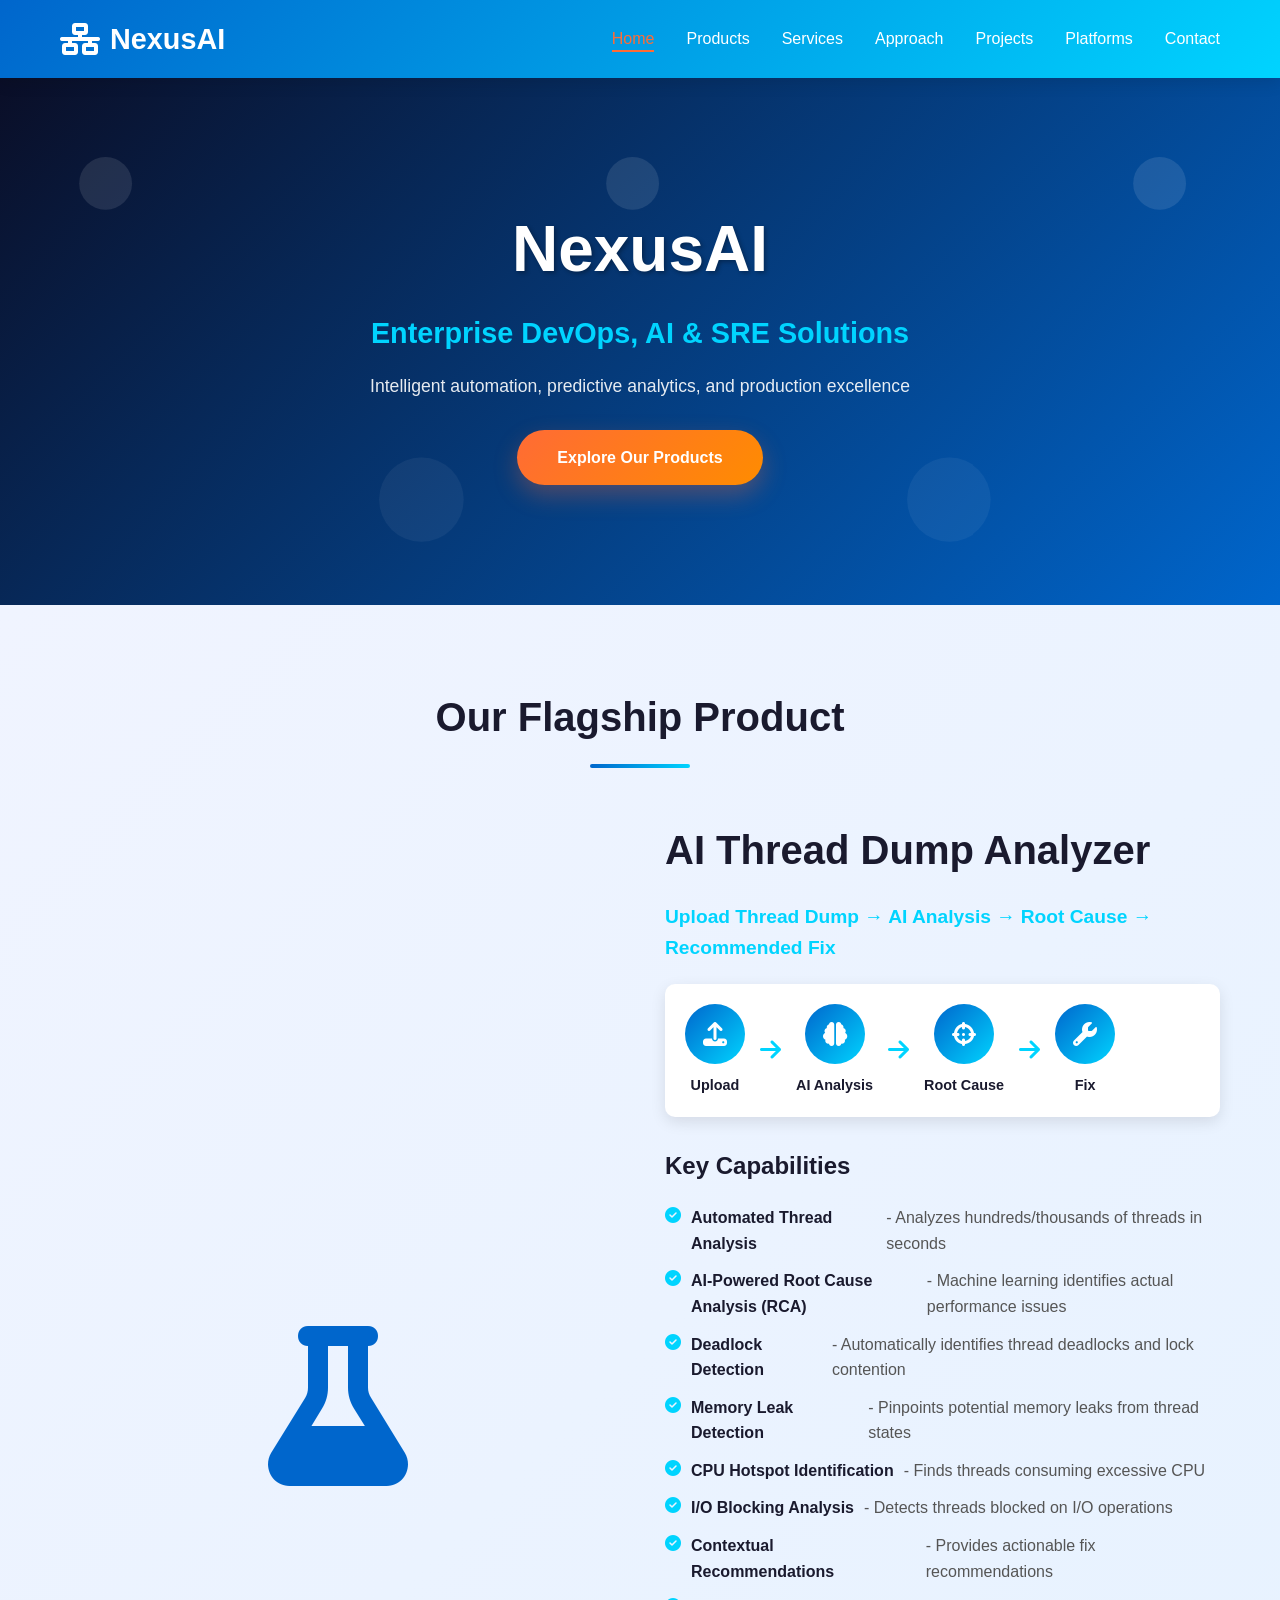
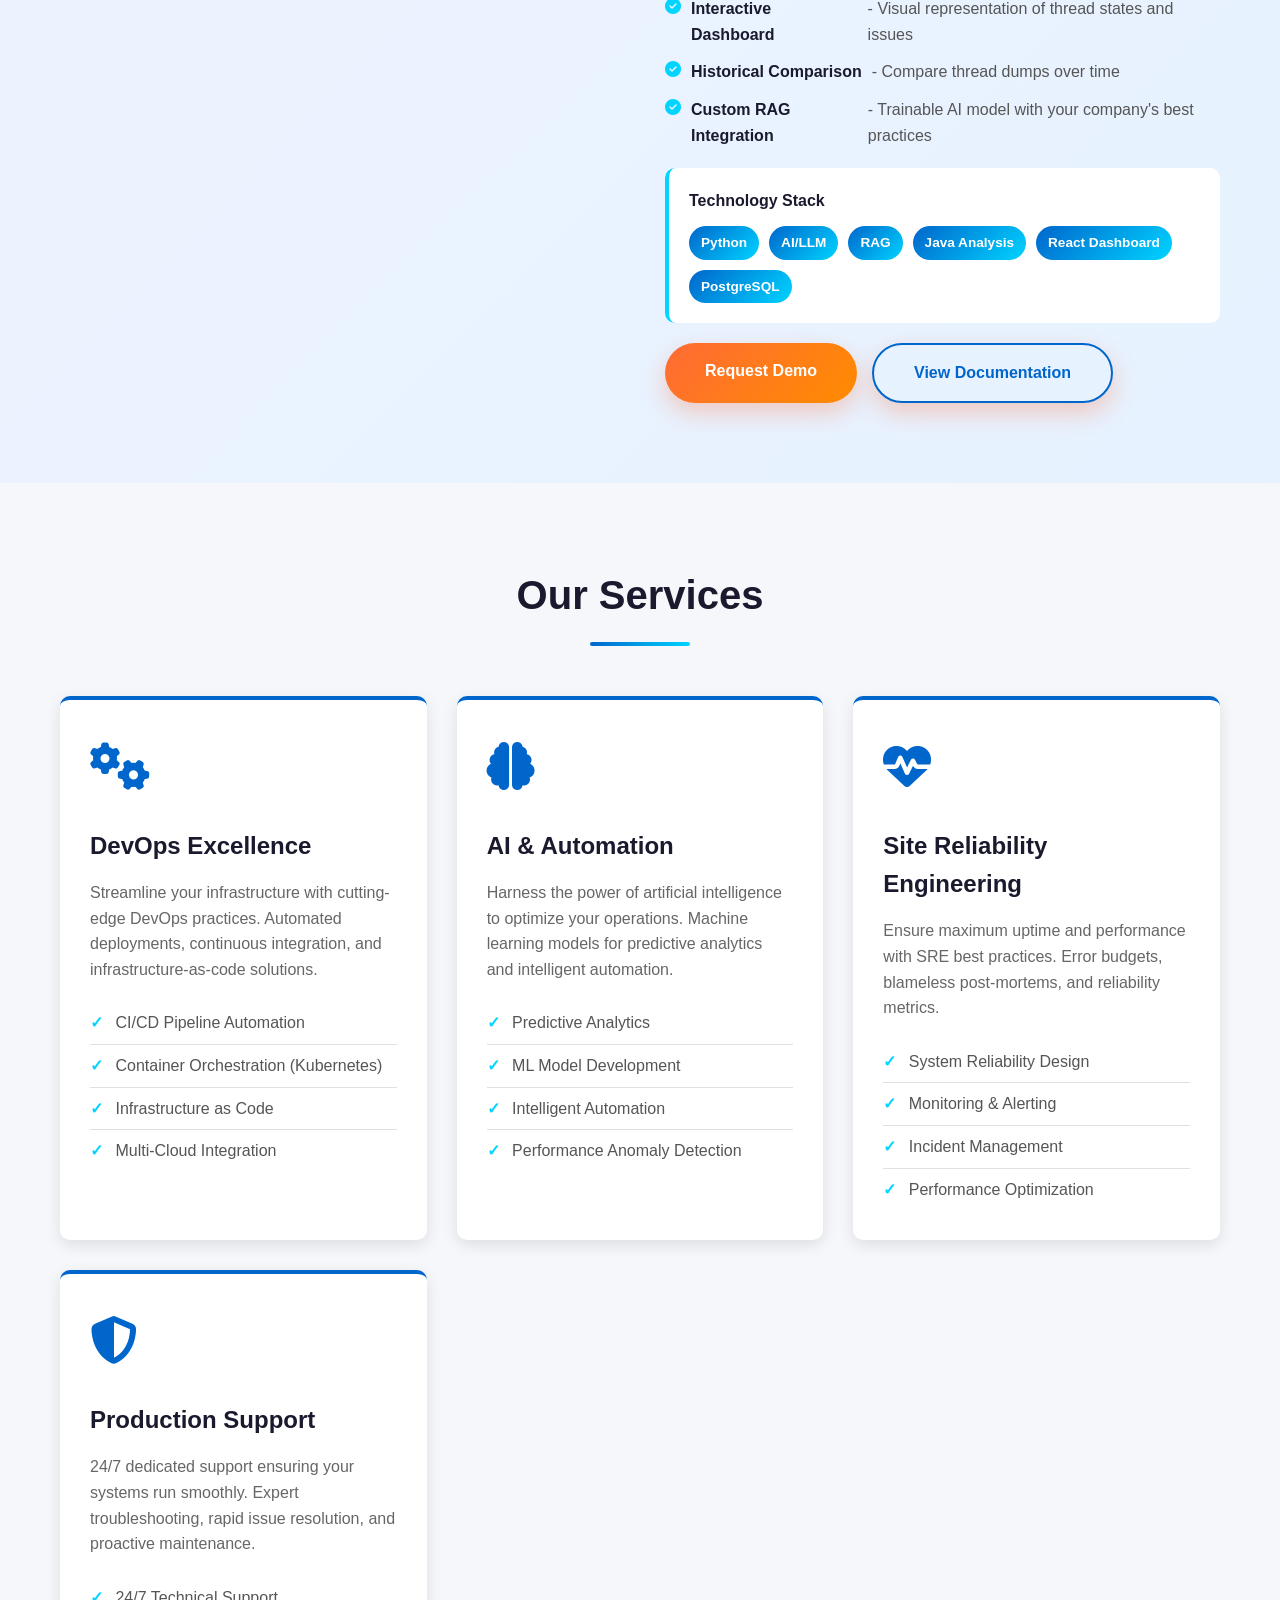
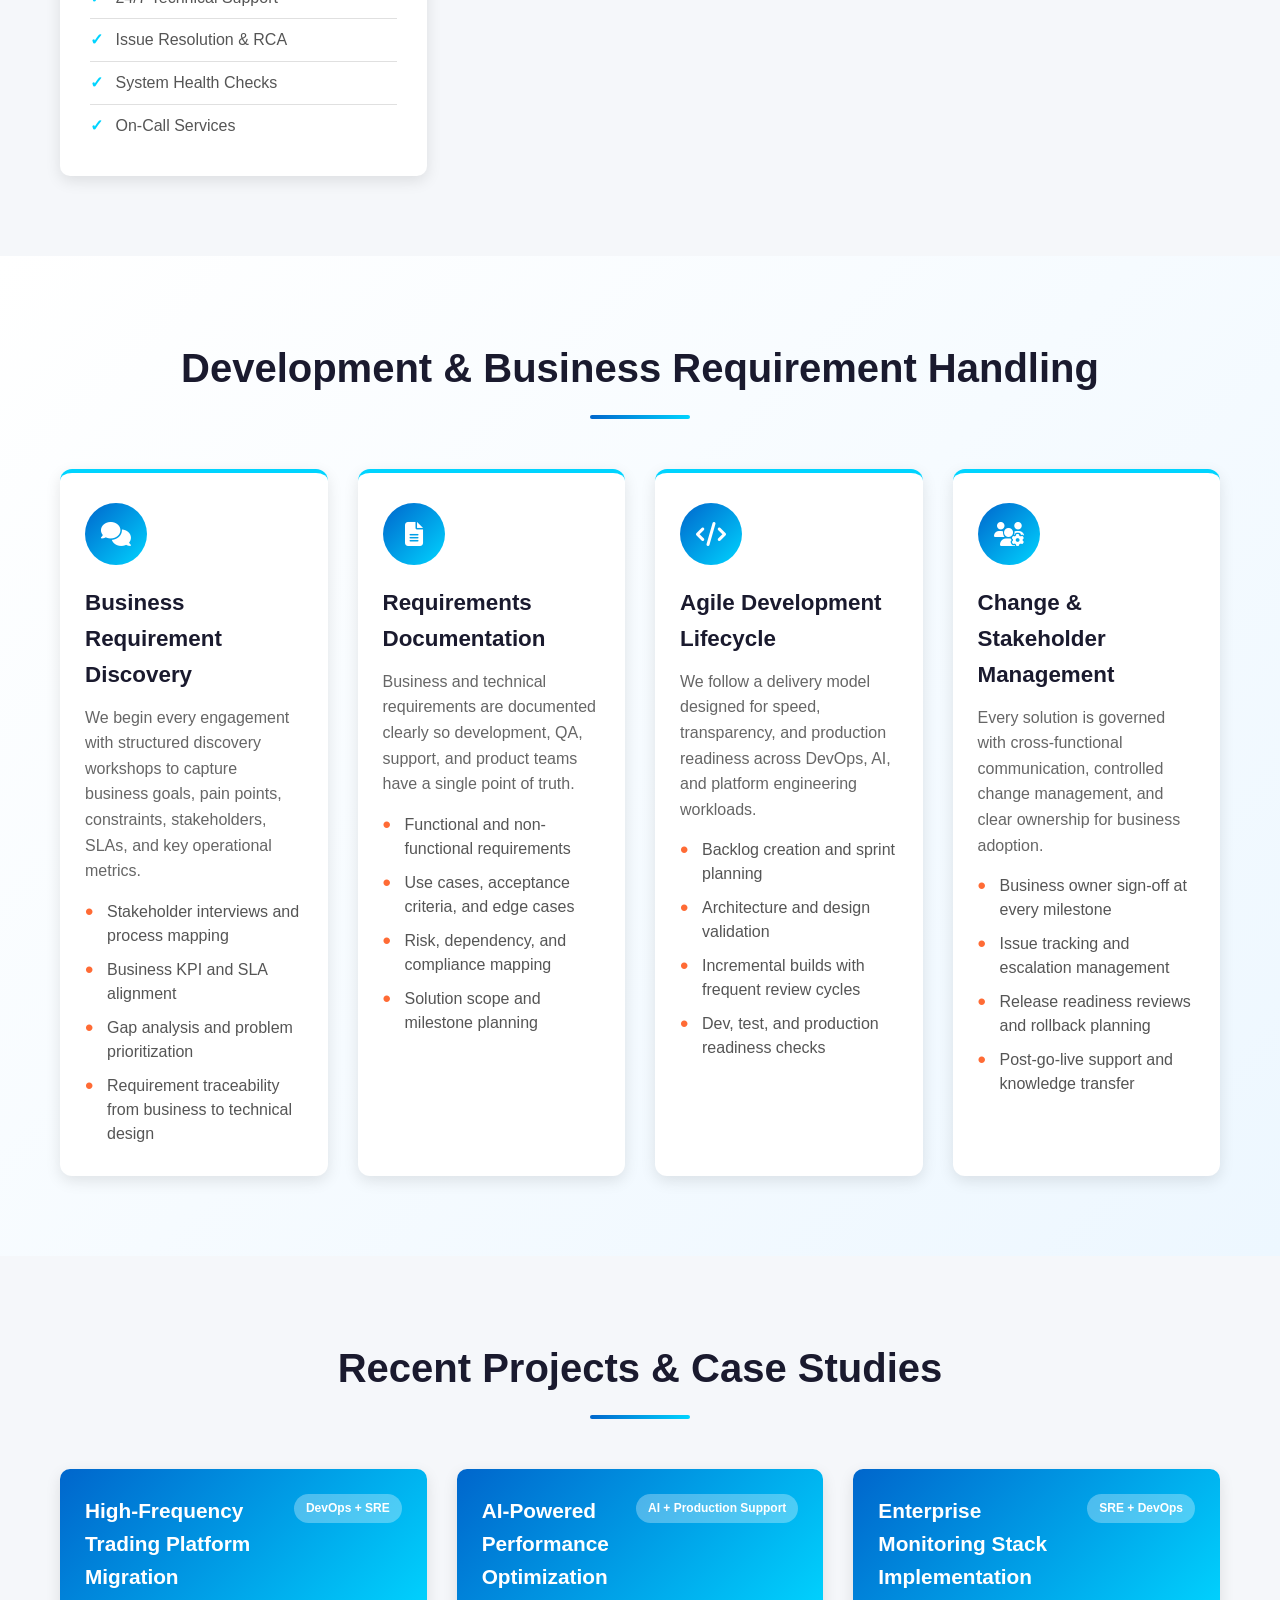
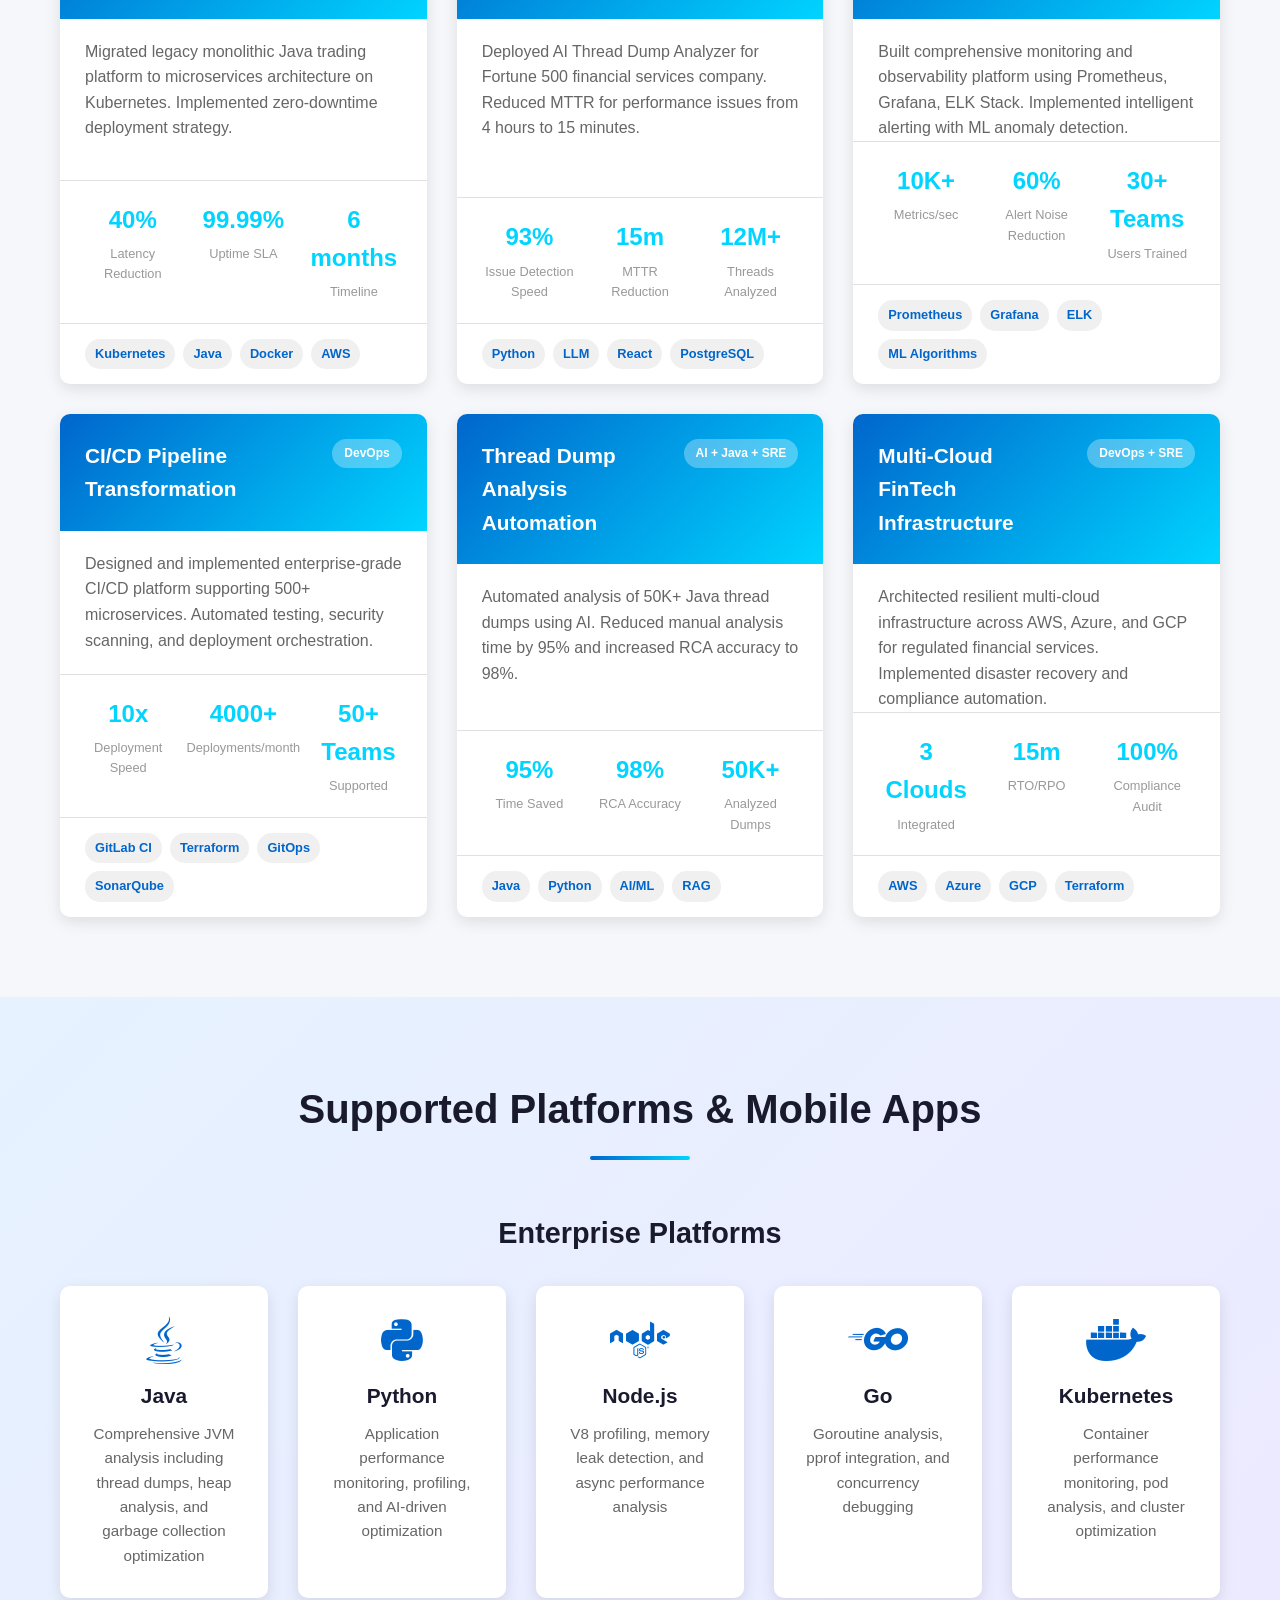
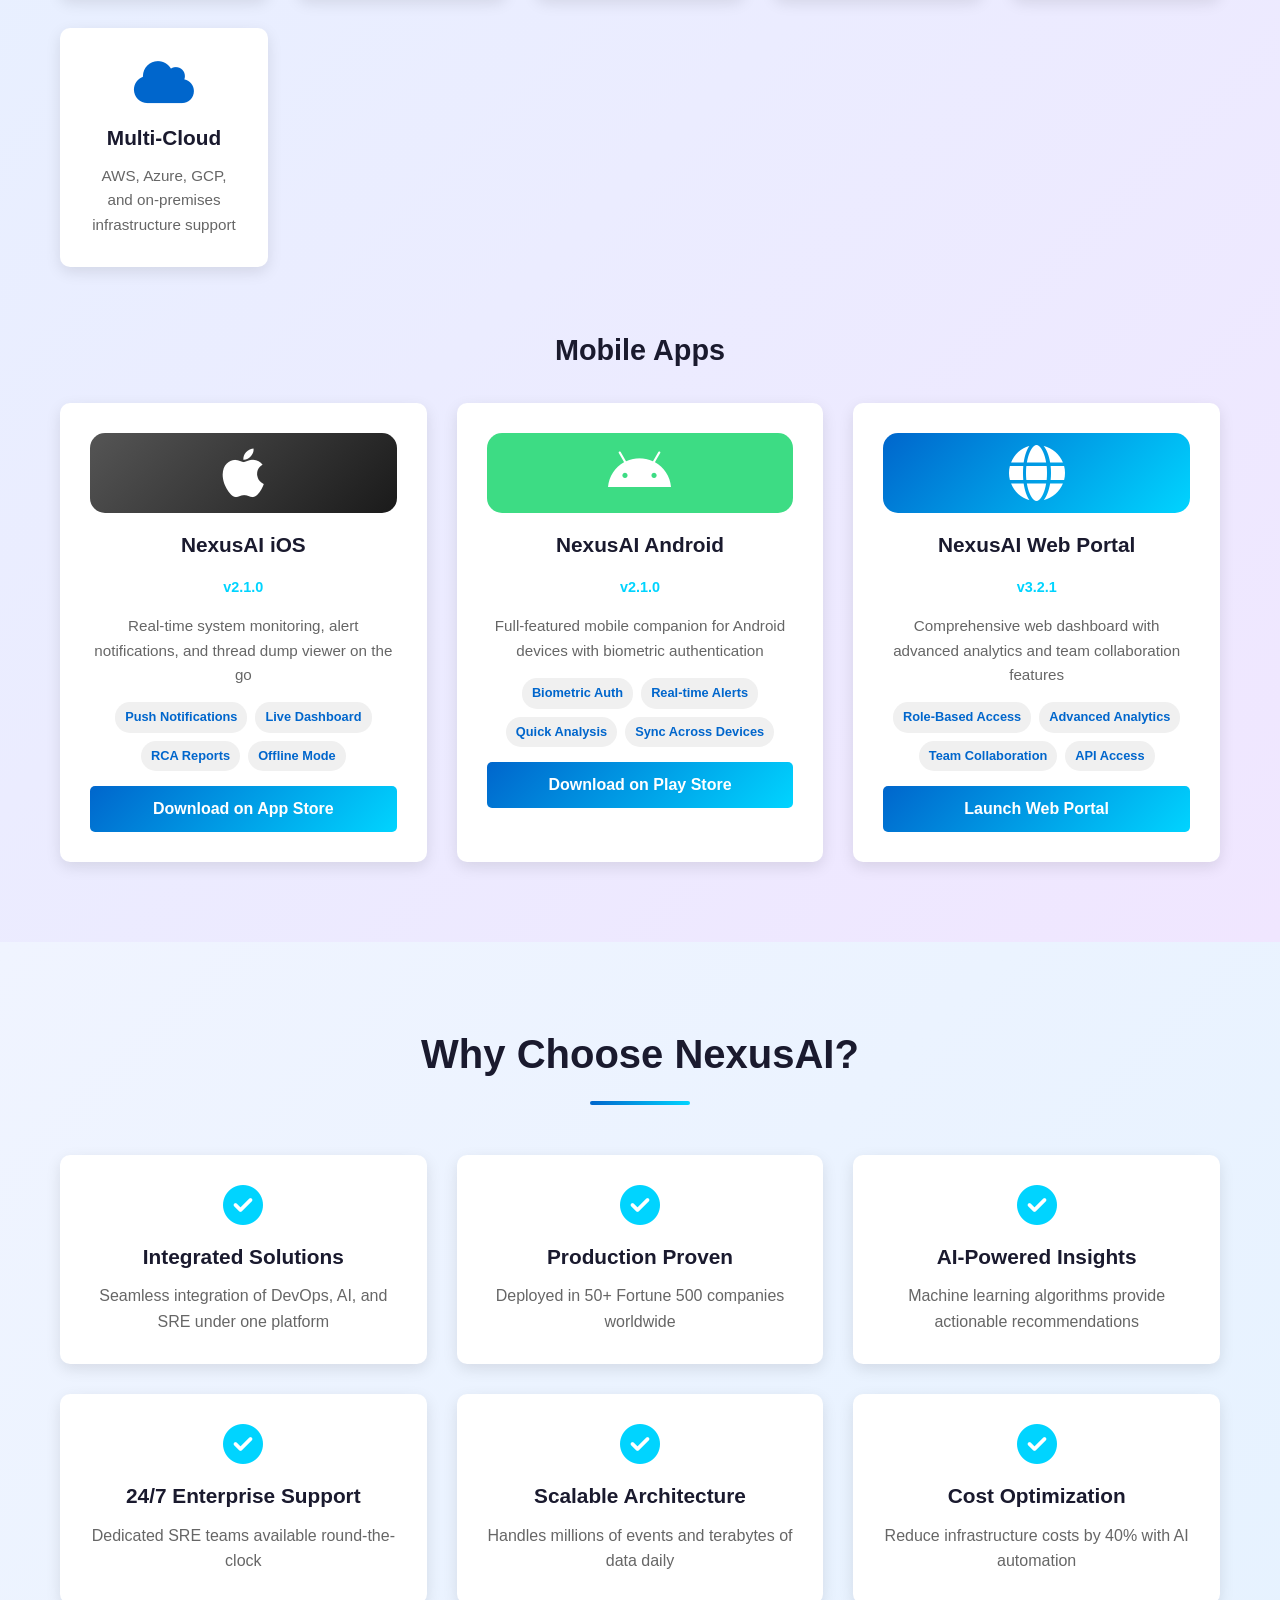
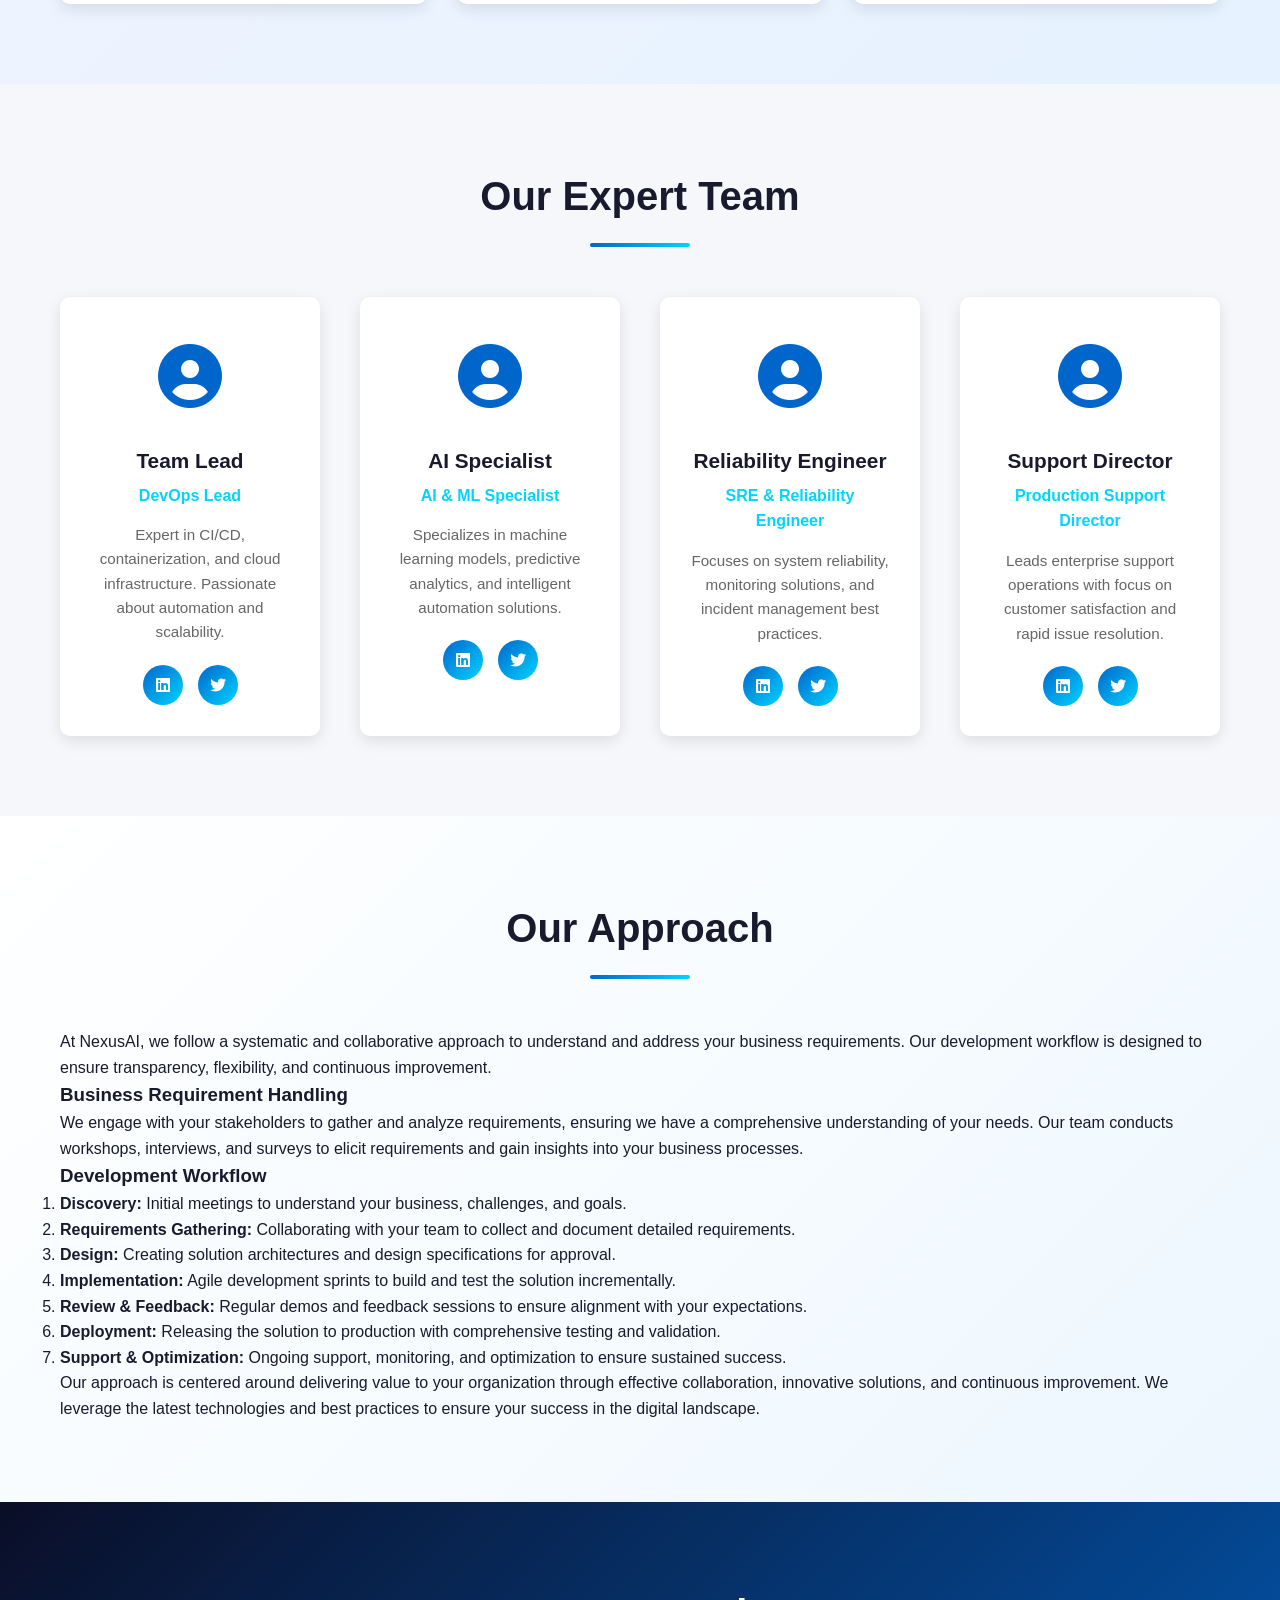
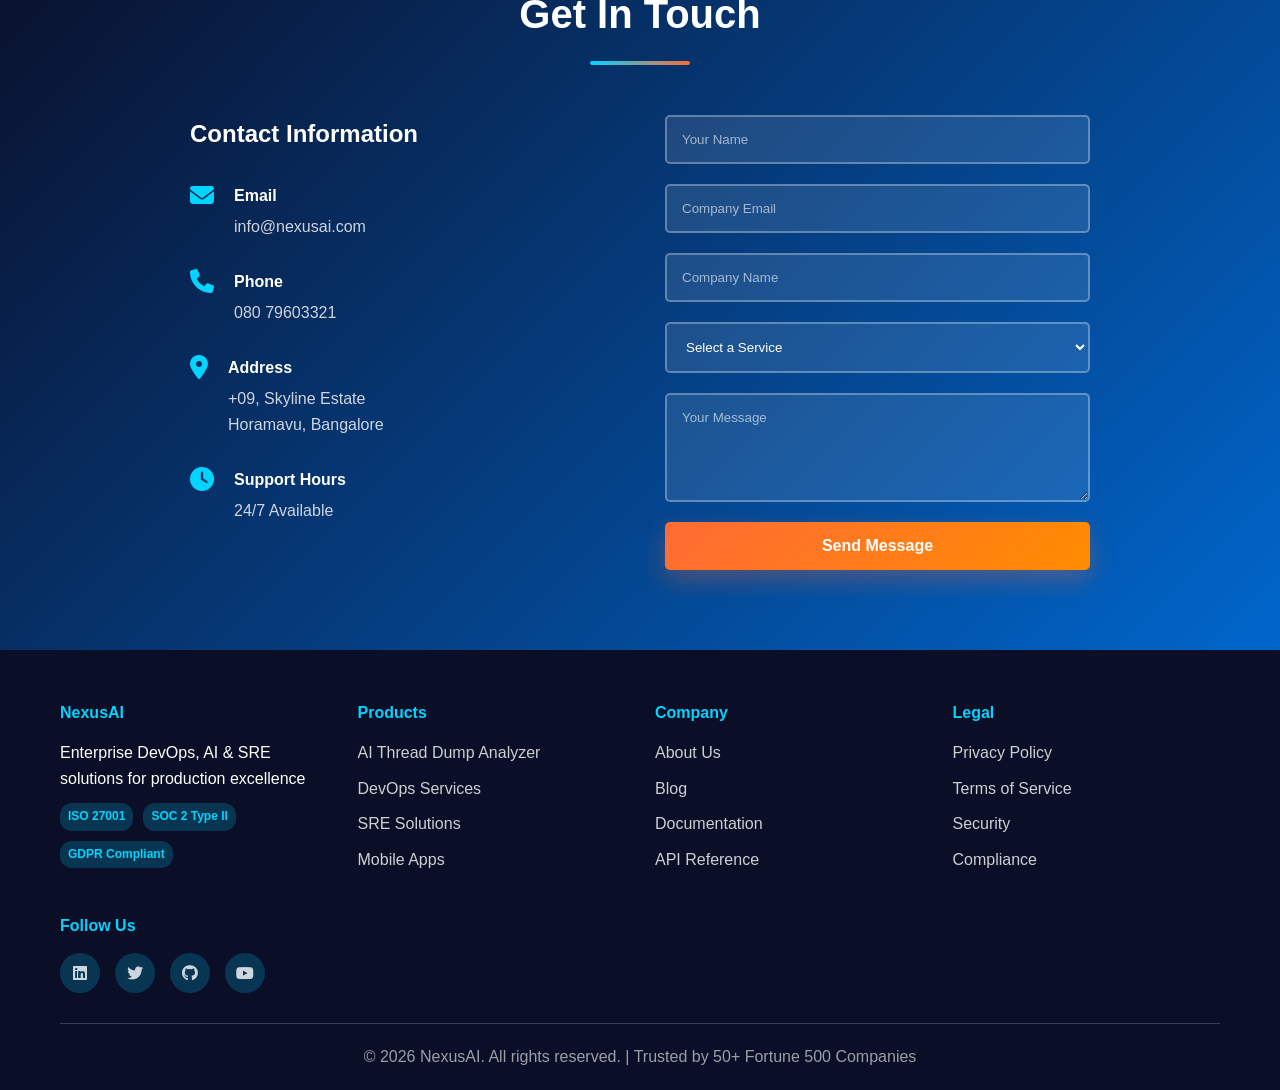
==== index.html @ a94236a2 "Initial commit" ====
<!DOCTYPE html>
<html lang="en">
<head>
    <meta charset="UTF-8">
    <meta name="viewport" content="width=device-width, initial-scale=1.0">
    <title>NexusAI - Enterprise DevOps, AI & SRE Solutions</title>
    <link rel="stylesheet" href="styles.css">
    <link rel="stylesheet" href="https://cdnjs.cloudflare.com/ajax/libs/font-awesome/6.4.0/css/all.min.css">
</head>
<body>
    <!-- Navigation -->
    <nav class="navbar">
        <div class="container">
            <div class="nav-brand">
                <i class="fas fa-network-wired"></i>
                <span>NexusAI</span>
            </div>
            <ul class="nav-menu">
                <li><a href="#home" class="nav-link active">Home</a></li>
                <li><a href="#products" class="nav-link">Products</a></li>
                <li><a href="#services" class="nav-link">Services</a></li>
                <li><a href="#approach" class="nav-link">Approach</a></li>
                <li><a href="#projects" class="nav-link">Projects</a></li>
                <li><a href="#platforms" class="nav-link">Platforms</a></li>
                <li><a href="#contact" class="nav-link">Contact</a></li>
            </ul>
            <div class="hamburger">
                <span></span>
                <span></span>
                <span></span>
            </div>
        </div>
    </nav>

    <!-- Hero Section -->
    <section id="home" class="hero">
        <div class="hero-content">
            <h1>NexusAI</h1>
            <p class="subtitle">Enterprise DevOps, AI & SRE Solutions</p>
            <p class="description">Intelligent automation, predictive analytics, and production excellence</p>
            <a href="#products" class="cta-button">Explore Our Products</a>
        </div>
        <div class="hero-background"></div>
    </section>

    <!-- Products Section - Featured -->
    <section id="products" class="products-featured">
        <div class="container">
            <h2 class="section-title">Our Flagship Product</h2>
            
            <div class="flagship-product">
                <div class="product-visual">
                    <div class="product-icon-large">
                        <i class="fas fa-flask"></i>
                    </div>
                </div>
                <div class="product-content">
                    <h2>AI Thread Dump Analyzer</h2>
                    <p class="product-tagline">Upload Thread Dump → AI Analysis → Root Cause → Recommended Fix</p>
                    
                    <div class="product-flow">
                        <div class="flow-step">
                            <div class="flow-icon"><i class="fas fa-upload"></i></div>
                            <div class="flow-label">Upload</div>
                        </div>
                        <div class="flow-arrow"><i class="fas fa-arrow-right"></i></div>
                        <div class="flow-step">
                            <div class="flow-icon"><i class="fas fa-brain"></i></div>
                            <div class="flow-label">AI Analysis</div>
                        </div>
                        <div class="flow-arrow"><i class="fas fa-arrow-right"></i></div>
                        <div class="flow-step">
                            <div class="flow-icon"><i class="fas fa-crosshairs"></i></div>
                            <div class="flow-label">Root Cause</div>
                        </div>
                        <div class="flow-arrow"><i class="fas fa-arrow-right"></i></div>
                        <div class="flow-step">
                            <div class="flow-icon"><i class="fas fa-wrench"></i></div>
                            <div class="flow-label">Fix</div>
                        </div>
                    </div>

                    <h3>Key Capabilities</h3>
                    <ul class="product-features">
                        <li><i class="fas fa-check-circle"></i> <strong>Automated Thread Analysis</strong> - Analyzes hundreds/thousands of threads in seconds</li>
                        <li><i class="fas fa-check-circle"></i> <strong>AI-Powered Root Cause Analysis (RCA)</strong> - Machine learning identifies actual performance issues</li>
                        <li><i class="fas fa-check-circle"></i> <strong>Deadlock Detection</strong> - Automatically identifies thread deadlocks and lock contention</li>
                        <li><i class="fas fa-check-circle"></i> <strong>Memory Leak Detection</strong> - Pinpoints potential memory leaks from thread states</li>
                        <li><i class="fas fa-check-circle"></i> <strong>CPU Hotspot Identification</strong> - Finds threads consuming excessive CPU</li>
                        <li><i class="fas fa-check-circle"></i> <strong>I/O Blocking Analysis</strong> - Detects threads blocked on I/O operations</li>
                        <li><i class="fas fa-check-circle"></i> <strong>Contextual Recommendations</strong> - Provides actionable fix recommendations</li>
                        <li><i class="fas fa-check-circle"></i> <strong>Interactive Dashboard</strong> - Visual representation of thread states and issues</li>
                        <li><i class="fas fa-check-circle"></i> <strong>Historical Comparison</strong> - Compare thread dumps over time</li>
                        <li><i class="fas fa-check-circle"></i> <strong>Custom RAG Integration</strong> - Trainable AI model with your company's best practices</li>
                    </ul>

                    <div class="tech-stack">
                        <h4>Technology Stack</h4>
                        <div class="tech-badges">
                            <span class="tech-badge">Python</span>
                            <span class="tech-badge">AI/LLM</span>
                            <span class="tech-badge">RAG</span>
                            <span class="tech-badge">Java Analysis</span>
                            <span class="tech-badge">React Dashboard</span>
                            <span class="tech-badge">PostgreSQL</span>
                        </div>
                    </div>

                    <div class="product-cta">
                        <a href="#contact" class="cta-button">Request Demo</a>
                        <a href="#" class="cta-button secondary">View Documentation</a>
                    </div>
                </div>
            </div>
        </div>
    </section>

    <!-- Services Section -->
    <section id="services" class="services">
        <div class="container">
            <h2 class="section-title">Our Services</h2>
            
            <div class="services-grid">
                <!-- DevOps Service -->
                <div class="service-card">
                    <div class="service-icon">
                        <i class="fas fa-cogs"></i>
                    </div>
                    <h3>DevOps Excellence</h3>
                    <p>Streamline your infrastructure with cutting-edge DevOps practices. Automated deployments, continuous integration, and infrastructure-as-code solutions.</p>
                    <ul class="features">
                        <li>CI/CD Pipeline Automation</li>
                        <li>Container Orchestration (Kubernetes)</li>
                        <li>Infrastructure as Code</li>
                        <li>Multi-Cloud Integration</li>
                    </ul>
                </div>

                <!-- AI Integration Service -->
                <div class="service-card">
                    <div class="service-icon">
                        <i class="fas fa-brain"></i>
                    </div>
                    <h3>AI & Automation</h3>
                    <p>Harness the power of artificial intelligence to optimize your operations. Machine learning models for predictive analytics and intelligent automation.</p>
                    <ul class="features">
                        <li>Predictive Analytics</li>
                        <li>ML Model Development</li>
                        <li>Intelligent Automation</li>
                        <li>Performance Anomaly Detection</li>
                    </ul>
                </div>

                <!-- SRE Service -->
                <div class="service-card">
                    <div class="service-icon">
                        <i class="fas fa-heartbeat"></i>
                    </div>
                    <h3>Site Reliability Engineering</h3>
                    <p>Ensure maximum uptime and performance with SRE best practices. Error budgets, blameless post-mortems, and reliability metrics.</p>
                    <ul class="features">
                        <li>System Reliability Design</li>
                        <li>Monitoring & Alerting</li>
                        <li>Incident Management</li>
                        <li>Performance Optimization</li>
                    </ul>
                </div>

                <!-- Production Support Service -->
                <div class="service-card">
                    <div class="service-icon">
                        <i class="fas fa-shield-alt"></i>
                    </div>
                    <h3>Production Support</h3>
                    <p>24/7 dedicated support ensuring your systems run smoothly. Expert troubleshooting, rapid issue resolution, and proactive maintenance.</p>
                    <ul class="features">
                        <li>24/7 Technical Support</li>
                        <li>Issue Resolution & RCA</li>
                        <li>System Health Checks</li>
                        <li>On-Call Services</li>
                    </ul>
                </div>
            </div>
        </div>
    </section>

    <!-- Development & Requirement Handling -->
    <section id="approach" class="approach">
        <div class="container">
            <h2 class="section-title">Development & Business Requirement Handling</h2>
            <div class="approach-grid">
                <div class="approach-card">
                    <div class="approach-icon"><i class="fas fa-comments"></i></div>
                    <h3>Business Requirement Discovery</h3>
                    <p>We begin every engagement with structured discovery workshops to capture business goals, pain points, constraints, stakeholders, SLAs, and key operational metrics.</p>
                    <ul>
                        <li>Stakeholder interviews and process mapping</li>
                        <li>Business KPI and SLA alignment</li>
                        <li>Gap analysis and problem prioritization</li>
                        <li>Requirement traceability from business to technical design</li>
                    </ul>
                </div>

                <div class="approach-card">
                    <div class="approach-icon"><i class="fas fa-file-alt"></i></div>
                    <h3>Requirements Documentation</h3>
                    <p>Business and technical requirements are documented clearly so development, QA, support, and product teams have a single point of truth.</p>
                    <ul>
                        <li>Functional and non-functional requirements</li>
                        <li>Use cases, acceptance criteria, and edge cases</li>
                        <li>Risk, dependency, and compliance mapping</li>
                        <li>Solution scope and milestone planning</li>
                    </ul>
                </div>

                <div class="approach-card">
                    <div class="approach-icon"><i class="fas fa-code"></i></div>
                    <h3>Agile Development Lifecycle</h3>
                    <p>We follow a delivery model designed for speed, transparency, and production readiness across DevOps, AI, and platform engineering workloads.</p>
                    <ul>
                        <li>Backlog creation and sprint planning</li>
                        <li>Architecture and design validation</li>
                        <li>Incremental builds with frequent review cycles</li>
                        <li>Dev, test, and production readiness checks</li>
                    </ul>
                </div>

                <div class="approach-card">
                    <div class="approach-icon"><i class="fas fa-users-cog"></i></div>
                    <h3>Change & Stakeholder Management</h3>
                    <p>Every solution is governed with cross-functional communication, controlled change management, and clear ownership for business adoption.</p>
                    <ul>
                        <li>Business owner sign-off at every milestone</li>
                        <li>Issue tracking and escalation management</li>
                        <li>Release readiness reviews and rollback planning</li>
                        <li>Post-go-live support and knowledge transfer</li>
                    </ul>
                </div>
            </div>
        </div>
    </section>

    <!-- Recent Projects Section -->
    <section id="projects" class="projects">
        <div class="container">
            <h2 class="section-title">Recent Projects & Case Studies</h2>
            
            <div class="projects-grid">
                <div class="project-card">
                    <div class="project-header">
                        <h3>High-Frequency Trading Platform Migration</h3>
                        <span class="project-tag">DevOps + SRE</span>
                    </div>
                    <p class="project-description">Migrated legacy monolithic Java trading platform to microservices architecture on Kubernetes. Implemented zero-downtime deployment strategy.</p>
                    <div class="project-metrics">
                        <div class="metric">
                            <span class="metric-value">40%</span>
                            <span class="metric-label">Latency Reduction</span>
                        </div>
                        <div class="metric">
                            <span class="metric-value">99.99%</span>
                            <span class="metric-label">Uptime SLA</span>
                        </div>
                        <div class="metric">
                            <span class="metric-value">6 months</span>
                            <span class="metric-label">Timeline</span>
                        </div>
                    </div>
                    <div class="project-tech">
                        <span class="tech-label">Kubernetes</span>
                        <span class="tech-label">Java</span>
                        <span class="tech-label">Docker</span>
                        <span class="tech-label">AWS</span>
                    </div>
                </div>

                <div class="project-card">
                    <div class="project-header">
                        <h3>AI-Powered Performance Optimization</h3>
                        <span class="project-tag">AI + Production Support</span>
                    </div>
                    <p class="project-description">Deployed AI Thread Dump Analyzer for Fortune 500 financial services company. Reduced MTTR for performance issues from 4 hours to 15 minutes.</p>
                    <div class="project-metrics">
                        <div class="metric">
                            <span class="metric-value">93%</span>
                            <span class="metric-label">Issue Detection Speed</span>
                        </div>
                        <div class="metric">
                            <span class="metric-value">15m</span>
                            <span class="metric-label">MTTR Reduction</span>
                        </div>
                        <div class="metric">
                            <span class="metric-value">12M+</span>
                            <span class="metric-label">Threads Analyzed</span>
                        </div>
                    </div>
                    <div class="project-tech">
                        <span class="tech-label">Python</span>
                        <span class="tech-label">LLM</span>
                        <span class="tech-label">React</span>
                        <span class="tech-label">PostgreSQL</span>
                    </div>
                </div>

                <div class="project-card">
                    <div class="project-header">
                        <h3>Enterprise Monitoring Stack Implementation</h3>
                        <span class="project-tag">SRE + DevOps</span>
                    </div>
                    <p class="project-description">Built comprehensive monitoring and observability platform using Prometheus, Grafana, ELK Stack. Implemented intelligent alerting with ML anomaly detection.</p>
                    <div class="project-metrics">
                        <div class="metric">
                            <span class="metric-value">10K+</span>
                            <span class="metric-label">Metrics/sec</span>
                        </div>
                        <div class="metric">
                            <span class="metric-value">60%</span>
                            <span class="metric-label">Alert Noise Reduction</span>
                        </div>
                        <div class="metric">
                            <span class="metric-value">30+ Teams</span>
                            <span class="metric-label">Users Trained</span>
                        </div>
                    </div>
                    <div class="project-tech">
                        <span class="tech-label">Prometheus</span>
                        <span class="tech-label">Grafana</span>
                        <span class="tech-label">ELK</span>
                        <span class="tech-label">ML Algorithms</span>
                    </div>
                </div>

                <div class="project-card">
                    <div class="project-header">
                        <h3>CI/CD Pipeline Transformation</h3>
                        <span class="project-tag">DevOps</span>
                    </div>
                    <p class="project-description">Designed and implemented enterprise-grade CI/CD platform supporting 500+ microservices. Automated testing, security scanning, and deployment orchestration.</p>
                    <div class="project-metrics">
                        <div class="metric">
                            <span class="metric-value">10x</span>
                            <span class="metric-label">Deployment Speed</span>
                        </div>
                        <div class="metric">
                            <span class="metric-value">4000+</span>
                            <span class="metric-label">Deployments/month</span>
                        </div>
                        <div class="metric">
                            <span class="metric-value">50+ Teams</span>
                            <span class="metric-label">Supported</span>
                        </div>
                    </div>
                    <div class="project-tech">
                        <span class="tech-label">GitLab CI</span>
                        <span class="tech-label">Terraform</span>
                        <span class="tech-label">GitOps</span>
                        <span class="tech-label">SonarQube</span>
                    </div>
                </div>

                <div class="project-card">
                    <div class="project-header">
                        <h3>Thread Dump Analysis Automation</h3>
                        <span class="project-tag">AI + Java + SRE</span>
                    </div>
                    <p class="project-description">Automated analysis of 50K+ Java thread dumps using AI. Reduced manual analysis time by 95% and increased RCA accuracy to 98%.</p>
                    <div class="project-metrics">
                        <div class="metric">
                            <span class="metric-value">95%</span>
                            <span class="metric-label">Time Saved</span>
                        </div>
                        <div class="metric">
                            <span class="metric-value">98%</span>
                            <span class="metric-label">RCA Accuracy</span>
                        </div>
                        <div class="metric">
                            <span class="metric-value">50K+</span>
                            <span class="metric-label">Analyzed Dumps</span>
                        </div>
                    </div>
                    <div class="project-tech">
                        <span class="tech-label">Java</span>
                        <span class="tech-label">Python</span>
                        <span class="tech-label">AI/ML</span>
                        <span class="tech-label">RAG</span>
                    </div>
                </div>

                <div class="project-card">
                    <div class="project-header">
                        <h3>Multi-Cloud FinTech Infrastructure</h3>
                        <span class="project-tag">DevOps + SRE</span>
                    </div>
                    <p class="project-description">Architected resilient multi-cloud infrastructure across AWS, Azure, and GCP for regulated financial services. Implemented disaster recovery and compliance automation.</p>
                    <div class="project-metrics">
                        <div class="metric">
                            <span class="metric-value">3 Clouds</span>
                            <span class="metric-label">Integrated</span>
                        </div>
                        <div class="metric">
                            <span class="metric-value">15m</span>
                            <span class="metric-label">RTO/RPO</span>
                        </div>
                        <div class="metric">
                            <span class="metric-value">100%</span>
                            <span class="metric-label">Compliance Audit</span>
                        </div>
                    </div>
                    <div class="project-tech">
                        <span class="tech-label">AWS</span>
                        <span class="tech-label">Azure</span>
                        <span class="tech-label">GCP</span>
                        <span class="tech-label">Terraform</span>
                    </div>
                </div>
            </div>
        </div>
    </section>

    <!-- Supported Platforms Section -->
    <section id="platforms" class="platforms">
        <div class="container">
            <h2 class="section-title">Supported Platforms & Mobile Apps</h2>
            
            <div class="platforms-wrapper">
                <div class="platforms-section">
                    <h3>Enterprise Platforms</h3>
                    <div class="platforms-grid">
                        <div class="platform-item">
                            <i class="fab fa-java"></i>
                            <h4>Java</h4>
                            <p>Comprehensive JVM analysis including thread dumps, heap analysis, and garbage collection optimization</p>
                        </div>
                        <div class="platform-item">
                            <i class="fab fa-python"></i>
                            <h4>Python</h4>
                            <p>Application performance monitoring, profiling, and AI-driven optimization</p>
                        </div>
                        <div class="platform-item">
                            <i class="fab fa-node"></i>
                            <h4>Node.js</h4>
                            <p>V8 profiling, memory leak detection, and async performance analysis</p>
                        </div>
                        <div class="platform-item">
                            <i class="fab fa-golang"></i>
                            <h4>Go</h4>
                            <p>Goroutine analysis, pprof integration, and concurrency debugging</p>
                        </div>
                        <div class="platform-item">
                            <i class="fab fa-docker"></i>
                            <h4>Kubernetes</h4>
                            <p>Container performance monitoring, pod analysis, and cluster optimization</p>
                        </div>
                        <div class="platform-item">
                            <i class="fas fa-cloud"></i>
                            <h4>Multi-Cloud</h4>
                            <p>AWS, Azure, GCP, and on-premises infrastructure support</p>
                        </div>
                    </div>
                </div>

                <div class="platforms-section">
                    <h3>Mobile Apps</h3>
                    <div class="mobile-apps-grid">
                        <div class="mobile-app">
                            <div class="app-icon ios">
                                <i class="fab fa-apple"></i>
                            </div>
                            <h4>NexusAI iOS</h4>
                            <p class="app-version">v2.1.0</p>
                            <p>Real-time system monitoring, alert notifications, and thread dump viewer on the go</p>
                            <div class="app-features">
                                <span class="feature">Push Notifications</span>
                                <span class="feature">Live Dashboard</span>
                                <span class="feature">RCA Reports</span>
                                <span class="feature">Offline Mode</span>
                            </div>
                            <a href="#" class="app-link">Download on App Store</a>
                        </div>

                        <div class="mobile-app">
                            <div class="app-icon android">
                                <i class="fab fa-android"></i>
                            </div>
                            <h4>NexusAI Android</h4>
                            <p class="app-version">v2.1.0</p>
                            <p>Full-featured mobile companion for Android devices with biometric authentication</p>
                            <div class="app-features">
                                <span class="feature">Biometric Auth</span>
                                <span class="feature">Real-time Alerts</span>
                                <span class="feature">Quick Analysis</span>
                                <span class="feature">Sync Across Devices</span>
                            </div>
                            <a href="#" class="app-link">Download on Play Store</a>
                        </div>

                        <div class="mobile-app">
                            <div class="app-icon web">
                                <i class="fas fa-globe"></i>
                            </div>
                            <h4>NexusAI Web Portal</h4>
                            <p class="app-version">v3.2.1</p>
                            <p>Comprehensive web dashboard with advanced analytics and team collaboration features</p>
                            <div class="app-features">
                                <span class="feature">Role-Based Access</span>
                                <span class="feature">Advanced Analytics</span>
                                <span class="feature">Team Collaboration</span>
                                <span class="feature">API Access</span>
                            </div>
                            <a href="#" class="app-link">Launch Web Portal</a>
                        </div>
                    </div>
                </div>
            </div>
        </div>
    </section>

    <!-- Why NexusAI Section -->
    <section class="why-nexusai">
        <div class="container">
            <h2 class="section-title">Why Choose NexusAI?</h2>
            <div class="benefits-grid">
                <div class="benefit">
                    <i class="fas fa-check-circle"></i>
                    <h4>Integrated Solutions</h4>
                    <p>Seamless integration of DevOps, AI, and SRE under one platform</p>
                </div>
                <div class="benefit">
                    <i class="fas fa-check-circle"></i>
                    <h4>Production Proven</h4>
                    <p>Deployed in 50+ Fortune 500 companies worldwide</p>
                </div>
                <div class="benefit">
                    <i class="fas fa-check-circle"></i>
                    <h4>AI-Powered Insights</h4>
                    <p>Machine learning algorithms provide actionable recommendations</p>
                </div>
                <div class="benefit">
                    <i class="fas fa-check-circle"></i>
                    <h4>24/7 Enterprise Support</h4>
                    <p>Dedicated SRE teams available round-the-clock</p>
                </div>
                <div class="benefit">
                    <i class="fas fa-check-circle"></i>
                    <h4>Scalable Architecture</h4>
                    <p>Handles millions of events and terabytes of data daily</p>
                </div>
                <div class="benefit">
                    <i class="fas fa-check-circle"></i>
                    <h4>Cost Optimization</h4>
                    <p>Reduce infrastructure costs by 40% with AI automation</p>
                </div>
            </div>
        </div>
    </section>

    <!-- Team Section -->
    <section class="team">
        <div class="container">
            <h2 class="section-title">Our Expert Team</h2>
            <div class="team-grid">
                <div class="team-member">
                    <div class="member-avatar">
                        <i class="fas fa-user-circle"></i>
                    </div>
                    <h3>Team Lead</h3>
                    <p class="role">DevOps Lead</p>
                    <p class="bio">Expert in CI/CD, containerization, and cloud infrastructure. Passionate about automation and scalability.</p>
                    <div class="member-social">
                        <a href="#" title="LinkedIn"><i class="fab fa-linkedin"></i></a>
                        <a href="#" title="Twitter"><i class="fab fa-twitter"></i></a>
                    </div>
                </div>

                <div class="team-member">
                    <div class="member-avatar">
                        <i class="fas fa-user-circle"></i>
                    </div>
                    <h3>AI Specialist</h3>
                    <p class="role">AI & ML Specialist</p>
                    <p class="bio">Specializes in machine learning models, predictive analytics, and intelligent automation solutions.</p>
                    <div class="member-social">
                        <a href="#" title="LinkedIn"><i class="fab fa-linkedin"></i></a>
                        <a href="#" title="Twitter"><i class="fab fa-twitter"></i></a>
                    </div>
                </div>

                <div class="team-member">
                    <div class="member-avatar">
                        <i class="fas fa-user-circle"></i>
                    </div>
                    <h3>Reliability Engineer</h3>
                    <p class="role">SRE & Reliability Engineer</p>
                    <p class="bio">Focuses on system reliability, monitoring solutions, and incident management best practices.</p>
                    <div class="member-social">
                        <a href="#" title="LinkedIn"><i class="fab fa-linkedin"></i></a>
                        <a href="#" title="Twitter"><i class="fab fa-twitter"></i></a>
                    </div>
                </div>

                <div class="team-member">
                    <div class="member-avatar">
                        <i class="fas fa-user-circle"></i>
                    </div>
                    <h3>Support Director</h3>
                    <p class="role">Production Support Director</p>
                    <p class="bio">Leads enterprise support operations with focus on customer satisfaction and rapid issue resolution.</p>
                    <div class="member-social">
                        <a href="#" title="LinkedIn"><i class="fab fa-linkedin"></i></a>
                        <a href="#" title="Twitter"><i class="fab fa-twitter"></i></a>
                    </div>
                </div>
            </div>
        </div>
    </section>

    <!-- Approach Section -->
    <section id="approach" class="approach">
        <div class="container">
            <h2 class="section-title">Our Approach</h2>
            <div class="approach-content">
                <p>At NexusAI, we follow a systematic and collaborative approach to understand and address your business requirements. Our development workflow is designed to ensure transparency, flexibility, and continuous improvement.</p>
                
                <h3>Business Requirement Handling</h3>
                <p>We engage with your stakeholders to gather and analyze requirements, ensuring we have a comprehensive understanding of your needs. Our team conducts workshops, interviews, and surveys to elicit requirements and gain insights into your business processes.</p>
                
                <h3>Development Workflow</h3>
                <ol>
                    <li><strong>Discovery:</strong> Initial meetings to understand your business, challenges, and goals.</li>
                    <li><strong>Requirements Gathering:</strong> Collaborating with your team to collect and document detailed requirements.</li>
                    <li><strong>Design:</strong> Creating solution architectures and design specifications for approval.</li>
                    <li><strong>Implementation:</strong> Agile development sprints to build and test the solution incrementally.</li>
                    <li><strong>Review & Feedback:</strong> Regular demos and feedback sessions to ensure alignment with your expectations.</li>
                    <li><strong>Deployment:</strong> Releasing the solution to production with comprehensive testing and validation.</li>
                    <li><strong>Support & Optimization:</strong> Ongoing support, monitoring, and optimization to ensure sustained success.</li>
                </ol>

                <p>Our approach is centered around delivering value to your organization through effective collaboration, innovative solutions, and continuous improvement. We leverage the latest technologies and best practices to ensure your success in the digital landscape.</p>
            </div>
        </div>
    </section>

    <!-- Contact Section -->
    <section id="contact" class="contact">
        <div class="container">
            <h2 class="section-title">Get In Touch</h2>
            <div class="contact-wrapper">
                <div class="contact-info">
                    <h3>Contact Information</h3>
                    <div class="info-item">
                        <i class="fas fa-envelope"></i>
                        <div>
                            <h4>Email</h4>
                            <p>info@nexusai.com</p>
                        </div>
                    </div>
                    <div class="info-item">
                        <i class="fas fa-phone"></i>
                        <div>
                            <h4>Phone</h4>
                            <p>080 79603321</p>
                        </div>
                    </div>
                    <div class="info-item">
                        <i class="fas fa-map-marker-alt"></i>
                        <div>
                            <h4>Address</h4>
                            <p>+09, Skyline Estate<br>Horamavu, Bangalore</p>
                        </div>
                    </div>
                    <div class="info-item">
                        <i class="fas fa-clock"></i>
                        <div>
                            <h4>Support Hours</h4>
                            <p>24/7 Available</p>
                        </div>
                    </div>
                </div>

                <form class="contact-form">
                    <div class="form-group">
                        <input type="text" placeholder="Your Name" required>
                    </div>
                    <div class="form-group">
                        <input type="email" placeholder="Company Email" required>
                    </div>
                    <div class="form-group">
                        <input type="text" placeholder="Company Name">
                    </div>
                    <div class="form-group">
                        <select required>
                            <option value="">Select a Service</option>
                            <option value="thread-dump">AI Thread Dump Analyzer</option>
                            <option value="devops">DevOps Services</option>
                            <option value="sre">SRE Consulting</option>
                            <option value="support">Production Support</option>
                            <option value="other">Other</option>
                        </select>
                    </div>
                    <div class="form-group">
                        <textarea placeholder="Your Message" rows="5" required></textarea>
                    </div>
                    <button type="submit" class="submit-btn">Send Message</button>
                </form>
            </div>
        </div>
    </section>

    <!-- Footer -->
    <footer class="footer">
        <div class="container">
            <div class="footer-content">
                <div class="footer-section">
                    <h4>NexusAI</h4>
                    <p>Enterprise DevOps, AI & SRE solutions for production excellence</p>
                    <div class="footer-badges">
                        <span class="badge">ISO 27001</span>
                        <span class="badge">SOC 2 Type II</span>
                        <span class="badge">GDPR Compliant</span>
                    </div>
                </div>
                <div class="footer-section">
                    <h4>Products</h4>
                    <ul>
                        <li><a href="#products">AI Thread Dump Analyzer</a></li>
                        <li><a href="#services">DevOps Services</a></li>
                        <li><a href="#services">SRE Solutions</a></li>
                        <li><a href="#platforms">Mobile Apps</a></li>
                    </ul>
                </div>
                <div class="footer-section">
                    <h4>Company</h4>
                    <ul>
                        <li><a href="#">About Us</a></li>
                        <li><a href="#">Blog</a></li>
                        <li><a href="#">Documentation</a></li>
                        <li><a href="#">API Reference</a></li>
                    </ul>
                </div>
                <div class="footer-section">
                    <h4>Legal</h4>
                    <ul>
                        <li><a href="#">Privacy Policy</a></li>
                        <li><a href="#">Terms of Service</a></li>
                        <li><a href="#">Security</a></li>
                        <li><a href="#">Compliance</a></li>
                    </ul>
                </div>
                <div class="footer-section">
                    <h4>Follow Us</h4>
                    <div class="social-links">
                        <a href="#" title="LinkedIn"><i class="fab fa-linkedin"></i></a>
                        <a href="#" title="Twitter"><i class="fab fa-twitter"></i></a>
                        <a href="#" title="GitHub"><i class="fab fa-github"></i></a>
                        <a href="#" title="YouTube"><i class="fab fa-youtube"></i></a>
                    </div>
                </div>
            </div>
            <div class="footer-bottom">
                <p>&copy; 2026 NexusAI. All rights reserved. | Trusted by 50+ Fortune 500 Companies</p>
            </div>
        </div>
    </footer>

    <script src="script.js"></script>
</body>
</html>
---- styles.css ----
* {
    margin: 0;
    padding: 0;
    box-sizing: border-box;
}

:root {
    --primary-color: #0066cc;
    --secondary-color: #00d4ff;
    --accent-color: #ff6b35;
    --dark-bg: #0a0e27;
    --light-bg: #f5f7fa;
    --text-dark: #1a1a2e;
    --text-light: #ffffff;
    --border-color: #e0e0e0;
    --shadow: 0 10px 30px rgba(0, 0, 0, 0.2);
    --shadow-sm: 0 5px 15px rgba(0, 0, 0, 0.1);
}

html {
    scroll-behavior: smooth;
}

body {
    font-family: 'Segoe UI', Tahoma, Geneva, Verdana, sans-serif;
    color: var(--text-dark);
    background-color: var(--light-bg);
    line-height: 1.6;
}

.container {
    max-width: 1200px;
    margin: 0 auto;
    padding: 0 20px;
}

/* Navigation */
.navbar {
    background: linear-gradient(135deg, var(--primary-color), var(--secondary-color));
    color: var(--text-light);
    padding: 1rem 0;
    position: sticky;
    top: 0;
    z-index: 1000;
    box-shadow: var(--shadow-sm);
}

.navbar .container {
    display: flex;
    justify-content: space-between;
    align-items: center;
}

.nav-brand {
    display: flex;
    align-items: center;
    gap: 10px;
    font-size: 1.8rem;
    font-weight: bold;
}

.nav-brand i {
    font-size: 2rem;
}

.nav-menu {
    display: flex;
    list-style: none;
    gap: 2rem;
}

.nav-link {
    color: var(--text-light);
    text-decoration: none;
    font-weight: 500;
    transition: all 0.3s ease;
    position: relative;
}

.nav-link:hover,
.nav-link.active {
    color: var(--accent-color);
}

.nav-link.active::after {
    content: '';
    position: absolute;
    bottom: -5px;
    left: 0;
    width: 100%;
    height: 2px;
    background: var(--accent-color);
}

.hamburger {
    display: none;
    flex-direction: column;
    cursor: pointer;
}

.hamburger span {
    width: 25px;
    height: 3px;
    background: var(--text-light);
    margin: 5px 0;
    transition: 0.3s;
}

/* Hero Section */
.hero {
    background: linear-gradient(135deg, var(--dark-bg), var(--primary-color));
    color: var(--text-light);
    padding: 120px 20px;
    position: relative;
    overflow: hidden;
    text-align: center;
}

.hero-background {
    position: absolute;
    top: 0;
    left: 0;
    width: 100%;
    height: 100%;
    background: url('data:image/svg+xml,<svg xmlns="http://www.w3.org/2000/svg" viewBox="0 0 100 100"><circle cx="20" cy="20" r="5" fill="rgba(255,255,255,0.1)"/><circle cx="80" cy="80" r="8" fill="rgba(255,255,255,0.05)"/></svg>');
    z-index: 0;
}

.hero-content {
    position: relative;
    z-index: 1;
}

.hero h1 {
    font-size: 4rem;
    margin-bottom: 10px;
    font-weight: 800;
    text-shadow: 2px 2px 4px rgba(0, 0, 0, 0.3);
}

.hero .subtitle {
    font-size: 1.8rem;
    margin-bottom: 15px;
    color: var(--secondary-color);
    font-weight: 600;
}

.hero .description {
    font-size: 1.1rem;
    margin-bottom: 30px;
    opacity: 0.9;
}

.cta-button {
    display: inline-block;
    background: linear-gradient(135deg, var(--accent-color), #ff8c00);
    color: var(--text-light);
    padding: 15px 40px;
    border-radius: 50px;
    text-decoration: none;
    font-weight: 600;
    transition: all 0.3s ease;
    box-shadow: 0 10px 25px rgba(255, 107, 53, 0.3);
}

.cta-button:hover {
    transform: translateY(-3px);
    box-shadow: 0 15px 35px rgba(255, 107, 53, 0.4);
}

/* Section Titles */
.section-title {
    text-align: center;
    font-size: 2.5rem;
    margin-bottom: 50px;
    color: var(--text-dark);
    position: relative;
    display: inline-block;
    width: 100%;
}

.section-title::after {
    content: '';
    display: block;
    width: 100px;
    height: 4px;
    background: linear-gradient(90deg, var(--primary-color), var(--secondary-color));
    margin: 15px auto 0;
    border-radius: 2px;
}

/* Services Section */
.services {
    padding: 80px 20px;
    background: var(--light-bg);
}

.services-grid {
    display: grid;
    grid-template-columns: repeat(auto-fit, minmax(280px, 1fr));
    gap: 30px;
}

.service-card {
    background: var(--text-light);
    padding: 30px;
    border-radius: 10px;
    box-shadow: var(--shadow-sm);
    transition: all 0.3s ease;
    border-top: 4px solid var(--primary-color);
}

.service-card:hover {
    transform: translateY(-10px);
    box-shadow: var(--shadow);
    border-top-color: var(--secondary-color);
}

.service-icon {
    font-size: 3rem;
    color: var(--primary-color);
    margin-bottom: 20px;
}

.service-card h3 {
    font-size: 1.5rem;
    margin-bottom: 15px;
    color: var(--text-dark);
}

.service-card p {
    color: #666;
    margin-bottom: 20px;
}

.features {
    list-style: none;
}

.features li {
    padding: 8px 0;
    color: #555;
    border-bottom: 1px solid var(--border-color);
}

.features li:last-child {
    border-bottom: none;
}

.features li::before {
    content: '✓ ';
    color: var(--secondary-color);
    font-weight: bold;
    margin-right: 8px;
}

/* Why NexusAI Section */
.why-nexusai {
    padding: 80px 20px;
    background: linear-gradient(135deg, #f0f4ff, #e6f2ff);
}

.benefits-grid {
    display: grid;
    grid-template-columns: repeat(auto-fit, minmax(280px, 1fr));
    gap: 30px;
}

.benefit {
    background: var(--text-light);
    padding: 30px;
    border-radius: 10px;
    text-align: center;
    box-shadow: var(--shadow-sm);
    transition: all 0.3s ease;
}

.benefit:hover {
    transform: scale(1.05);
    box-shadow: var(--shadow);
}

.benefit i {
    font-size: 2.5rem;
    color: var(--secondary-color);
    margin-bottom: 15px;
}

.benefit h4 {
    font-size: 1.3rem;
    margin-bottom: 10px;
    color: var(--text-dark);
}

.benefit p {
    color: #666;
}

/* Team Section */
.team {
    padding: 80px 20px;
    background: var(--light-bg);
}

.team-grid {
    display: grid;
    grid-template-columns: repeat(auto-fit, minmax(250px, 1fr));
    gap: 40px;
}

.team-member {
    background: var(--text-light);
    padding: 30px;
    border-radius: 10px;
    box-shadow: var(--shadow-sm);
    text-align: center;
    transition: all 0.3s ease;
}

.team-member:hover {
    transform: translateY(-10px);
    box-shadow: var(--shadow);
}

.member-avatar {
    font-size: 4rem;
    color: var(--primary-color);
    margin-bottom: 15px;
}

.team-member h3 {
    font-size: 1.3rem;
    margin-bottom: 5px;
    color: var(--text-dark);
}

.team-member .role {
    color: var(--secondary-color);
    font-weight: 600;
    margin-bottom: 15px;
}

.team-member .bio {
    color: #666;
    margin-bottom: 20px;
    font-size: 0.95rem;
}

.member-social {
    display: flex;
    gap: 15px;
    justify-content: center;
}

.member-social a {
    width: 40px;
    height: 40px;
    display: flex;
    align-items: center;
    justify-content: center;
    background: linear-gradient(135deg, var(--primary-color), var(--secondary-color));
    color: var(--text-light);
    border-radius: 50%;
    text-decoration: none;
    transition: all 0.3s ease;
}

.member-social a:hover {
    transform: scale(1.2);
}

/* Contact Section */
.contact {
    padding: 80px 20px;
    background: linear-gradient(135deg, var(--dark-bg), var(--primary-color));
    color: var(--text-light);
}

.contact .section-title {
    color: var(--text-light);
}

.contact .section-title::after {
    background: linear-gradient(90deg, var(--secondary-color), var(--accent-color));
}

.contact-wrapper {
    display: grid;
    grid-template-columns: 1fr 1fr;
    gap: 50px;
    max-width: 900px;
    margin: 0 auto;
}

.contact-info h3 {
    font-size: 1.5rem;
    margin-bottom: 30px;
}

.info-item {
    display: flex;
    gap: 20px;
    margin-bottom: 30px;
}

.info-item i {
    font-size: 1.5rem;
    color: var(--secondary-color);
    flex-shrink: 0;
}

.info-item h4 {
    margin-bottom: 5px;
}

.info-item p {
    color: rgba(255, 255, 255, 0.8);
}

.contact-form {
    display: flex;
    flex-direction: column;
    gap: 20px;
}

.form-group {
    display: flex;
    flex-direction: column;
}

.form-group input,
.form-group textarea {
    padding: 15px;
    border: 2px solid rgba(255, 255, 255, 0.3);
    border-radius: 5px;
    background: rgba(255, 255, 255, 0.1);
    color: var(--text-light);
    font-family: inherit;
    transition: all 0.3s ease;
}

.form-group input::placeholder,
.form-group textarea::placeholder {
    color: rgba(255, 255, 255, 0.6);
}

.form-group input:focus,
.form-group textarea:focus {
    outline: none;
    background: rgba(255, 255, 255, 0.15);
    border-color: var(--secondary-color);
}

.submit-btn {
    background: linear-gradient(135deg, var(--accent-color), #ff8c00);
    color: var(--text-light);
    padding: 15px 30px;
    border: none;
    border-radius: 5px;
    font-size: 1rem;
    font-weight: 600;
    cursor: pointer;
    transition: all 0.3s ease;
    box-shadow: 0 10px 25px rgba(255, 107, 53, 0.3);
}

.submit-btn:hover {
    transform: translateY(-2px);
    box-shadow: 0 15px 35px rgba(255, 107, 53, 0.4);
}

/* Footer */
.footer {
    background: var(--dark-bg);
    color: var(--text-light);
    padding: 50px 20px 20px;
}

.footer-content {
    display: grid;
    grid-template-columns: repeat(auto-fit, minmax(250px, 1fr));
    gap: 30px;
    margin-bottom: 30px;
}

.footer-section h4 {
    margin-bottom: 15px;
    color: var(--secondary-color);
}

.footer-section ul {
    list-style: none;
}

.footer-section ul li {
    margin-bottom: 10px;
}

.footer-section a {
    color: rgba(255, 255, 255, 0.8);
    text-decoration: none;
    transition: all 0.3s ease;
}

.footer-section a:hover {
    color: var(--secondary-color);
}

.social-links {
    display: flex;
    gap: 15px;
}

.social-links a {
    width: 40px;
    height: 40px;
    display: flex;
    align-items: center;
    justify-content: center;
    background: rgba(0, 212, 255, 0.2);
    border-radius: 50%;
    transition: all 0.3s ease;
}

.social-links a:hover {
    background: var(--secondary-color);
    color: var(--dark-bg);
}

.footer-bottom {
    text-align: center;
    padding-top: 20px;
    border-top: 1px solid rgba(255, 255, 255, 0.2);
    color: rgba(255, 255, 255, 0.6);
}

/* Products Section */
.products-featured {
    padding: 80px 20px;
    background: linear-gradient(135deg, #f0f4ff, #e6f2ff);
}

.flagship-product {
    display: grid;
    grid-template-columns: 1fr 1fr;
    gap: 50px;
    align-items: center;
}

.product-visual {
    display: flex;
    justify-content: center;
    align-items: center;
}

.product-icon-large {
    font-size: 10rem;
    color: var(--primary-color);
    animation: float 3s ease-in-out infinite;
}

@keyframes float {
    0%, 100% { transform: translateY(0px); }
    50% { transform: translateY(-20px); }
}

.product-content {
    display: flex;
    flex-direction: column;
    gap: 20px;
}

.product-content h2 {
    color: var(--text-dark);
    font-size: 2.5rem;
}

.product-tagline {
    color: var(--secondary-color);
    font-size: 1.2rem;
    font-weight: 600;
}

.product-flow {
    display: flex;
    align-items: center;
    gap: 15px;
    flex-wrap: wrap;
    padding: 20px;
    background: var(--text-light);
    border-radius: 10px;
    box-shadow: var(--shadow-sm);
}

.flow-step {
    display: flex;
    flex-direction: column;
    align-items: center;
    gap: 10px;
}

.flow-icon {
    width: 60px;
    height: 60px;
    display: flex;
    align-items: center;
    justify-content: center;
    background: linear-gradient(135deg, var(--primary-color), var(--secondary-color));
    color: var(--text-light);
    border-radius: 50%;
    font-size: 1.5rem;
}

.flow-label {
    font-weight: 600;
    color: var(--text-dark);
    text-align: center;
    font-size: 0.9rem;
}

.flow-arrow {
    color: var(--secondary-color);
    font-size: 1.5rem;
}

.product-content h3 {
    color: var(--text-dark);
    font-size: 1.5rem;
    margin-top: 10px;
}

.product-features {
    list-style: none;
    display: flex;
    flex-direction: column;
    gap: 12px;
}

.product-features li {
    display: flex;
    gap: 10px;
    align-items: flex-start;
    color: #555;
}

.product-features i {
    color: var(--secondary-color);
    flex-shrink: 0;
    margin-top: 2px;
}

.product-features strong {
    color: var(--text-dark);
}

.tech-stack {
    padding: 20px;
    background: var(--text-light);
    border-radius: 10px;
    border-left: 4px solid var(--secondary-color);
}

.tech-stack h4 {
    color: var(--text-dark);
    margin-bottom: 12px;
}

.tech-badges {
    display: flex;
    flex-wrap: wrap;
    gap: 10px;
}

.tech-badge {
    background: linear-gradient(135deg, var(--primary-color), var(--secondary-color));
    color: var(--text-light);
    padding: 6px 12px;
    border-radius: 20px;
    font-size: 0.85rem;
    font-weight: 600;
}

.product-cta {
    display: flex;
    gap: 15px;
    flex-wrap: wrap;
}

.cta-button.secondary {
    background: transparent;
    border: 2px solid var(--primary-color);
    color: var(--primary-color);
}

.cta-button.secondary:hover {
    background: var(--primary-color);
    color: var(--text-light);
}

/* Projects Section */
.projects {
    padding: 80px 20px;
    background: var(--light-bg);
}

.projects-grid {
    display: grid;
    grid-template-columns: repeat(auto-fit, minmax(350px, 1fr));
    gap: 30px;
}

.project-card {
    background: var(--text-light);
    border-radius: 10px;
    overflow: hidden;
    box-shadow: var(--shadow-sm);
    transition: all 0.3s ease;
    display: flex;
    flex-direction: column;
}

.project-card:hover {
    transform: translateY(-10px);
    box-shadow: var(--shadow);
}

.project-header {
    padding: 25px;
    background: linear-gradient(135deg, var(--primary-color), var(--secondary-color));
    color: var(--text-light);
    display: flex;
    justify-content: space-between;
    align-items: start;
    gap: 15px;
}

.project-header h3 {
    flex: 1;
    font-size: 1.3rem;
}

.project-tag {
    background: rgba(255, 255, 255, 0.3);
    padding: 5px 12px;
    border-radius: 20px;
    font-size: 0.75rem;
    font-weight: 600;
    white-space: nowrap;
}

.project-description {
    padding: 20px 25px 0;
    color: #666;
    flex-grow: 1;
}

.project-metrics {
    display: grid;
    grid-template-columns: repeat(3, 1fr);
    gap: 15px;
    padding: 20px 25px;
    border-top: 1px solid var(--border-color);
    border-bottom: 1px solid var(--border-color);
}

.metric {
    text-align: center;
}

.metric-value {
    display: block;
    font-size: 1.5rem;
    font-weight: bold;
    color: var(--secondary-color);
}

.metric-label {
    display: block;
    font-size: 0.8rem;
    color: #999;
    margin-top: 5px;
}

.project-tech {
    padding: 15px 25px;
    display: flex;
    flex-wrap: wrap;
    gap: 8px;
}

.tech-label {
    background: #f0f0f0;
    color: var(--primary-color);
    padding: 5px 10px;
    border-radius: 15px;
    font-size: 0.8rem;
    font-weight: 600;
}

/* Platforms Section */
.platforms {
    padding: 80px 20px;
    background: linear-gradient(135deg, #e6f2ff, #f0e6ff);
}

.platforms-wrapper {
    display: flex;
    flex-direction: column;
    gap: 60px;
}

.platforms-section {
    display: flex;
    flex-direction: column;
    gap: 30px;
}

.platforms-section h3 {
    font-size: 1.8rem;
    color: var(--text-dark);
    text-align: center;
}

.platforms-grid {
    display: grid;
    grid-template-columns: repeat(auto-fit, minmax(200px, 1fr));
    gap: 30px;
}

.platform-item {
    background: var(--text-light);
    padding: 30px;
    border-radius: 10px;
    text-align: center;
    box-shadow: var(--shadow-sm);
    transition: all 0.3s ease;
}

.platform-item:hover {
    transform: scale(1.05);
    box-shadow: var(--shadow);
}

.platform-item i {
    font-size: 3rem;
    color: var(--primary-color);
    margin-bottom: 15px;
}

.platform-item h4 {
    font-size: 1.3rem;
    color: var(--text-dark);
    margin-bottom: 10px;
}

.platform-item p {
    color: #666;
    font-size: 0.95rem;
}

.mobile-apps-grid {
    display: grid;
    grid-template-columns: repeat(auto-fit, minmax(280px, 1fr));
    gap: 30px;
}

.mobile-app {
    background: var(--text-light);
    border-radius: 10px;
    padding: 30px;
    text-align: center;
    box-shadow: var(--shadow-sm);
    transition: all 0.3s ease;
    display: flex;
    flex-direction: column;
    gap: 15px;
}

.mobile-app:hover {
    transform: translateY(-10px);
    box-shadow: var(--shadow);
}

.app-icon {
    font-size: 3.5rem;
    height: 80px;
    display: flex;
    align-items: center;
    justify-content: center;
    border-radius: 15px;
    color: var(--text-light);
}

.app-icon.ios {
    background: linear-gradient(135deg, #555, #1a1a1a);
}

.app-icon.android {
    background: linear-gradient(135deg, #3ddc84, #3ddc84);
}

.app-icon.web {
    background: linear-gradient(135deg, var(--primary-color), var(--secondary-color));
}

.mobile-app h4 {
    font-size: 1.3rem;
    color: var(--text-dark);
}

.app-version {
    color: var(--secondary-color);
    font-weight: 600;
    font-size: 0.9rem;
}

.mobile-app p:not(.app-version) {
    color: #666;
    font-size: 0.95rem;
}

.app-features {
    display: flex;
    flex-wrap: wrap;
    gap: 8px;
    justify-content: center;
}

.feature {
    background: #f0f0f0;
    color: var(--primary-color);
    padding: 5px 10px;
    border-radius: 15px;
    font-size: 0.8rem;
    font-weight: 600;
}

.app-link {
    display: inline-block;
    background: linear-gradient(135deg, var(--primary-color), var(--secondary-color));
    color: var(--text-light);
    padding: 10px 20px;
    border-radius: 5px;
    text-decoration: none;
    font-weight: 600;
    transition: all 0.3s ease;
}

.app-link:hover {
    transform: translateY(-2px);
    box-shadow: var(--shadow-sm);
}

/* Footer Updates */
.footer-badges {
    display: flex;
    flex-wrap: wrap;
    gap: 10px;
    margin-top: 12px;
}

.badge {
    background: rgba(0, 212, 255, 0.2);
    color: var(--secondary-color);
    padding: 4px 8px;
    border-radius: 12px;
    font-size: 0.75rem;
    font-weight: 600;
}

/* Form Select Styling */
.contact-form select {
    padding: 15px;
    border: 2px solid rgba(255, 255, 255, 0.3);
    border-radius: 5px;
    background: rgba(255, 255, 255, 0.1);
    color: var(--text-light);
    font-family: inherit;
    transition: all 0.3s ease;
    cursor: pointer;
}

.contact-form select:focus {
    outline: none;
    background: rgba(255, 255, 255, 0.15);
    border-color: var(--secondary-color);
}

.contact-form select option {
    background: var(--dark-bg);
    color: var(--text-light);
}

/* Approach Section */
.approach {
    padding: 80px 20px;
    background: linear-gradient(135deg, #ffffff, #edf7ff);
}

.approach-grid {
    display: grid;
    grid-template-columns: repeat(auto-fit, minmax(250px, 1fr));
    gap: 30px;
}

.approach-card {
    background: var(--text-light);
    border-radius: 12px;
    padding: 30px 25px;
    box-shadow: var(--shadow-sm);
    border-top: 4px solid var(--secondary-color);
    transition: all 0.3s ease;
}

.approach-card:hover {
    transform: translateY(-10px);
    box-shadow: var(--shadow);
}

.approach-icon {
    width: 62px;
    height: 62px;
    display: flex;
    align-items: center;
    justify-content: center;
    border-radius: 50%;
    background: linear-gradient(135deg, var(--primary-color), var(--secondary-color));
    color: var(--text-light);
    font-size: 1.5rem;
    margin-bottom: 20px;
}

.approach-card h3 {
    font-size: 1.4rem;
    margin-bottom: 12px;
    color: var(--text-dark);
}

.approach-card p {
    color: #666;
    margin-bottom: 16px;
}

.approach-card ul {
    list-style: none;
    display: flex;
    flex-direction: column;
    gap: 10px;
}

.approach-card li {
    color: #555;
    position: relative;
    padding-left: 22px;
    line-height: 1.5;
}

.approach-card li::before {
    content: '•';
    position: absolute;
    left: 0;
    top: 0;
    color: var(--accent-color);
    font-size: 1.5rem;
    line-height: 1;
}

@media (max-width: 768px) {
    .hamburger {
        display: flex;
    }

    .nav-menu {
        display: none;
    }

    .nav-menu.active {
        display: flex;
        flex-direction: column;
        position: absolute;
        top: 70px;
        left: 0;
        width: 100%;
        background: linear-gradient(135deg, var(--primary-color), var(--secondary-color));
        padding: 20px;
        gap: 1rem;
    }

    .hero h1 {
        font-size: 2.5rem;
    }

    .hero .subtitle {
        font-size: 1.3rem;
    }

    .section-title {
        font-size: 2rem;
    }

    .services-grid,
    .benefits-grid,
    .team-grid {
        grid-template-columns: 1fr;
    }

    .contact-wrapper {
        grid-template-columns: 1fr;
        gap: 30px;
    }

    .footer-content {
        grid-template-columns: 1fr;
    }

    .flagship-product {
        grid-template-columns: 1fr;
    }

    .product-flow {
        flex-direction: column;
    }

    .flow-arrow {
        transform: rotate(180deg);
    }

    .projects-grid {
        grid-template-columns: 1fr;
    }

    .platforms-grid,
    .mobile-apps-grid {
        grid-template-columns: 1fr;
    }

    .product-cta {
        flex-direction: column;
    }

    .cta-button {
        width: 100%;
        text-align: center;
    }

    .approach-grid {
        grid-template-columns: 1fr;
    }
}

@media (max-width: 480px) {
    .hero h1 {
        font-size: 2rem;
    }

    .hero .subtitle {
        font-size: 1rem;
    }

    .section-title {
        font-size: 1.5rem;
    }

    .nav-brand {
        font-size: 1.3rem;
    }

    .nav-brand i {
        font-size: 1.5rem;
    }
}
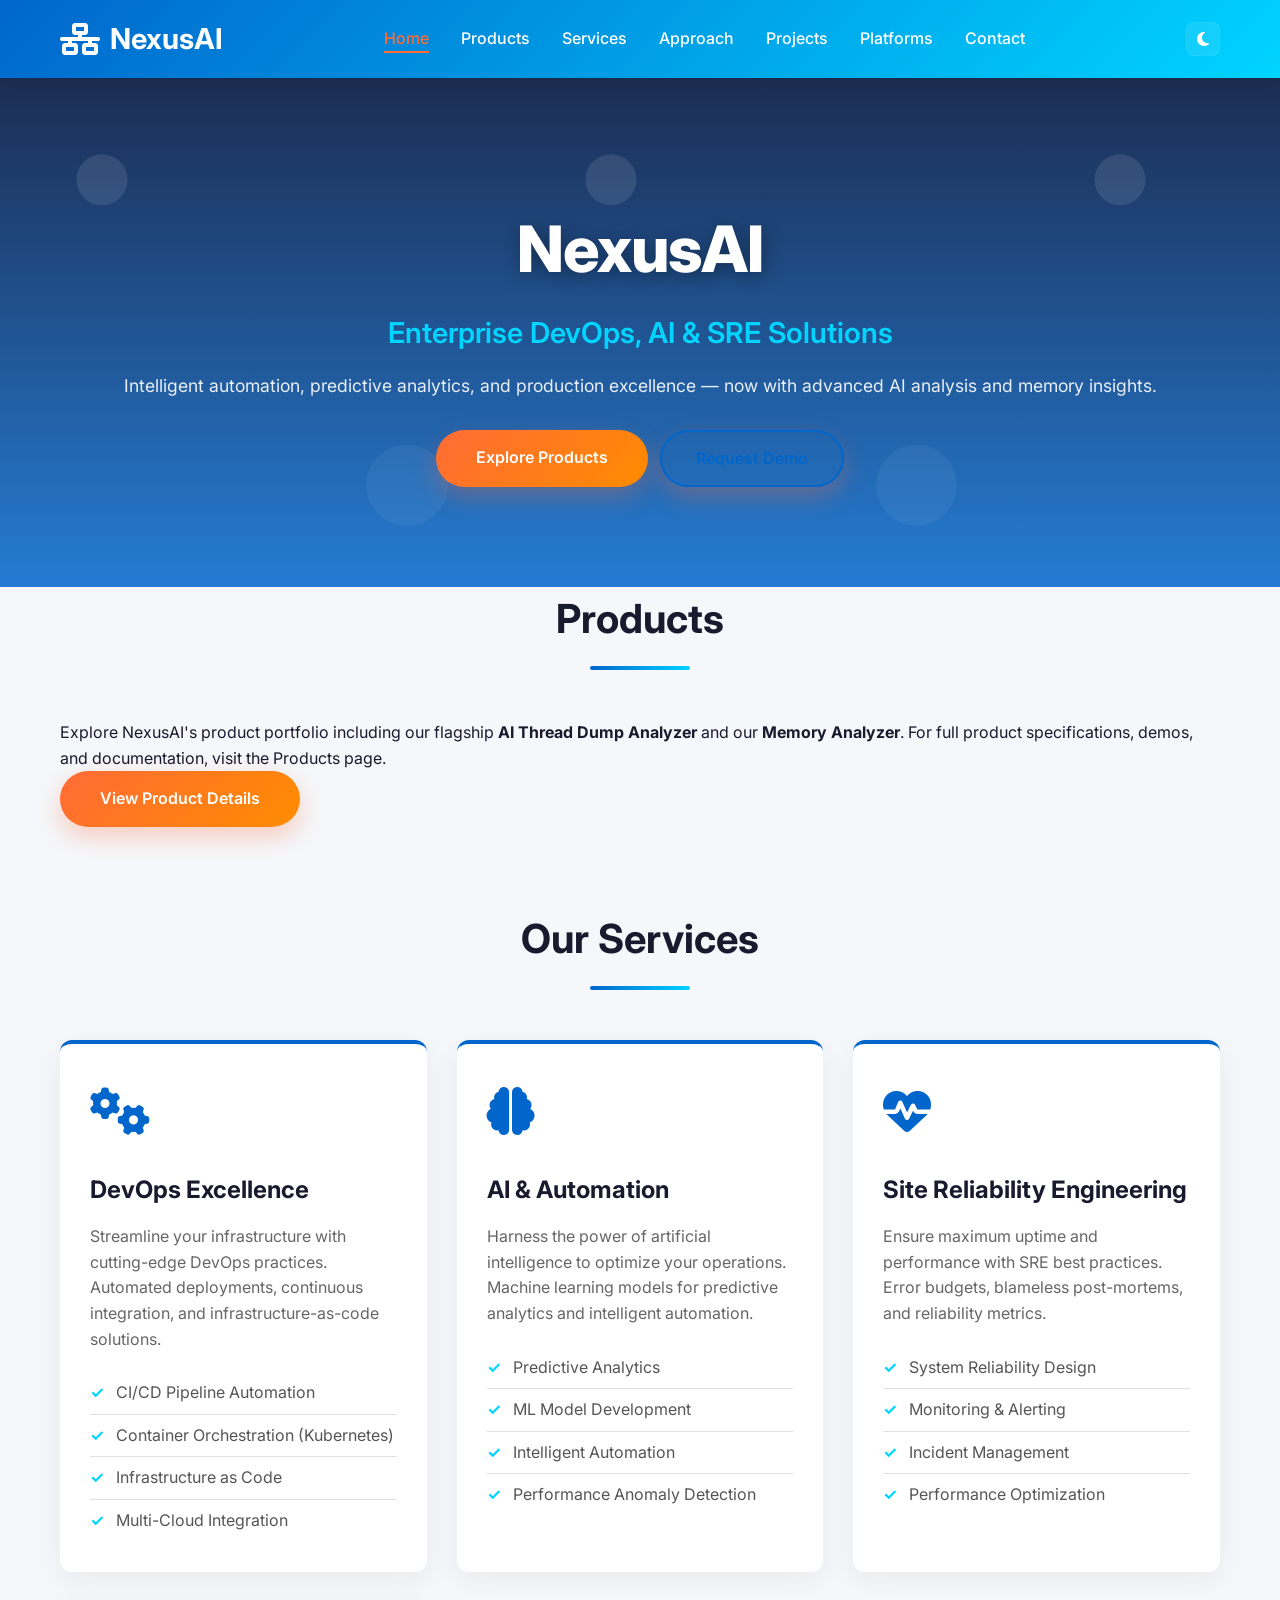
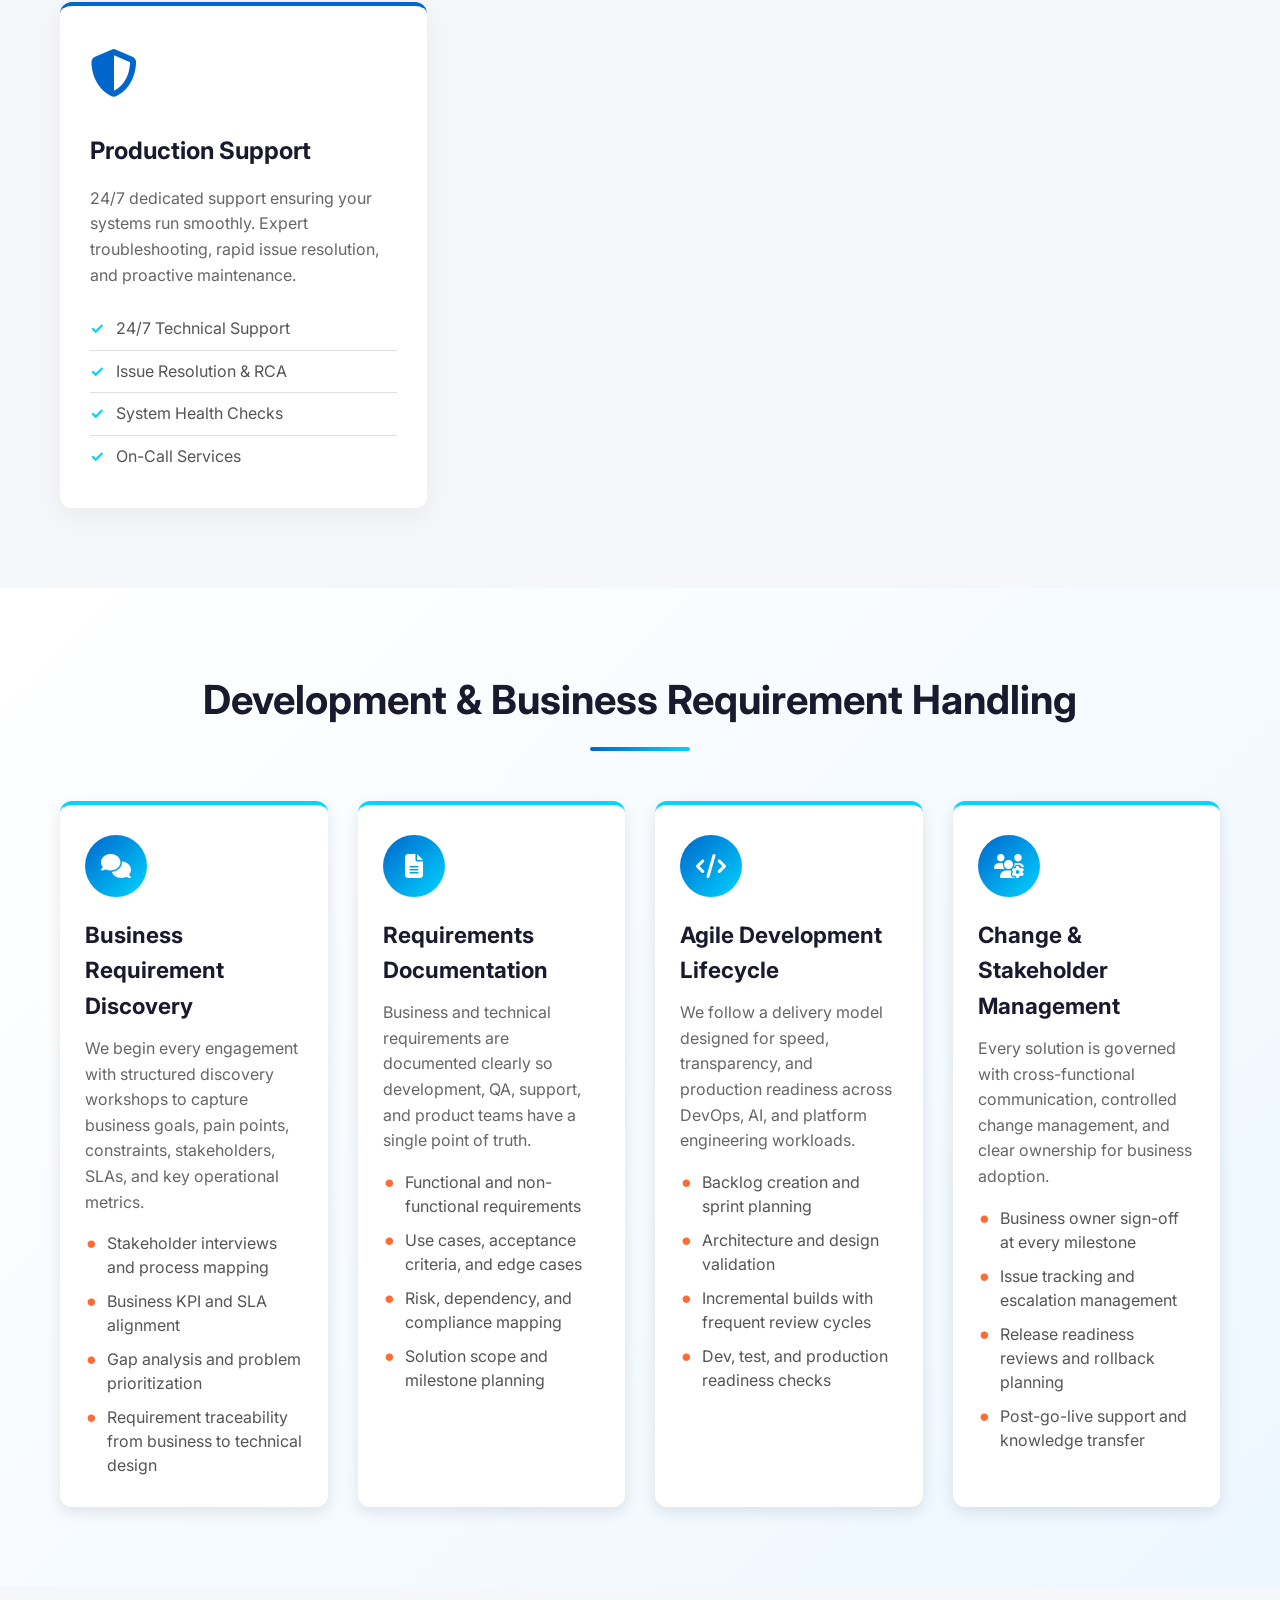
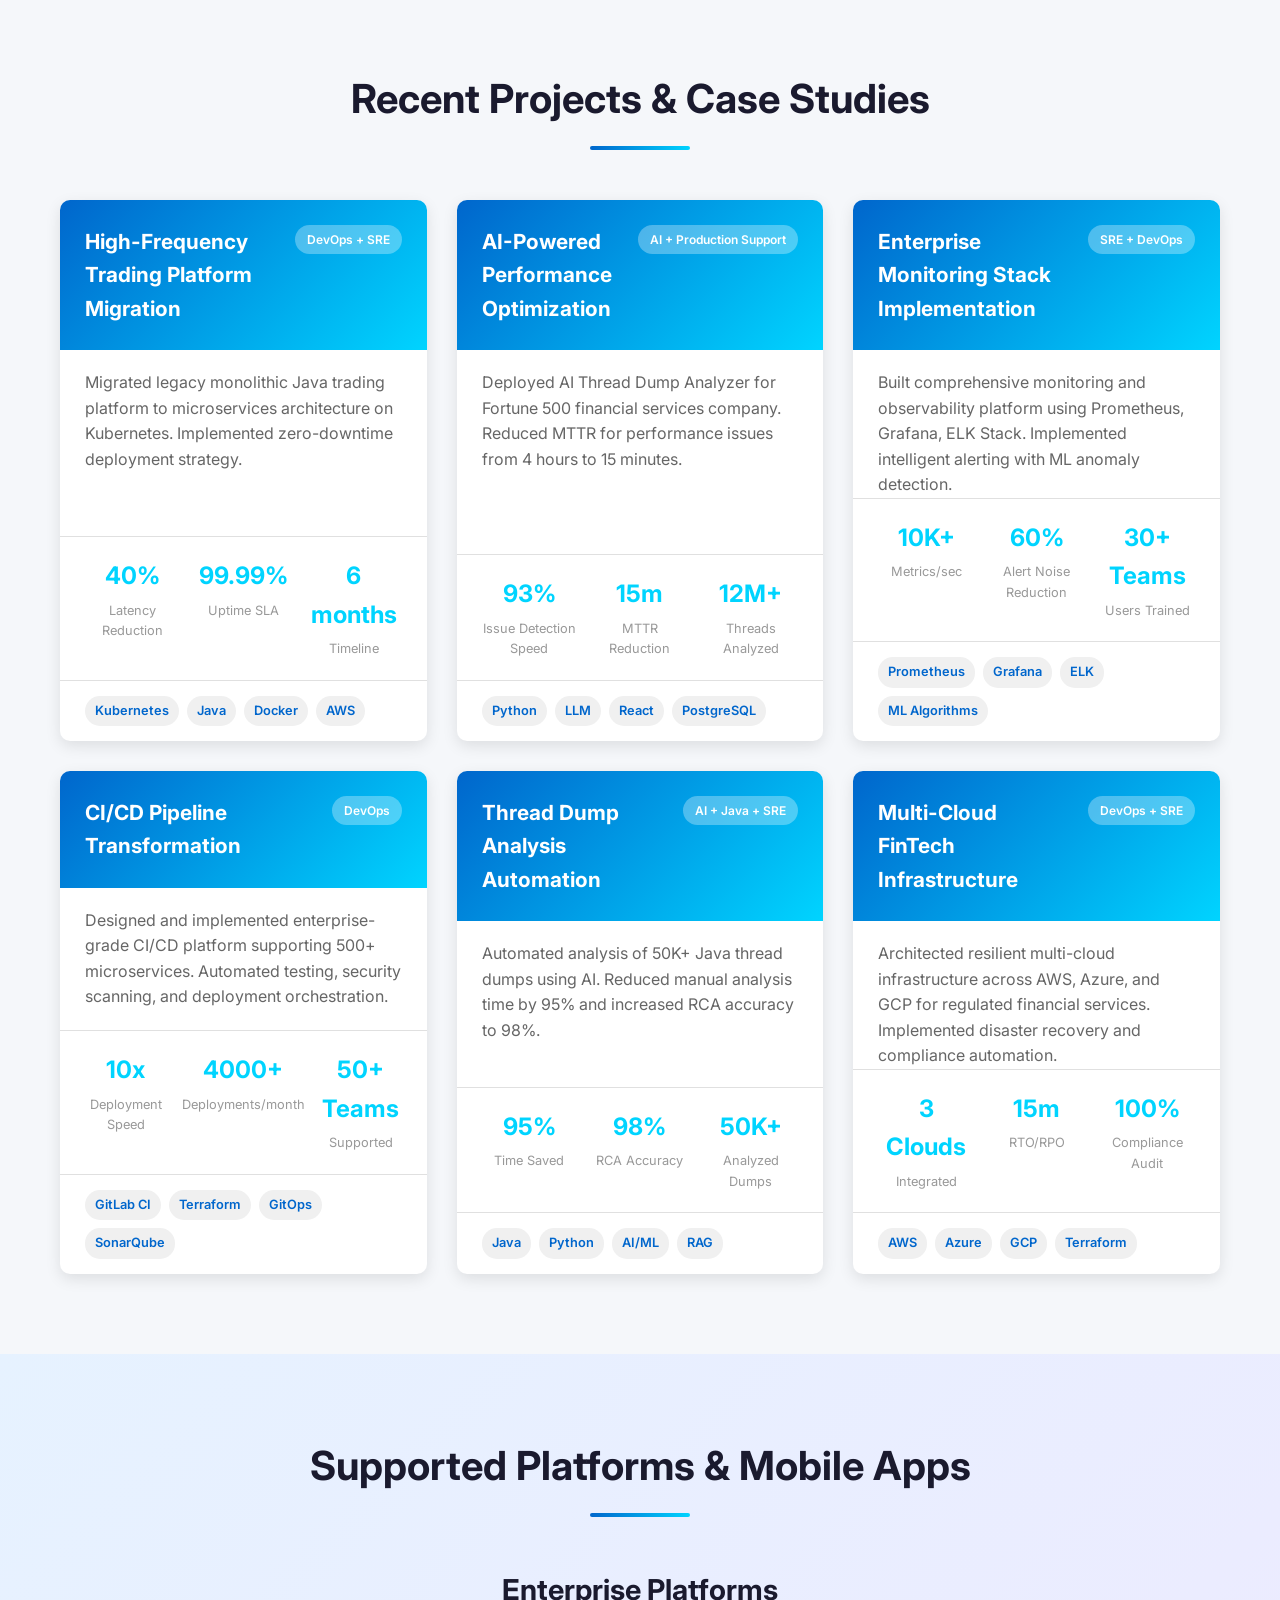
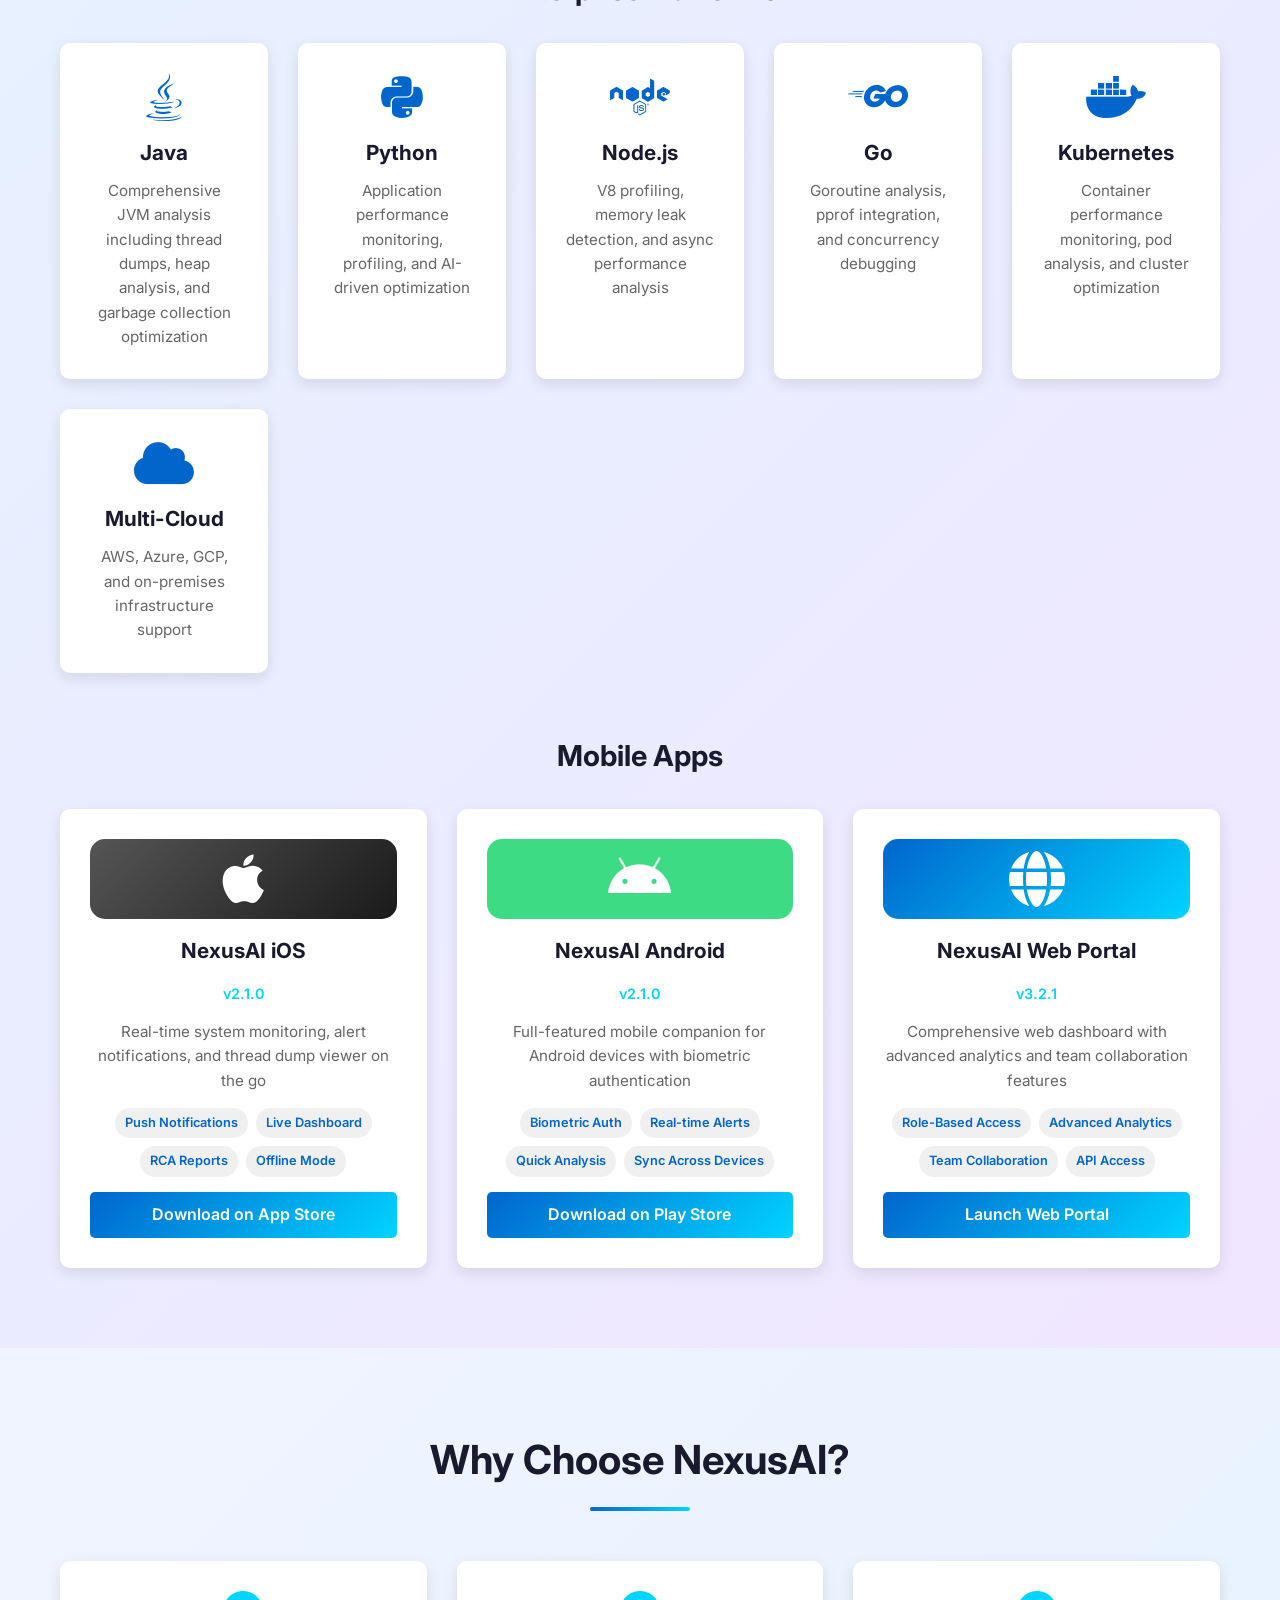
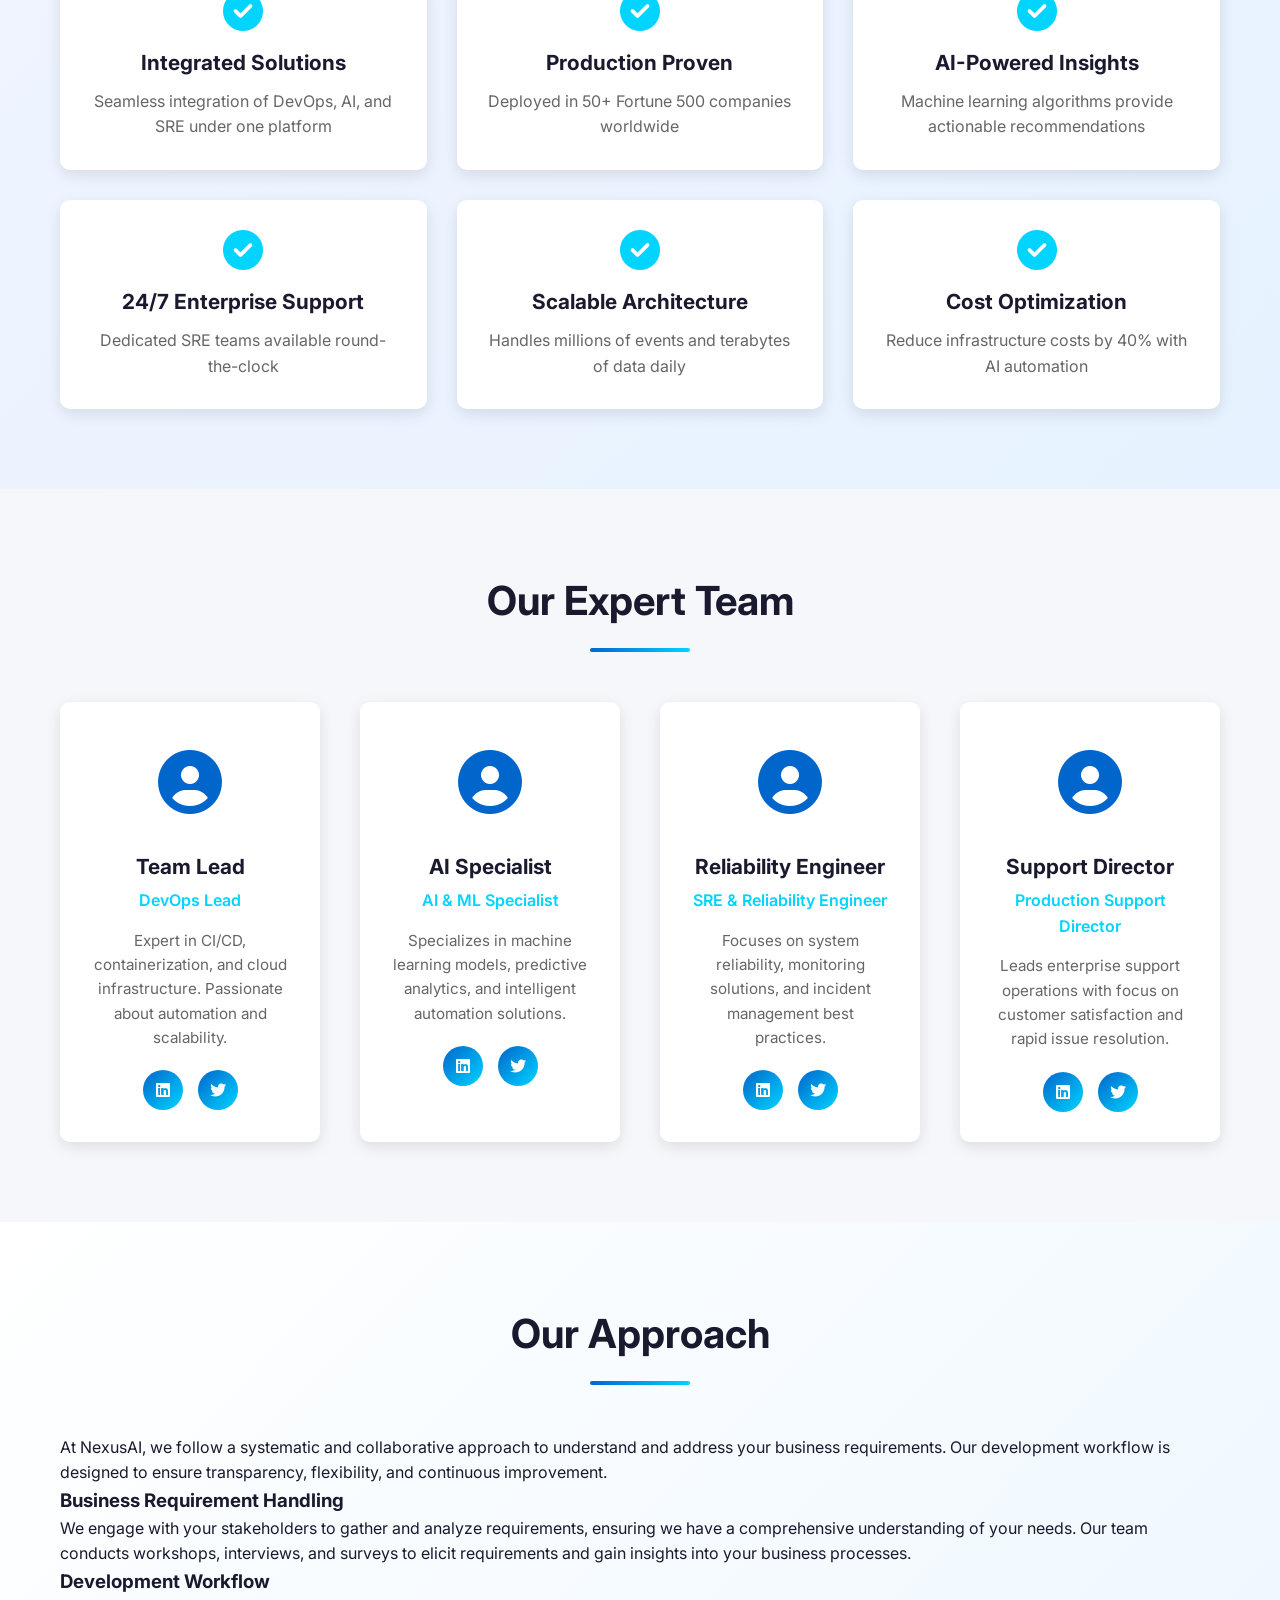
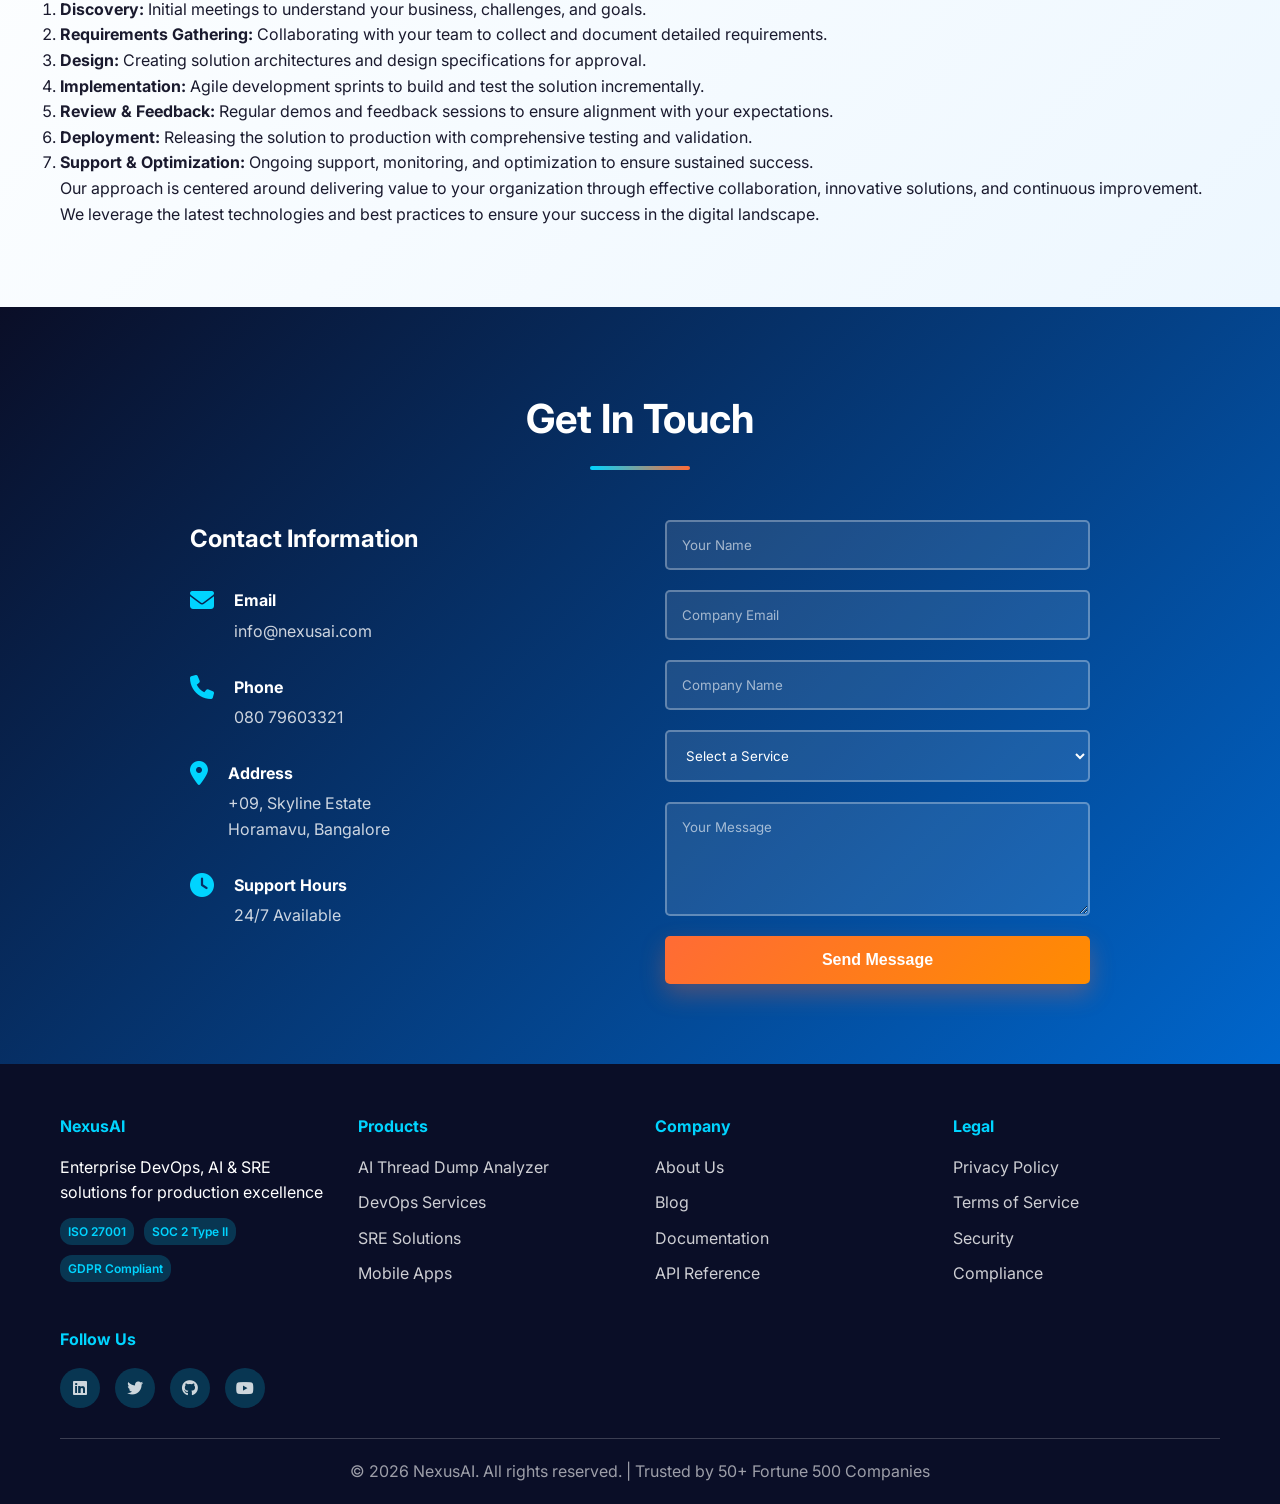
==== commit a461dc87: "UI: mobile responsive tweaks, hero redesign, dark mode, AI demo and contact modal improvements" ====
--- a/index.html
+++ b/index.html
@@ -5,6 +5,7 @@
     <meta name="viewport" content="width=device-width, initial-scale=1.0">
     <title>NexusAI - Enterprise DevOps, AI & SRE Solutions</title>
     <link rel="stylesheet" href="styles.css">
+    <link href="https://fonts.googleapis.com/css2?family=Inter:wght@300;400;600;700;800&display=swap" rel="stylesheet">
     <link rel="stylesheet" href="https://cdnjs.cloudflare.com/ajax/libs/font-awesome/6.4.0/css/all.min.css">
 </head>
 <body>
@@ -17,7 +18,7 @@
             </div>
             <ul class="nav-menu">
                 <li><a href="#home" class="nav-link active">Home</a></li>
-                <li><a href="#products" class="nav-link">Products</a></li>
+                <li><a href="product.html" class="nav-link">Products</a></li>
                 <li><a href="#services" class="nav-link">Services</a></li>
                 <li><a href="#approach" class="nav-link">Approach</a></li>
                 <li><a href="#projects" class="nav-link">Projects</a></li>
@@ -29,6 +30,9 @@
                 <span></span>
                 <span></span>
             </div>
+            <button id="theme-toggle" class="theme-toggle" aria-label="Toggle theme">
+                <i class="fas fa-moon"></i>
+            </button>
         </div>
     </nav>
 
@@ -37,81 +41,21 @@
         <div class="hero-content">
             <h1>NexusAI</h1>
             <p class="subtitle">Enterprise DevOps, AI & SRE Solutions</p>
-            <p class="description">Intelligent automation, predictive analytics, and production excellence</p>
-            <a href="#products" class="cta-button">Explore Our Products</a>
+            <p class="description">Intelligent automation, predictive analytics, and production excellence — now with advanced AI analysis and memory insights.</p>
+            <div class="hero-ctas">
+                <a href="product.html" class="cta-button">Explore Products</a>
+                <a href="#contact" class="cta-button secondary">Request Demo</a>
+            </div>
         </div>
         <div class="hero-background"></div>
     </section>
 
-    <!-- Products Section - Featured -->
-    <section id="products" class="products-featured">
-        <div class="container">
-            <h2 class="section-title">Our Flagship Product</h2>
-            
-            <div class="flagship-product">
-                <div class="product-visual">
-                    <div class="product-icon-large">
-                        <i class="fas fa-flask"></i>
-                    </div>
-                </div>
-                <div class="product-content">
-                    <h2>AI Thread Dump Analyzer</h2>
-                    <p class="product-tagline">Upload Thread Dump → AI Analysis → Root Cause → Recommended Fix</p>
-                    
-                    <div class="product-flow">
-                        <div class="flow-step">
-                            <div class="flow-icon"><i class="fas fa-upload"></i></div>
-                            <div class="flow-label">Upload</div>
-                        </div>
-                        <div class="flow-arrow"><i class="fas fa-arrow-right"></i></div>
-                        <div class="flow-step">
-                            <div class="flow-icon"><i class="fas fa-brain"></i></div>
-                            <div class="flow-label">AI Analysis</div>
-                        </div>
-                        <div class="flow-arrow"><i class="fas fa-arrow-right"></i></div>
-                        <div class="flow-step">
-                            <div class="flow-icon"><i class="fas fa-crosshairs"></i></div>
-                            <div class="flow-label">Root Cause</div>
-                        </div>
-                        <div class="flow-arrow"><i class="fas fa-arrow-right"></i></div>
-                        <div class="flow-step">
-                            <div class="flow-icon"><i class="fas fa-wrench"></i></div>
-                            <div class="flow-label">Fix</div>
-                        </div>
-                    </div>
-
-                    <h3>Key Capabilities</h3>
-                    <ul class="product-features">
-                        <li><i class="fas fa-check-circle"></i> <strong>Automated Thread Analysis</strong> - Analyzes hundreds/thousands of threads in seconds</li>
-                        <li><i class="fas fa-check-circle"></i> <strong>AI-Powered Root Cause Analysis (RCA)</strong> - Machine learning identifies actual performance issues</li>
-                        <li><i class="fas fa-check-circle"></i> <strong>Deadlock Detection</strong> - Automatically identifies thread deadlocks and lock contention</li>
-                        <li><i class="fas fa-check-circle"></i> <strong>Memory Leak Detection</strong> - Pinpoints potential memory leaks from thread states</li>
-                        <li><i class="fas fa-check-circle"></i> <strong>CPU Hotspot Identification</strong> - Finds threads consuming excessive CPU</li>
-                        <li><i class="fas fa-check-circle"></i> <strong>I/O Blocking Analysis</strong> - Detects threads blocked on I/O operations</li>
-                        <li><i class="fas fa-check-circle"></i> <strong>Contextual Recommendations</strong> - Provides actionable fix recommendations</li>
-                        <li><i class="fas fa-check-circle"></i> <strong>Interactive Dashboard</strong> - Visual representation of thread states and issues</li>
-                        <li><i class="fas fa-check-circle"></i> <strong>Historical Comparison</strong> - Compare thread dumps over time</li>
-                        <li><i class="fas fa-check-circle"></i> <strong>Custom RAG Integration</strong> - Trainable AI model with your company's best practices</li>
-                    </ul>
-
-                    <div class="tech-stack">
-                        <h4>Technology Stack</h4>
-                        <div class="tech-badges">
-                            <span class="tech-badge">Python</span>
-                            <span class="tech-badge">AI/LLM</span>
-                            <span class="tech-badge">RAG</span>
-                            <span class="tech-badge">Java Analysis</span>
-                            <span class="tech-badge">React Dashboard</span>
-                            <span class="tech-badge">PostgreSQL</span>
-                        </div>
-                    </div>
-
-                    <div class="product-cta">
-                        <a href="#contact" class="cta-button">Request Demo</a>
-                        <a href="#" class="cta-button secondary">View Documentation</a>
-                    </div>
-                </div>
-            </div>
+    <!-- Products Teaser -->
+    <section id="products-teaser" class="products-teaser">
+        <div class="container">
+            <h2 class="section-title">Products</h2>
+            <p class="lead">Explore NexusAI's product portfolio including our flagship <strong>AI Thread Dump Analyzer</strong> and our <strong>Memory Analyzer</strong>. For full product specifications, demos, and documentation, visit the Products page.</p>
+            <p><a href="product.html" class="cta-button">View Product Details</a></p>
         </div>
     </section>
 
@@ -706,6 +650,78 @@
         </div>
     </section>
 
+    <!-- Embedded Contact Modal (hidden by default) -->
+    <div id="contact-modal" class="contact-modal-embedded" style="display:none;">
+        <div class="contact-modal-backdrop"></div>
+        <div class="contact-modal-dialog">
+            <button class="contact-modal-close" aria-label="Close contact">×</button>
+            <div class="contact-modal-body">
+                <div class="container">
+                    <h2 class="section-title">Get In Touch</h2>
+                    <div class="contact-wrapper">
+                        <div class="contact-info">
+                            <h3>Contact Information</h3>
+                            <div class="info-item">
+                                <i class="fas fa-envelope"></i>
+                                <div>
+                                    <h4>Email</h4>
+                                    <p>info@nexusai.com</p>
+                                </div>
+                            </div>
+                            <div class="info-item">
+                                <i class="fas fa-phone"></i>
+                                <div>
+                                    <h4>Phone</h4>
+                                    <p>080 79603321</p>
+                                </div>
+                            </div>
+                            <div class="info-item">
+                                <i class="fas fa-map-marker-alt"></i>
+                                <div>
+                                    <h4>Address</h4>
+                                    <p>+09, Skyline Estate<br>Horamavu, Bangalore</p>
+                                </div>
+                            </div>
+                            <div class="info-item">
+                                <i class="fas fa-clock"></i>
+                                <div>
+                                    <h4>Support Hours</h4>
+                                    <p>24/7 Available</p>
+                                </div>
+                            </div>
+                        </div>
+
+                        <form class="contact-form">
+                            <div class="form-group">
+                                <input type="text" name="name" placeholder="Your Name" required>
+                            </div>
+                            <div class="form-group">
+                                <input type="email" name="email" placeholder="Company Email" required>
+                            </div>
+                            <div class="form-group">
+                                <input type="text" name="company" placeholder="Company Name">
+                            </div>
+                            <div class="form-group">
+                                <select required>
+                                    <option value="">Select a Service</option>
+                                    <option value="thread-dump">AI Thread Dump Analyzer</option>
+                                    <option value="devops">DevOps Services</option>
+                                    <option value="sre">SRE Consulting</option>
+                                    <option value="support">Production Support</option>
+                                    <option value="other">Other</option>
+                                </select>
+                            </div>
+                            <div class="form-group">
+                                <textarea name="message" placeholder="Your Message" rows="5" required></textarea>
+                            </div>
+                            <button type="submit" class="submit-btn">Send Message</button>
+                        </form>
+                    </div>
+                </div>
+            </div>
+        </div>
+    </div>
+
     <!-- Footer -->
     <footer class="footer">
         <div class="container">
@@ -722,7 +738,7 @@
                 <div class="footer-section">
                     <h4>Products</h4>
                     <ul>
-                        <li><a href="#products">AI Thread Dump Analyzer</a></li>
+                        <li><a href="product.html">AI Thread Dump Analyzer</a></li>
                         <li><a href="#services">DevOps Services</a></li>
                         <li><a href="#services">SRE Solutions</a></li>
                         <li><a href="#platforms">Mobile Apps</a></li>
--- a/styles.css
+++ b/styles.css
@@ -8,6 +8,9 @@
     --primary-color: #0066cc;
     --secondary-color: #00d4ff;
     --accent-color: #ff6b35;
+    --muted: #6b7280;
+    --surface: #ffffff;
+    --glass: rgba(255,255,255,0.7);
     --dark-bg: #0a0e27;
     --light-bg: #f5f7fa;
     --text-dark: #1a1a2e;
@@ -17,15 +20,32 @@
     --shadow-sm: 0 5px 15px rgba(0, 0, 0, 0.1);
 }
 
+/* Dark theme variables */
+body.dark {
+    --primary-color: #2aa4ff;
+    --secondary-color: #5be0ff;
+    --accent-color: #ff9b6b;
+    --muted: #9aa4b2;
+    --surface: #081028;
+    --glass: rgba(10,16,30,0.6);
+    --light-bg: #061026;
+    --text-dark: #eaf2ff;
+    --text-light: #ffffff;
+    --border-color: rgba(255,255,255,0.06);
+    --shadow: 0 20px 60px rgba(0,0,0,0.6);
+}
+
 html {
     scroll-behavior: smooth;
 }
 
 body {
-    font-family: 'Segoe UI', Tahoma, Geneva, Verdana, sans-serif;
+    font-family: 'Inter', 'Segoe UI', Tahoma, Geneva, Verdana, sans-serif;
     color: var(--text-dark);
     background-color: var(--light-bg);
     line-height: 1.6;
+    -webkit-font-smoothing: antialiased;
+    -moz-osx-font-smoothing: grayscale;
 }
 
 .container {
@@ -108,9 +128,9 @@
 
 /* Hero Section */
 .hero {
-    background: linear-gradient(135deg, var(--dark-bg), var(--primary-color));
-    color: var(--text-light);
-    padding: 120px 20px;
+    background: linear-gradient(180deg, rgba(4,23,64,0.9), rgba(0,102,204,0.85));
+    color: var(--text-light);
+    padding: 120px 20px 100px;
     position: relative;
     overflow: hidden;
     text-align: center;
@@ -135,7 +155,8 @@
     font-size: 4rem;
     margin-bottom: 10px;
     font-weight: 800;
-    text-shadow: 2px 2px 4px rgba(0, 0, 0, 0.3);
+    letter-spacing: -1px;
+    text-shadow: 2px 4px 18px rgba(0,0,0,0.35);
 }
 
 .hero .subtitle {
@@ -162,6 +183,12 @@
     transition: all 0.3s ease;
     box-shadow: 0 10px 25px rgba(255, 107, 53, 0.3);
 }
+
+.cta-button:hover { transform: translateY(-4px) scale(1.02); }
+
+.cta-button.secondary { background: transparent; border: 2px solid rgba(255,255,255,0.12); padding: 14px 34px; }
+
+.hero-ctas { display:flex; gap:12px; justify-content:center; margin-top:18px; }
 
 .cta-button:hover {
     transform: translateY(-3px);
@@ -202,17 +229,17 @@
 }
 
 .service-card {
-    background: var(--text-light);
+    background: var(--surface);
     padding: 30px;
-    border-radius: 10px;
-    box-shadow: var(--shadow-sm);
+    border-radius: 12px;
+    box-shadow: 0 8px 30px rgba(2,6,23,0.06);
     transition: all 0.3s ease;
     border-top: 4px solid var(--primary-color);
 }
 
 .service-card:hover {
-    transform: translateY(-10px);
-    box-shadow: var(--shadow);
+    transform: translateY(-12px) rotate(-0.2deg);
+    box-shadow: 0 30px 60px rgba(3,10,30,0.12);
     border-top-color: var(--secondary-color);
 }
 
@@ -569,6 +596,8 @@
     flex-direction: column;
     gap: 20px;
 }
+
+.product-content h2 { letter-spacing: -0.5px; }
 
 .product-content h2 {
     color: var(--text-dark);
@@ -678,6 +707,55 @@
     border-radius: 20px;
     font-size: 0.85rem;
     font-weight: 600;
+}
+
+/* Theme toggle button */
+.theme-toggle {
+    background: rgba(255,255,255,0.08);
+    border: 1px solid rgba(255,255,255,0.06);
+    color: var(--text-light);
+    padding: 8px 10px;
+    border-radius: 8px;
+    font-size: 1rem;
+    cursor: pointer;
+    display: inline-flex;
+    align-items: center;
+    justify-content: center;
+}
+.theme-toggle:hover { transform: translateY(-2px); }
+
+/* Microinteractions */
+.ai-card, .project-card, .service-card { transition: transform 240ms cubic-bezier(.2,.9,.2,1), box-shadow 240ms ease; }
+
+/* small responsive tweaks */
+@media (max-width: 980px) {
+    .hero h1 { font-size: 2.8rem; }
+    .hero { padding: 80px 16px; }
+}
+
+/* Additional mobile improvements */
+@media (max-width: 768px) {
+    .nav-menu { display: none; position: absolute; top: 64px; left: 0; right: 0; background: linear-gradient(135deg, var(--primary-color), var(--secondary-color)); padding: 16px; flex-direction: column; gap: 12px; }
+    .nav-menu.active { display: flex; }
+    .nav-link { font-size: 1.05rem; padding: 10px 12px; }
+    .hamburger { display: flex; }
+    .theme-toggle { display: none; }
+    .hero { padding: 64px 14px; text-align: left; }
+    .hero-content { max-width: 640px; margin: 0 auto; text-align: left; }
+    .hero-background { display: none; }
+    .hero h1 { font-size: 2.6rem; }
+    .hero .subtitle { font-size: 1.1rem; }
+    .hero .description { font-size: 1rem; }
+    .hero-ctas { flex-direction: column; align-items: stretch; }
+    .cta-button { width: 100%; border-radius: 10px; padding: 12px 18px; }
+    .cta-button.secondary { padding: 10px 18px; }
+    .product-icon-large { font-size: 6rem; }
+    .flagship-product { grid-template-columns: 1fr; }
+    .product-flow { padding: 14px; }
+    .ai-grid { grid-template-columns: 1fr; }
+    .contact-modal-dialog { width: 100%; height: 100%; max-height: 100vh; border-radius: 8px 8px 0 0; margin: 0 6px; }
+    .contact-modal-body .container { padding: 12px; }
+    .contact-form input, .contact-form textarea, .contact-form select { font-size: 1rem; }
 }
 
 .product-cta {
@@ -1169,3 +1247,195 @@
         font-size: 1.5rem;
     }
 }
+
+/* AI Features and Demo Styles */
+.ai-features {
+    padding: 80px 20px;
+    background: linear-gradient(180deg, #f7fbff 0%, #f0f7fb 50%, #eef6ff 100%);
+}
+
+.ai-grid {
+    display: grid;
+    grid-template-columns: 1fr 420px;
+    gap: 40px;
+    align-items: start;
+}
+
+.ai-demo-card {
+    background: linear-gradient(180deg, #ffffff, #fbfdff);
+    border-radius: 14px;
+    padding: 24px;
+    box-shadow: 0 10px 30px rgba(15, 34, 78, 0.08);
+    border: 1px solid rgba(10, 20, 40, 0.04);
+}
+
+.ai-demo-header {
+    display: flex;
+    justify-content: space-between;
+    align-items: center;
+    gap: 12px;
+    margin-bottom: 12px;
+}
+
+.ai-demo-header h3 { font-size: 1.25rem; color: var(--text-dark); }
+.ai-demo-sub { color: #556; font-size: 0.95rem; }
+
+.upload-area {
+    border: 2px dashed rgba(0,0,0,0.06);
+    padding: 18px;
+    border-radius: 10px;
+    text-align: center;
+    margin-bottom: 16px;
+    background: linear-gradient(180deg, rgba(0,118,255,0.03), transparent);
+}
+
+.upload-area input[type=file] { display: none; }
+.upload-btn {
+    display: inline-block;
+    background: linear-gradient(90deg, var(--primary-color), var(--secondary-color));
+    color: white;
+    padding: 10px 18px;
+    border-radius: 8px;
+    text-decoration: none;
+    font-weight: 700;
+    cursor: pointer;
+}
+
+.run-btn {
+    background: linear-gradient(90deg, #0b9444, #00c37a);
+    color: white;
+    padding: 10px 18px;
+    border-radius: 8px;
+    border: none;
+    font-weight: 700;
+    cursor: pointer;
+}
+
+.progress-bar {
+    height: 10px;
+    background: #e9f3ff;
+    border-radius: 999px;
+    overflow: hidden;
+    margin: 12px 0 8px;
+}
+.progress-bar > span {
+    display: block;
+    height: 100%;
+    width: 0%;
+    background: linear-gradient(90deg, var(--primary-color), var(--secondary-color));
+    transition: width 0.25s linear;
+}
+
+.analysis-panel {
+    padding: 12px;
+    border-radius: 8px;
+    background: #ffffff;
+    border: 1px solid rgba(10,20,40,0.03);
+    box-shadow: 0 6px 18px rgba(15,34,78,0.04);
+}
+
+.result-item {
+    display: flex;
+    gap: 12px;
+    align-items: flex-start;
+    padding: 10px 6px;
+    border-bottom: 1px dashed rgba(0,0,0,0.04);
+}
+.result-item:last-child { border-bottom: none; }
+.result-severity { font-weight: 800; color: var(--accent-color); width: 88px; }
+
+.ai-cards {
+    display: grid;
+    gap: 12px;
+}
+
+.ai-card {
+    background: linear-gradient(180deg, #fff, #fbfdff);
+    padding: 14px;
+    border-radius: 12px;
+    box-shadow: 0 6px 18px rgba(10,20,40,0.04);
+    display: flex;
+    gap: 12px;
+    align-items: center;
+}
+.ai-card i { font-size: 1.6rem; color: var(--primary-color); min-width: 40px; }
+.ai-card h4 { margin: 0; font-size: 1rem; color: var(--text-dark); }
+.ai-card p { margin: 0; color: #666; font-size: 0.9rem; }
+
+/* Realistic UI tweaks */
+.badge-pill { display:inline-block; padding:6px 10px; border-radius:999px; background:#e8f7ff; color:var(--primary-color); font-weight:700; font-size:0.85rem; }
+
+@media (max-width: 980px) {
+    .ai-grid { grid-template-columns: 1fr; }
+    .ai-cards { grid-template-columns: repeat(auto-fit, minmax(180px,1fr)); }
+}
+
+/* Show-only-contact button */
+.show-all-btn {
+    background: linear-gradient(90deg, var(--primary-color), var(--secondary-color));
+    color: white;
+    border: none;
+    padding: 8px 12px;
+    border-radius: 8px;
+    font-weight: 700;
+    cursor: pointer;
+    float: right;
+    margin: 6px 0 16px 0;
+}
+
+@media (max-width: 768px) {
+    .show-all-btn { float: none; display: block; width: 100%; margin-bottom: 12px; }
+}
+
+/* Contact modal styles */
+.contact-modal {
+    position: fixed;
+    inset: 0;
+    display: flex;
+    align-items: center;
+    justify-content: center;
+    z-index: 2000;
+}
+.contact-modal-backdrop {
+    position: absolute;
+    inset: 0;
+    background: rgba(6,12,28,0.6);
+    backdrop-filter: blur(3px);
+}
+.contact-modal-dialog {
+    position: relative;
+    width: min(980px, 95%);
+    max-height: 90vh;
+    overflow: auto;
+    background: linear-gradient(180deg,#fff,#fbfdff);
+    border-radius: 12px;
+    box-shadow: 0 30px 80px rgba(6,12,28,0.4);
+    padding: 22px;
+    z-index: 2010;
+}
+.contact-modal-dialog {
+    transform: translateY(6px) scale(0.995);
+    opacity: 0;
+    transition: opacity 220ms ease, transform 220ms ease;
+}
+.contact-modal.show .contact-modal-dialog {
+    transform: translateY(0) scale(1);
+    opacity: 1;
+}
+
+@keyframes modalFadeIn {
+    from { opacity: 0; transform: translateY(8px) scale(0.99); }
+    to { opacity: 1; transform: translateY(0) scale(1); }
+}
+.contact-modal-close {
+    position: absolute;
+    right: 12px;
+    top: 12px;
+    background: transparent;
+    border: none;
+    font-size: 1.6rem;
+    cursor: pointer;
+}
+.contact-modal-body {
+    padding-top: 8px;
+}
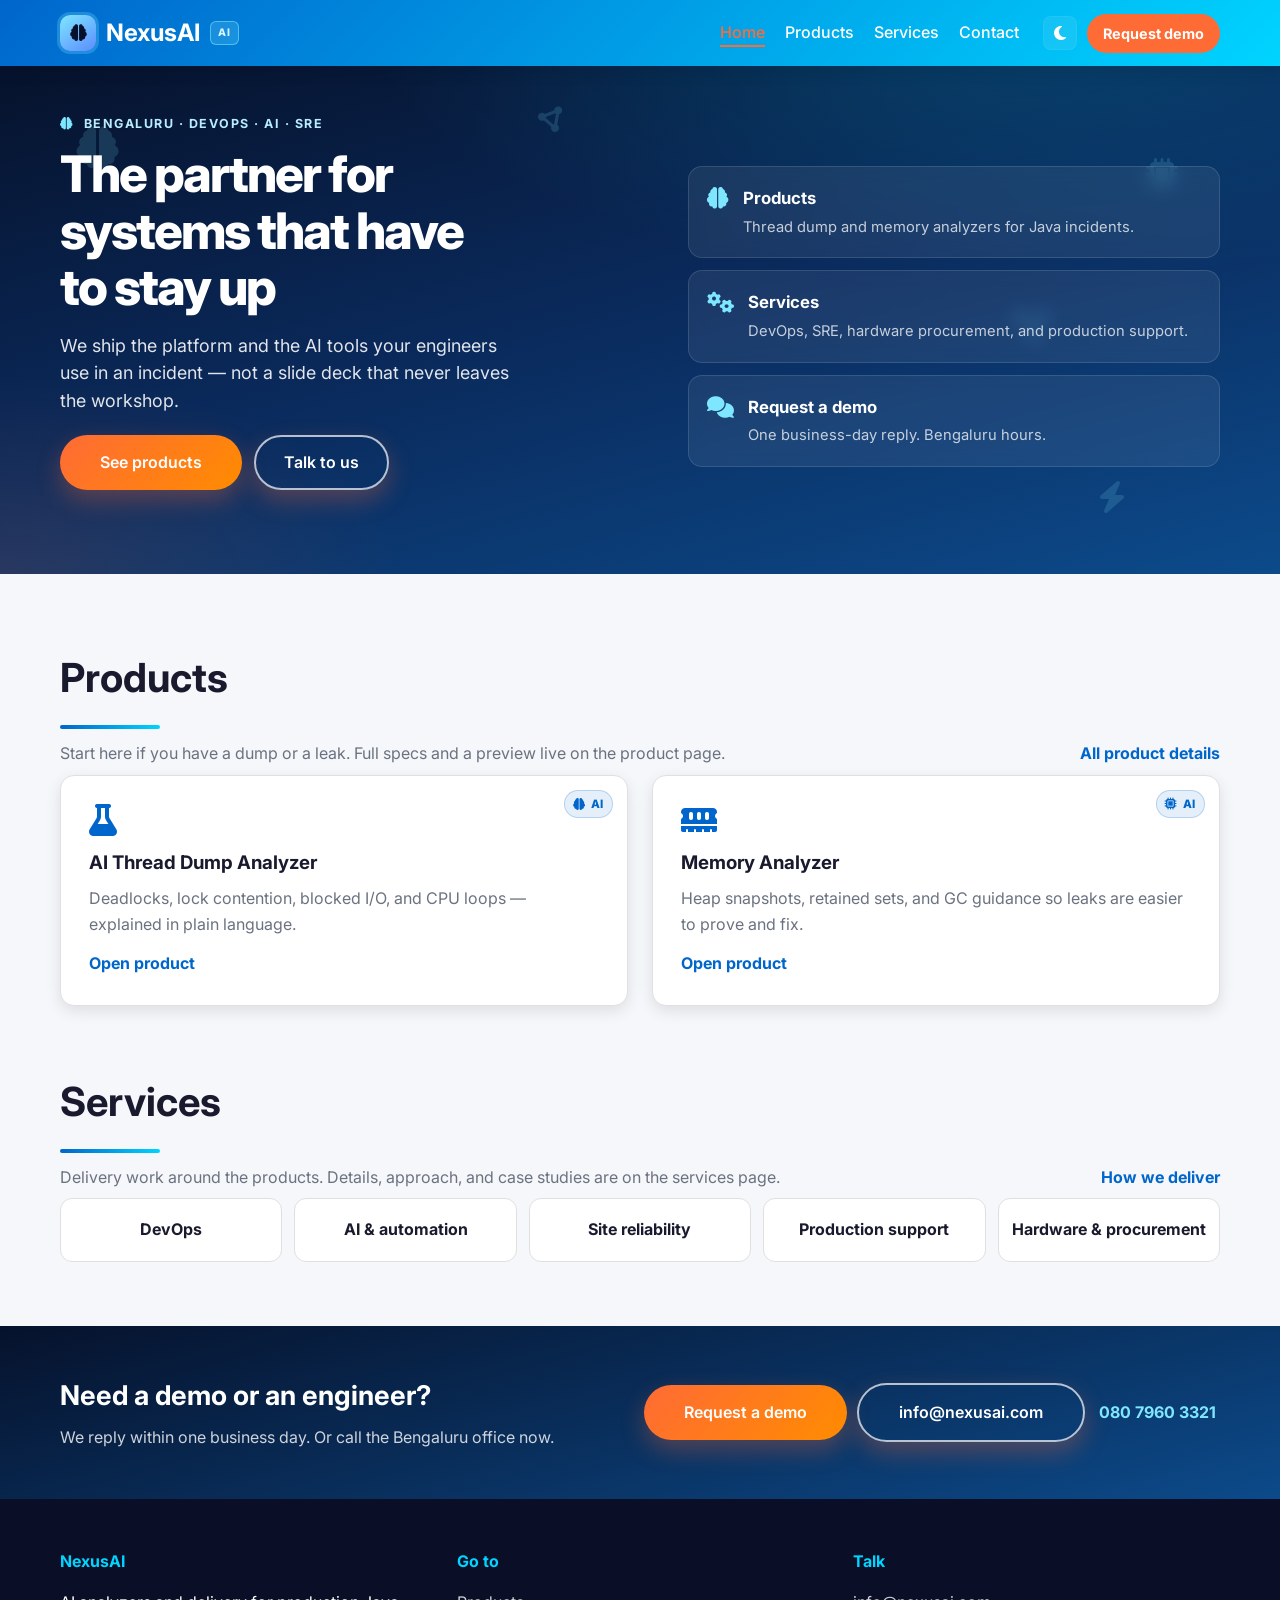
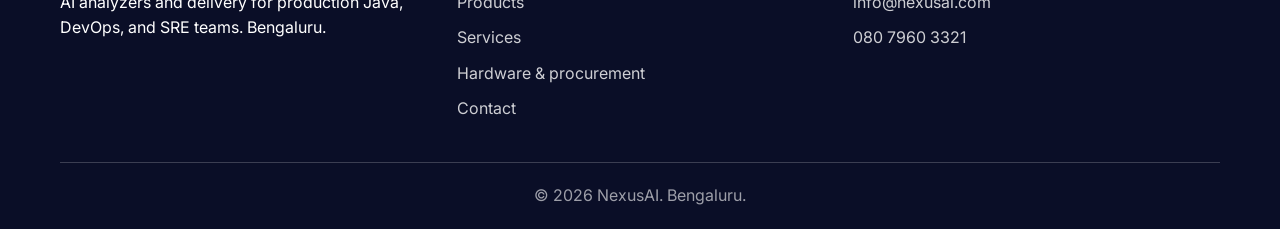
==== commit 9e280bee: "Add services, contact, and hardware pages with refreshed site layout and styles. Co-authored-by: Cur" ====
--- a/index.html
+++ b/index.html
@@ -3,781 +3,185 @@
 <head>
     <meta charset="UTF-8">
     <meta name="viewport" content="width=device-width, initial-scale=1.0">
-    <title>NexusAI - Enterprise DevOps, AI & SRE Solutions</title>
+    <title>NexusAI — DevOps, AI &amp; SRE for production teams</title>
+    <meta name="description" content="NexusAI delivers DevOps, SRE, and AI products for production systems. Based in Bengaluru.">
+    <meta name="theme-color" content="#0066cc">
+    <link rel="icon" href="favicon.svg" type="image/svg+xml">
     <link rel="stylesheet" href="styles.css">
-    <link href="https://fonts.googleapis.com/css2?family=Inter:wght@300;400;600;700;800&display=swap" rel="stylesheet">
+    <link rel="preconnect" href="https://fonts.googleapis.com">
+    <link rel="preconnect" href="https://fonts.gstatic.com" crossorigin>
+    <link href="https://fonts.googleapis.com/css2?family=Inter:wght@400;500;600;700;800&display=swap" rel="stylesheet">
     <link rel="stylesheet" href="https://cdnjs.cloudflare.com/ajax/libs/font-awesome/6.4.0/css/all.min.css">
 </head>
 <body>
-    <!-- Navigation -->
-    <nav class="navbar">
+    <a class="skip-link" href="#main">Skip to content</a>
+
+    <nav class="navbar" aria-label="Primary">
         <div class="container">
-            <div class="nav-brand">
-                <i class="fas fa-network-wired"></i>
+            <a class="nav-brand" href="index.html">
+                <span class="brand-mark" aria-hidden="true"><i class="fas fa-brain"></i></span>
                 <span>NexusAI</span>
+                <span class="ai-chip">AI</span>
+            </a>
+            <ul class="nav-menu" id="nav-menu">
+                <li><a href="index.html" class="nav-link active">Home</a></li>
+                <li><a href="product.html" class="nav-link">Products</a></li>
+                <li><a href="services.html" class="nav-link">Services</a></li>
+                <li><a href="contact.html" class="nav-link">Contact</a></li>
+            </ul>
+            <div class="nav-actions">
+                <button id="theme-toggle" class="theme-toggle" type="button" aria-label="Switch to dark theme">
+                    <i class="fas fa-moon" aria-hidden="true"></i>
+                </button>
+                <a href="contact.html" class="nav-cta">Request demo</a>
+                <button class="hamburger" type="button" aria-label="Open menu" aria-expanded="false" aria-controls="nav-menu">
+                    <span></span><span></span><span></span>
+                </button>
             </div>
-            <ul class="nav-menu">
-                <li><a href="#home" class="nav-link active">Home</a></li>
-                <li><a href="product.html" class="nav-link">Products</a></li>
-                <li><a href="#services" class="nav-link">Services</a></li>
-                <li><a href="#approach" class="nav-link">Approach</a></li>
-                <li><a href="#projects" class="nav-link">Projects</a></li>
-                <li><a href="#platforms" class="nav-link">Platforms</a></li>
-                <li><a href="#contact" class="nav-link">Contact</a></li>
-            </ul>
-            <div class="hamburger">
-                <span></span>
-                <span></span>
-                <span></span>
-            </div>
-            <button id="theme-toggle" class="theme-toggle" aria-label="Toggle theme">
-                <i class="fas fa-moon"></i>
-            </button>
         </div>
     </nav>
 
-    <!-- Hero Section -->
-    <section id="home" class="hero">
-        <div class="hero-content">
-            <h1>NexusAI</h1>
-            <p class="subtitle">Enterprise DevOps, AI & SRE Solutions</p>
-            <p class="description">Intelligent automation, predictive analytics, and production excellence — now with advanced AI analysis and memory insights.</p>
-            <div class="hero-ctas">
-                <a href="product.html" class="cta-button">Explore Products</a>
-                <a href="#contact" class="cta-button secondary">Request Demo</a>
+    <main id="main">
+    <section id="home" class="hero hero-home">
+        <div class="ai-symbols" aria-hidden="true">
+            <i class="fas fa-brain s1"></i>
+            <i class="fas fa-microchip s2"></i>
+            <i class="fas fa-robot s3"></i>
+            <i class="fas fa-diagram-project s4"></i>
+            <i class="fas fa-bolt s5"></i>
+            <i class="fas fa-circle-nodes s6"></i>
+        </div>
+        <div class="container hero-grid">
+            <div class="hero-copy">
+                <p class="eyebrow"><i class="fas fa-brain" aria-hidden="true"></i> Bengaluru · DevOps · AI · SRE</p>
+                <h1>The partner for systems that have to stay up</h1>
+                <p class="description">We ship the platform and the AI tools your engineers use in an incident — not a slide deck that never leaves the workshop.</p>
+                <div class="hero-ctas">
+                    <a href="product.html" class="cta-button">See products</a>
+                    <a href="contact.html" class="cta-button secondary">Talk to us</a>
+                </div>
             </div>
-        </div>
-        <div class="hero-background"></div>
-    </section>
-
-    <!-- Products Teaser -->
-    <section id="products-teaser" class="products-teaser">
-        <div class="container">
-            <h2 class="section-title">Products</h2>
-            <p class="lead">Explore NexusAI's product portfolio including our flagship <strong>AI Thread Dump Analyzer</strong> and our <strong>Memory Analyzer</strong>. For full product specifications, demos, and documentation, visit the Products page.</p>
-            <p><a href="product.html" class="cta-button">View Product Details</a></p>
+            <aside class="hero-panel" aria-label="Choose a path">
+                <div class="home-offer">
+                    <a class="offer-card" href="product.html">
+                        <i class="fas fa-brain" aria-hidden="true"></i>
+                        <div>
+                            <h3>Products</h3>
+                            <p>Thread dump and memory analyzers for Java incidents.</p>
+                        </div>
+                    </a>
+                    <a class="offer-card" href="services.html">
+                        <i class="fas fa-cogs" aria-hidden="true"></i>
+                        <div>
+                            <h3>Services</h3>
+                            <p>DevOps, SRE, hardware procurement, and production support.</p>
+                        </div>
+                    </a>
+                    <a class="offer-card" href="contact.html">
+                        <i class="fas fa-comments" aria-hidden="true"></i>
+                        <div>
+                            <h3>Request a demo</h3>
+                            <p>One business-day reply. Bengaluru hours.</p>
+                        </div>
+                    </a>
+                </div>
+            </aside>
         </div>
     </section>
 
-    <!-- Services Section -->
-    <section id="services" class="services">
+    <section class="products-teaser">
         <div class="container">
-            <h2 class="section-title">Our Services</h2>
-            
-            <div class="services-grid">
-                <!-- DevOps Service -->
-                <div class="service-card">
-                    <div class="service-icon">
-                        <i class="fas fa-cogs"></i>
-                    </div>
-                    <h3>DevOps Excellence</h3>
-                    <p>Streamline your infrastructure with cutting-edge DevOps practices. Automated deployments, continuous integration, and infrastructure-as-code solutions.</p>
-                    <ul class="features">
-                        <li>CI/CD Pipeline Automation</li>
-                        <li>Container Orchestration (Kubernetes)</li>
-                        <li>Infrastructure as Code</li>
-                        <li>Multi-Cloud Integration</li>
-                    </ul>
+            <div class="section-head">
+                <div>
+                    <h2 class="section-title">Products</h2>
+                    <p class="lead">Start here if you have a dump or a leak. Full specs and a preview live on the product page.</p>
                 </div>
-
-                <!-- AI Integration Service -->
-                <div class="service-card">
-                    <div class="service-icon">
-                        <i class="fas fa-brain"></i>
-                    </div>
-                    <h3>AI & Automation</h3>
-                    <p>Harness the power of artificial intelligence to optimize your operations. Machine learning models for predictive analytics and intelligent automation.</p>
-                    <ul class="features">
-                        <li>Predictive Analytics</li>
-                        <li>ML Model Development</li>
-                        <li>Intelligent Automation</li>
-                        <li>Performance Anomaly Detection</li>
-                    </ul>
-                </div>
-
-                <!-- SRE Service -->
-                <div class="service-card">
-                    <div class="service-icon">
-                        <i class="fas fa-heartbeat"></i>
-                    </div>
-                    <h3>Site Reliability Engineering</h3>
-                    <p>Ensure maximum uptime and performance with SRE best practices. Error budgets, blameless post-mortems, and reliability metrics.</p>
-                    <ul class="features">
-                        <li>System Reliability Design</li>
-                        <li>Monitoring & Alerting</li>
-                        <li>Incident Management</li>
-                        <li>Performance Optimization</li>
-                    </ul>
-                </div>
-
-                <!-- Production Support Service -->
-                <div class="service-card">
-                    <div class="service-icon">
-                        <i class="fas fa-shield-alt"></i>
-                    </div>
-                    <h3>Production Support</h3>
-                    <p>24/7 dedicated support ensuring your systems run smoothly. Expert troubleshooting, rapid issue resolution, and proactive maintenance.</p>
-                    <ul class="features">
-                        <li>24/7 Technical Support</li>
-                        <li>Issue Resolution & RCA</li>
-                        <li>System Health Checks</li>
-                        <li>On-Call Services</li>
-                    </ul>
-                </div>
+                <a class="text-link" href="product.html">All product details</a>
+            </div>
+            <div class="home-product-grid">
+                <a class="home-product-card" href="product.html#thread-dump">
+                    <span class="ai-badge"><i class="fas fa-brain" aria-hidden="true"></i> AI</span>
+                    <i class="fas fa-flask" aria-hidden="true"></i>
+                    <h3>AI Thread Dump Analyzer</h3>
+                    <p>Deadlocks, lock contention, blocked I/O, and CPU loops — explained in plain language.</p>
+                    <span class="card-link">Open product</span>
+                </a>
+                <a class="home-product-card" href="product.html#memory">
+                    <span class="ai-badge"><i class="fas fa-microchip" aria-hidden="true"></i> AI</span>
+                    <i class="fas fa-memory" aria-hidden="true"></i>
+                    <h3>Memory Analyzer</h3>
+                    <p>Heap snapshots, retained sets, and GC guidance so leaks are easier to prove and fix.</p>
+                    <span class="card-link">Open product</span>
+                </a>
             </div>
         </div>
     </section>
 
-    <!-- Development & Requirement Handling -->
-    <section id="approach" class="approach">
+    <section class="home-services">
         <div class="container">
-            <h2 class="section-title">Development & Business Requirement Handling</h2>
-            <div class="approach-grid">
-                <div class="approach-card">
-                    <div class="approach-icon"><i class="fas fa-comments"></i></div>
-                    <h3>Business Requirement Discovery</h3>
-                    <p>We begin every engagement with structured discovery workshops to capture business goals, pain points, constraints, stakeholders, SLAs, and key operational metrics.</p>
-                    <ul>
-                        <li>Stakeholder interviews and process mapping</li>
-                        <li>Business KPI and SLA alignment</li>
-                        <li>Gap analysis and problem prioritization</li>
-                        <li>Requirement traceability from business to technical design</li>
-                    </ul>
+            <div class="section-head">
+                <div>
+                    <h2 class="section-title">Services</h2>
+                    <p class="lead">Delivery work around the products. Details, approach, and case studies are on the services page.</p>
                 </div>
-
-                <div class="approach-card">
-                    <div class="approach-icon"><i class="fas fa-file-alt"></i></div>
-                    <h3>Requirements Documentation</h3>
-                    <p>Business and technical requirements are documented clearly so development, QA, support, and product teams have a single point of truth.</p>
-                    <ul>
-                        <li>Functional and non-functional requirements</li>
-                        <li>Use cases, acceptance criteria, and edge cases</li>
-                        <li>Risk, dependency, and compliance mapping</li>
-                        <li>Solution scope and milestone planning</li>
-                    </ul>
-                </div>
-
-                <div class="approach-card">
-                    <div class="approach-icon"><i class="fas fa-code"></i></div>
-                    <h3>Agile Development Lifecycle</h3>
-                    <p>We follow a delivery model designed for speed, transparency, and production readiness across DevOps, AI, and platform engineering workloads.</p>
-                    <ul>
-                        <li>Backlog creation and sprint planning</li>
-                        <li>Architecture and design validation</li>
-                        <li>Incremental builds with frequent review cycles</li>
-                        <li>Dev, test, and production readiness checks</li>
-                    </ul>
-                </div>
-
-                <div class="approach-card">
-                    <div class="approach-icon"><i class="fas fa-users-cog"></i></div>
-                    <h3>Change & Stakeholder Management</h3>
-                    <p>Every solution is governed with cross-functional communication, controlled change management, and clear ownership for business adoption.</p>
-                    <ul>
-                        <li>Business owner sign-off at every milestone</li>
-                        <li>Issue tracking and escalation management</li>
-                        <li>Release readiness reviews and rollback planning</li>
-                        <li>Post-go-live support and knowledge transfer</li>
-                    </ul>
-                </div>
+                <a class="text-link" href="services.html">How we deliver</a>
+            </div>
+            <div class="home-service-row">
+                <a href="services.html#devops">DevOps</a>
+                <a href="services.html#ai">AI &amp; automation</a>
+                <a href="services.html#sre">Site reliability</a>
+                <a href="services.html#support">Production support</a>
+                <a href="hardware.html">Hardware &amp; procurement</a>
             </div>
         </div>
     </section>
 
-    <!-- Recent Projects Section -->
-    <section id="projects" class="projects">
-        <div class="container">
-            <h2 class="section-title">Recent Projects & Case Studies</h2>
-            
-            <div class="projects-grid">
-                <div class="project-card">
-                    <div class="project-header">
-                        <h3>High-Frequency Trading Platform Migration</h3>
-                        <span class="project-tag">DevOps + SRE</span>
-                    </div>
-                    <p class="project-description">Migrated legacy monolithic Java trading platform to microservices architecture on Kubernetes. Implemented zero-downtime deployment strategy.</p>
-                    <div class="project-metrics">
-                        <div class="metric">
-                            <span class="metric-value">40%</span>
-                            <span class="metric-label">Latency Reduction</span>
-                        </div>
-                        <div class="metric">
-                            <span class="metric-value">99.99%</span>
-                            <span class="metric-label">Uptime SLA</span>
-                        </div>
-                        <div class="metric">
-                            <span class="metric-value">6 months</span>
-                            <span class="metric-label">Timeline</span>
-                        </div>
-                    </div>
-                    <div class="project-tech">
-                        <span class="tech-label">Kubernetes</span>
-                        <span class="tech-label">Java</span>
-                        <span class="tech-label">Docker</span>
-                        <span class="tech-label">AWS</span>
-                    </div>
-                </div>
-
-                <div class="project-card">
-                    <div class="project-header">
-                        <h3>AI-Powered Performance Optimization</h3>
-                        <span class="project-tag">AI + Production Support</span>
-                    </div>
-                    <p class="project-description">Deployed AI Thread Dump Analyzer for Fortune 500 financial services company. Reduced MTTR for performance issues from 4 hours to 15 minutes.</p>
-                    <div class="project-metrics">
-                        <div class="metric">
-                            <span class="metric-value">93%</span>
-                            <span class="metric-label">Issue Detection Speed</span>
-                        </div>
-                        <div class="metric">
-                            <span class="metric-value">15m</span>
-                            <span class="metric-label">MTTR Reduction</span>
-                        </div>
-                        <div class="metric">
-                            <span class="metric-value">12M+</span>
-                            <span class="metric-label">Threads Analyzed</span>
-                        </div>
-                    </div>
-                    <div class="project-tech">
-                        <span class="tech-label">Python</span>
-                        <span class="tech-label">LLM</span>
-                        <span class="tech-label">React</span>
-                        <span class="tech-label">PostgreSQL</span>
-                    </div>
-                </div>
-
-                <div class="project-card">
-                    <div class="project-header">
-                        <h3>Enterprise Monitoring Stack Implementation</h3>
-                        <span class="project-tag">SRE + DevOps</span>
-                    </div>
-                    <p class="project-description">Built comprehensive monitoring and observability platform using Prometheus, Grafana, ELK Stack. Implemented intelligent alerting with ML anomaly detection.</p>
-                    <div class="project-metrics">
-                        <div class="metric">
-                            <span class="metric-value">10K+</span>
-                            <span class="metric-label">Metrics/sec</span>
-                        </div>
-                        <div class="metric">
-                            <span class="metric-value">60%</span>
-                            <span class="metric-label">Alert Noise Reduction</span>
-                        </div>
-                        <div class="metric">
-                            <span class="metric-value">30+ Teams</span>
-                            <span class="metric-label">Users Trained</span>
-                        </div>
-                    </div>
-                    <div class="project-tech">
-                        <span class="tech-label">Prometheus</span>
-                        <span class="tech-label">Grafana</span>
-                        <span class="tech-label">ELK</span>
-                        <span class="tech-label">ML Algorithms</span>
-                    </div>
-                </div>
-
-                <div class="project-card">
-                    <div class="project-header">
-                        <h3>CI/CD Pipeline Transformation</h3>
-                        <span class="project-tag">DevOps</span>
-                    </div>
-                    <p class="project-description">Designed and implemented enterprise-grade CI/CD platform supporting 500+ microservices. Automated testing, security scanning, and deployment orchestration.</p>
-                    <div class="project-metrics">
-                        <div class="metric">
-                            <span class="metric-value">10x</span>
-                            <span class="metric-label">Deployment Speed</span>
-                        </div>
-                        <div class="metric">
-                            <span class="metric-value">4000+</span>
-                            <span class="metric-label">Deployments/month</span>
-                        </div>
-                        <div class="metric">
-                            <span class="metric-value">50+ Teams</span>
-                            <span class="metric-label">Supported</span>
-                        </div>
-                    </div>
-                    <div class="project-tech">
-                        <span class="tech-label">GitLab CI</span>
-                        <span class="tech-label">Terraform</span>
-                        <span class="tech-label">GitOps</span>
-                        <span class="tech-label">SonarQube</span>
-                    </div>
-                </div>
-
-                <div class="project-card">
-                    <div class="project-header">
-                        <h3>Thread Dump Analysis Automation</h3>
-                        <span class="project-tag">AI + Java + SRE</span>
-                    </div>
-                    <p class="project-description">Automated analysis of 50K+ Java thread dumps using AI. Reduced manual analysis time by 95% and increased RCA accuracy to 98%.</p>
-                    <div class="project-metrics">
-                        <div class="metric">
-                            <span class="metric-value">95%</span>
-                            <span class="metric-label">Time Saved</span>
-                        </div>
-                        <div class="metric">
-                            <span class="metric-value">98%</span>
-                            <span class="metric-label">RCA Accuracy</span>
-                        </div>
-                        <div class="metric">
-                            <span class="metric-value">50K+</span>
-                            <span class="metric-label">Analyzed Dumps</span>
-                        </div>
-                    </div>
-                    <div class="project-tech">
-                        <span class="tech-label">Java</span>
-                        <span class="tech-label">Python</span>
-                        <span class="tech-label">AI/ML</span>
-                        <span class="tech-label">RAG</span>
-                    </div>
-                </div>
-
-                <div class="project-card">
-                    <div class="project-header">
-                        <h3>Multi-Cloud FinTech Infrastructure</h3>
-                        <span class="project-tag">DevOps + SRE</span>
-                    </div>
-                    <p class="project-description">Architected resilient multi-cloud infrastructure across AWS, Azure, and GCP for regulated financial services. Implemented disaster recovery and compliance automation.</p>
-                    <div class="project-metrics">
-                        <div class="metric">
-                            <span class="metric-value">3 Clouds</span>
-                            <span class="metric-label">Integrated</span>
-                        </div>
-                        <div class="metric">
-                            <span class="metric-value">15m</span>
-                            <span class="metric-label">RTO/RPO</span>
-                        </div>
-                        <div class="metric">
-                            <span class="metric-value">100%</span>
-                            <span class="metric-label">Compliance Audit</span>
-                        </div>
-                    </div>
-                    <div class="project-tech">
-                        <span class="tech-label">AWS</span>
-                        <span class="tech-label">Azure</span>
-                        <span class="tech-label">GCP</span>
-                        <span class="tech-label">Terraform</span>
-                    </div>
-                </div>
+    <section class="home-cta" aria-labelledby="cta-heading">
+        <div class="container home-cta-inner">
+            <div>
+                <h2 id="cta-heading">Need a demo or an engineer?</h2>
+                <p>We reply within one business day. Or call the Bengaluru office now.</p>
+            </div>
+            <div class="home-cta-actions">
+                <a href="contact.html" class="cta-button">Request a demo</a>
+                <a href="mailto:info@nexusai.com" class="cta-button secondary">info@nexusai.com</a>
+                <a href="tel:+918079603321" class="ghost-link">080 7960 3321</a>
             </div>
         </div>
     </section>
+    </main>
 
-    <!-- Supported Platforms Section -->
-    <section id="platforms" class="platforms">
-        <div class="container">
-            <h2 class="section-title">Supported Platforms & Mobile Apps</h2>
-            
-            <div class="platforms-wrapper">
-                <div class="platforms-section">
-                    <h3>Enterprise Platforms</h3>
-                    <div class="platforms-grid">
-                        <div class="platform-item">
-                            <i class="fab fa-java"></i>
-                            <h4>Java</h4>
-                            <p>Comprehensive JVM analysis including thread dumps, heap analysis, and garbage collection optimization</p>
-                        </div>
-                        <div class="platform-item">
-                            <i class="fab fa-python"></i>
-                            <h4>Python</h4>
-                            <p>Application performance monitoring, profiling, and AI-driven optimization</p>
-                        </div>
-                        <div class="platform-item">
-                            <i class="fab fa-node"></i>
-                            <h4>Node.js</h4>
-                            <p>V8 profiling, memory leak detection, and async performance analysis</p>
-                        </div>
-                        <div class="platform-item">
-                            <i class="fab fa-golang"></i>
-                            <h4>Go</h4>
-                            <p>Goroutine analysis, pprof integration, and concurrency debugging</p>
-                        </div>
-                        <div class="platform-item">
-                            <i class="fab fa-docker"></i>
-                            <h4>Kubernetes</h4>
-                            <p>Container performance monitoring, pod analysis, and cluster optimization</p>
-                        </div>
-                        <div class="platform-item">
-                            <i class="fas fa-cloud"></i>
-                            <h4>Multi-Cloud</h4>
-                            <p>AWS, Azure, GCP, and on-premises infrastructure support</p>
-                        </div>
-                    </div>
-                </div>
-
-                <div class="platforms-section">
-                    <h3>Mobile Apps</h3>
-                    <div class="mobile-apps-grid">
-                        <div class="mobile-app">
-                            <div class="app-icon ios">
-                                <i class="fab fa-apple"></i>
-                            </div>
-                            <h4>NexusAI iOS</h4>
-                            <p class="app-version">v2.1.0</p>
-                            <p>Real-time system monitoring, alert notifications, and thread dump viewer on the go</p>
-                            <div class="app-features">
-                                <span class="feature">Push Notifications</span>
-                                <span class="feature">Live Dashboard</span>
-                                <span class="feature">RCA Reports</span>
-                                <span class="feature">Offline Mode</span>
-                            </div>
-                            <a href="#" class="app-link">Download on App Store</a>
-                        </div>
-
-                        <div class="mobile-app">
-                            <div class="app-icon android">
-                                <i class="fab fa-android"></i>
-                            </div>
-                            <h4>NexusAI Android</h4>
-                            <p class="app-version">v2.1.0</p>
-                            <p>Full-featured mobile companion for Android devices with biometric authentication</p>
-                            <div class="app-features">
-                                <span class="feature">Biometric Auth</span>
-                                <span class="feature">Real-time Alerts</span>
-                                <span class="feature">Quick Analysis</span>
-                                <span class="feature">Sync Across Devices</span>
-                            </div>
-                            <a href="#" class="app-link">Download on Play Store</a>
-                        </div>
-
-                        <div class="mobile-app">
-                            <div class="app-icon web">
-                                <i class="fas fa-globe"></i>
-                            </div>
-                            <h4>NexusAI Web Portal</h4>
-                            <p class="app-version">v3.2.1</p>
-                            <p>Comprehensive web dashboard with advanced analytics and team collaboration features</p>
-                            <div class="app-features">
-                                <span class="feature">Role-Based Access</span>
-                                <span class="feature">Advanced Analytics</span>
-                                <span class="feature">Team Collaboration</span>
-                                <span class="feature">API Access</span>
-                            </div>
-                            <a href="#" class="app-link">Launch Web Portal</a>
-                        </div>
-                    </div>
-                </div>
-            </div>
-        </div>
-    </section>
-
-    <!-- Why NexusAI Section -->
-    <section class="why-nexusai">
-        <div class="container">
-            <h2 class="section-title">Why Choose NexusAI?</h2>
-            <div class="benefits-grid">
-                <div class="benefit">
-                    <i class="fas fa-check-circle"></i>
-                    <h4>Integrated Solutions</h4>
-                    <p>Seamless integration of DevOps, AI, and SRE under one platform</p>
-                </div>
-                <div class="benefit">
-                    <i class="fas fa-check-circle"></i>
-                    <h4>Production Proven</h4>
-                    <p>Deployed in 50+ Fortune 500 companies worldwide</p>
-                </div>
-                <div class="benefit">
-                    <i class="fas fa-check-circle"></i>
-                    <h4>AI-Powered Insights</h4>
-                    <p>Machine learning algorithms provide actionable recommendations</p>
-                </div>
-                <div class="benefit">
-                    <i class="fas fa-check-circle"></i>
-                    <h4>24/7 Enterprise Support</h4>
-                    <p>Dedicated SRE teams available round-the-clock</p>
-                </div>
-                <div class="benefit">
-                    <i class="fas fa-check-circle"></i>
-                    <h4>Scalable Architecture</h4>
-                    <p>Handles millions of events and terabytes of data daily</p>
-                </div>
-                <div class="benefit">
-                    <i class="fas fa-check-circle"></i>
-                    <h4>Cost Optimization</h4>
-                    <p>Reduce infrastructure costs by 40% with AI automation</p>
-                </div>
-            </div>
-        </div>
-    </section>
-
-    <!-- Team Section -->
-    <section class="team">
-        <div class="container">
-            <h2 class="section-title">Our Expert Team</h2>
-            <div class="team-grid">
-                <div class="team-member">
-                    <div class="member-avatar">
-                        <i class="fas fa-user-circle"></i>
-                    </div>
-                    <h3>Team Lead</h3>
-                    <p class="role">DevOps Lead</p>
-                    <p class="bio">Expert in CI/CD, containerization, and cloud infrastructure. Passionate about automation and scalability.</p>
-                    <div class="member-social">
-                        <a href="#" title="LinkedIn"><i class="fab fa-linkedin"></i></a>
-                        <a href="#" title="Twitter"><i class="fab fa-twitter"></i></a>
-                    </div>
-                </div>
-
-                <div class="team-member">
-                    <div class="member-avatar">
-                        <i class="fas fa-user-circle"></i>
-                    </div>
-                    <h3>AI Specialist</h3>
-                    <p class="role">AI & ML Specialist</p>
-                    <p class="bio">Specializes in machine learning models, predictive analytics, and intelligent automation solutions.</p>
-                    <div class="member-social">
-                        <a href="#" title="LinkedIn"><i class="fab fa-linkedin"></i></a>
-                        <a href="#" title="Twitter"><i class="fab fa-twitter"></i></a>
-                    </div>
-                </div>
-
-                <div class="team-member">
-                    <div class="member-avatar">
-                        <i class="fas fa-user-circle"></i>
-                    </div>
-                    <h3>Reliability Engineer</h3>
-                    <p class="role">SRE & Reliability Engineer</p>
-                    <p class="bio">Focuses on system reliability, monitoring solutions, and incident management best practices.</p>
-                    <div class="member-social">
-                        <a href="#" title="LinkedIn"><i class="fab fa-linkedin"></i></a>
-                        <a href="#" title="Twitter"><i class="fab fa-twitter"></i></a>
-                    </div>
-                </div>
-
-                <div class="team-member">
-                    <div class="member-avatar">
-                        <i class="fas fa-user-circle"></i>
-                    </div>
-                    <h3>Support Director</h3>
-                    <p class="role">Production Support Director</p>
-                    <p class="bio">Leads enterprise support operations with focus on customer satisfaction and rapid issue resolution.</p>
-                    <div class="member-social">
-                        <a href="#" title="LinkedIn"><i class="fab fa-linkedin"></i></a>
-                        <a href="#" title="Twitter"><i class="fab fa-twitter"></i></a>
-                    </div>
-                </div>
-            </div>
-        </div>
-    </section>
-
-    <!-- Approach Section -->
-    <section id="approach" class="approach">
-        <div class="container">
-            <h2 class="section-title">Our Approach</h2>
-            <div class="approach-content">
-                <p>At NexusAI, we follow a systematic and collaborative approach to understand and address your business requirements. Our development workflow is designed to ensure transparency, flexibility, and continuous improvement.</p>
-                
-                <h3>Business Requirement Handling</h3>
-                <p>We engage with your stakeholders to gather and analyze requirements, ensuring we have a comprehensive understanding of your needs. Our team conducts workshops, interviews, and surveys to elicit requirements and gain insights into your business processes.</p>
-                
-                <h3>Development Workflow</h3>
-                <ol>
-                    <li><strong>Discovery:</strong> Initial meetings to understand your business, challenges, and goals.</li>
-                    <li><strong>Requirements Gathering:</strong> Collaborating with your team to collect and document detailed requirements.</li>
-                    <li><strong>Design:</strong> Creating solution architectures and design specifications for approval.</li>
-                    <li><strong>Implementation:</strong> Agile development sprints to build and test the solution incrementally.</li>
-                    <li><strong>Review & Feedback:</strong> Regular demos and feedback sessions to ensure alignment with your expectations.</li>
-                    <li><strong>Deployment:</strong> Releasing the solution to production with comprehensive testing and validation.</li>
-                    <li><strong>Support & Optimization:</strong> Ongoing support, monitoring, and optimization to ensure sustained success.</li>
-                </ol>
-
-                <p>Our approach is centered around delivering value to your organization through effective collaboration, innovative solutions, and continuous improvement. We leverage the latest technologies and best practices to ensure your success in the digital landscape.</p>
-            </div>
-        </div>
-    </section>
-
-    <!-- Contact Section -->
-    <section id="contact" class="contact">
-        <div class="container">
-            <h2 class="section-title">Get In Touch</h2>
-            <div class="contact-wrapper">
-                <div class="contact-info">
-                    <h3>Contact Information</h3>
-                    <div class="info-item">
-                        <i class="fas fa-envelope"></i>
-                        <div>
-                            <h4>Email</h4>
-                            <p>info@nexusai.com</p>
-                        </div>
-                    </div>
-                    <div class="info-item">
-                        <i class="fas fa-phone"></i>
-                        <div>
-                            <h4>Phone</h4>
-                            <p>080 79603321</p>
-                        </div>
-                    </div>
-                    <div class="info-item">
-                        <i class="fas fa-map-marker-alt"></i>
-                        <div>
-                            <h4>Address</h4>
-                            <p>+09, Skyline Estate<br>Horamavu, Bangalore</p>
-                        </div>
-                    </div>
-                    <div class="info-item">
-                        <i class="fas fa-clock"></i>
-                        <div>
-                            <h4>Support Hours</h4>
-                            <p>24/7 Available</p>
-                        </div>
-                    </div>
-                </div>
-
-                <form class="contact-form">
-                    <div class="form-group">
-                        <input type="text" placeholder="Your Name" required>
-                    </div>
-                    <div class="form-group">
-                        <input type="email" placeholder="Company Email" required>
-                    </div>
-                    <div class="form-group">
-                        <input type="text" placeholder="Company Name">
-                    </div>
-                    <div class="form-group">
-                        <select required>
-                            <option value="">Select a Service</option>
-                            <option value="thread-dump">AI Thread Dump Analyzer</option>
-                            <option value="devops">DevOps Services</option>
-                            <option value="sre">SRE Consulting</option>
-                            <option value="support">Production Support</option>
-                            <option value="other">Other</option>
-                        </select>
-                    </div>
-                    <div class="form-group">
-                        <textarea placeholder="Your Message" rows="5" required></textarea>
-                    </div>
-                    <button type="submit" class="submit-btn">Send Message</button>
-                </form>
-            </div>
-        </div>
-    </section>
-
-    <!-- Embedded Contact Modal (hidden by default) -->
-    <div id="contact-modal" class="contact-modal-embedded" style="display:none;">
-        <div class="contact-modal-backdrop"></div>
-        <div class="contact-modal-dialog">
-            <button class="contact-modal-close" aria-label="Close contact">×</button>
-            <div class="contact-modal-body">
-                <div class="container">
-                    <h2 class="section-title">Get In Touch</h2>
-                    <div class="contact-wrapper">
-                        <div class="contact-info">
-                            <h3>Contact Information</h3>
-                            <div class="info-item">
-                                <i class="fas fa-envelope"></i>
-                                <div>
-                                    <h4>Email</h4>
-                                    <p>info@nexusai.com</p>
-                                </div>
-                            </div>
-                            <div class="info-item">
-                                <i class="fas fa-phone"></i>
-                                <div>
-                                    <h4>Phone</h4>
-                                    <p>080 79603321</p>
-                                </div>
-                            </div>
-                            <div class="info-item">
-                                <i class="fas fa-map-marker-alt"></i>
-                                <div>
-                                    <h4>Address</h4>
-                                    <p>+09, Skyline Estate<br>Horamavu, Bangalore</p>
-                                </div>
-                            </div>
-                            <div class="info-item">
-                                <i class="fas fa-clock"></i>
-                                <div>
-                                    <h4>Support Hours</h4>
-                                    <p>24/7 Available</p>
-                                </div>
-                            </div>
-                        </div>
-
-                        <form class="contact-form">
-                            <div class="form-group">
-                                <input type="text" name="name" placeholder="Your Name" required>
-                            </div>
-                            <div class="form-group">
-                                <input type="email" name="email" placeholder="Company Email" required>
-                            </div>
-                            <div class="form-group">
-                                <input type="text" name="company" placeholder="Company Name">
-                            </div>
-                            <div class="form-group">
-                                <select required>
-                                    <option value="">Select a Service</option>
-                                    <option value="thread-dump">AI Thread Dump Analyzer</option>
-                                    <option value="devops">DevOps Services</option>
-                                    <option value="sre">SRE Consulting</option>
-                                    <option value="support">Production Support</option>
-                                    <option value="other">Other</option>
-                                </select>
-                            </div>
-                            <div class="form-group">
-                                <textarea name="message" placeholder="Your Message" rows="5" required></textarea>
-                            </div>
-                            <button type="submit" class="submit-btn">Send Message</button>
-                        </form>
-                    </div>
-                </div>
-            </div>
-        </div>
-    </div>
-
-    <!-- Footer -->
     <footer class="footer">
         <div class="container">
             <div class="footer-content">
                 <div class="footer-section">
                     <h4>NexusAI</h4>
-                    <p>Enterprise DevOps, AI & SRE solutions for production excellence</p>
-                    <div class="footer-badges">
-                        <span class="badge">ISO 27001</span>
-                        <span class="badge">SOC 2 Type II</span>
-                        <span class="badge">GDPR Compliant</span>
-                    </div>
+                    <p>AI analyzers and delivery for production Java, DevOps, and SRE teams. Bengaluru.</p>
                 </div>
                 <div class="footer-section">
-                    <h4>Products</h4>
+                    <h4>Go to</h4>
                     <ul>
-                        <li><a href="product.html">AI Thread Dump Analyzer</a></li>
-                        <li><a href="#services">DevOps Services</a></li>
-                        <li><a href="#services">SRE Solutions</a></li>
-                        <li><a href="#platforms">Mobile Apps</a></li>
+                        <li><a href="product.html">Products</a></li>
+                        <li><a href="services.html">Services</a></li>
+                        <li><a href="hardware.html">Hardware &amp; procurement</a></li>
+                        <li><a href="contact.html">Contact</a></li>
                     </ul>
                 </div>
                 <div class="footer-section">
-                    <h4>Company</h4>
+                    <h4>Talk</h4>
                     <ul>
-                        <li><a href="#">About Us</a></li>
-                        <li><a href="#">Blog</a></li>
-                        <li><a href="#">Documentation</a></li>
-                        <li><a href="#">API Reference</a></li>
+                        <li><a href="mailto:info@nexusai.com">info@nexusai.com</a></li>
+                        <li><a href="tel:+918079603321">080 7960 3321</a></li>
                     </ul>
-                </div>
-                <div class="footer-section">
-                    <h4>Legal</h4>
-                    <ul>
-                        <li><a href="#">Privacy Policy</a></li>
-                        <li><a href="#">Terms of Service</a></li>
-                        <li><a href="#">Security</a></li>
-                        <li><a href="#">Compliance</a></li>
-                    </ul>
-                </div>
-                <div class="footer-section">
-                    <h4>Follow Us</h4>
-                    <div class="social-links">
-                        <a href="#" title="LinkedIn"><i class="fab fa-linkedin"></i></a>
-                        <a href="#" title="Twitter"><i class="fab fa-twitter"></i></a>
-                        <a href="#" title="GitHub"><i class="fab fa-github"></i></a>
-                        <a href="#" title="YouTube"><i class="fab fa-youtube"></i></a>
-                    </div>
                 </div>
             </div>
             <div class="footer-bottom">
-                <p>&copy; 2026 NexusAI. All rights reserved. | Trusted by 50+ Fortune 500 Companies</p>
+                <p>&copy; <span class="year">2026</span> NexusAI. Bengaluru.</p>
             </div>
         </div>
     </footer>
 
+    <div class="toast" id="toast" role="status" aria-live="polite" hidden></div>
     <script src="script.js"></script>
 </body>
-</html>+</html>
--- a/styles.css
+++ b/styles.css
@@ -58,7 +58,7 @@
 .navbar {
     background: linear-gradient(135deg, var(--primary-color), var(--secondary-color));
     color: var(--text-light);
-    padding: 1rem 0;
+    padding: 0.85rem 0;
     position: sticky;
     top: 0;
     z-index: 1000;
@@ -69,24 +69,83 @@
     display: flex;
     justify-content: space-between;
     align-items: center;
+    gap: 16px;
 }
 
 .nav-brand {
     display: flex;
     align-items: center;
     gap: 10px;
-    font-size: 1.8rem;
+    font-size: 1.5rem;
     font-weight: bold;
+    color: var(--text-light);
+    text-decoration: none;
+}
+
+.brand-mark {
+    width: 36px;
+    height: 36px;
+    border-radius: 10px;
+    display: inline-flex;
+    align-items: center;
+    justify-content: center;
+    background: linear-gradient(145deg, #7ee7ff, #5b8cff);
+    color: #06122c;
+    box-shadow: 0 0 0 3px rgba(126, 231, 255, 0.25);
+}
+
+.brand-mark i {
+    font-size: 1.05rem;
+}
+
+.ai-chip {
+    font-size: 0.65rem;
+    font-weight: 800;
+    letter-spacing: 0.08em;
+    background: rgba(126, 231, 255, 0.2);
+    border: 1px solid rgba(126, 231, 255, 0.55);
+    color: #d7f6ff;
+    padding: 3px 7px;
+    border-radius: 6px;
+}
+
+.nav-actions {
+    display: flex;
+    align-items: center;
+    gap: 10px;
+}
+
+.nav-cta {
+    display: inline-block;
+    background: var(--accent-color);
+    color: #fff;
+    text-decoration: none;
+    font-weight: 700;
+    font-size: 0.9rem;
+    padding: 8px 16px;
+    border-radius: 999px;
+    white-space: nowrap;
+}
+
+.nav-cta:hover {
+    color: #fff;
+    filter: brightness(1.08);
 }
 
 .nav-brand i {
-    font-size: 2rem;
+    font-size: 1.05rem;
 }
 
 .nav-menu {
     display: flex;
     list-style: none;
-    gap: 2rem;
+    gap: 1.25rem;
+    margin-left: auto;
+    margin-right: 8px;
+}
+
+section[id] {
+    scroll-margin-top: 84px;
 }
 
 .nav-link {
@@ -116,6 +175,9 @@
     display: none;
     flex-direction: column;
     cursor: pointer;
+    background: none;
+    border: none;
+    padding: 4px;
 }
 
 .hamburger span {
@@ -128,48 +190,312 @@
 
 /* Hero Section */
 .hero {
-    background: linear-gradient(180deg, rgba(4,23,64,0.9), rgba(0,102,204,0.85));
+    background:
+        radial-gradient(1200px 480px at 80% -10%, rgba(0, 212, 255, 0.18), transparent 55%),
+        radial-gradient(800px 400px at 0% 100%, rgba(255, 107, 53, 0.12), transparent 50%),
+        linear-gradient(165deg, #06122c 0%, #0a2a5c 48%, #0c4a8a 100%);
     color: var(--text-light);
-    padding: 120px 20px 100px;
+    padding: 48px 20px 56px;
     position: relative;
     overflow: hidden;
-    text-align: center;
-}
-
-.hero-background {
+}
+
+.ai-symbols {
     position: absolute;
-    top: 0;
-    left: 0;
-    width: 100%;
-    height: 100%;
-    background: url('data:image/svg+xml,<svg xmlns="http://www.w3.org/2000/svg" viewBox="0 0 100 100"><circle cx="20" cy="20" r="5" fill="rgba(255,255,255,0.1)"/><circle cx="80" cy="80" r="8" fill="rgba(255,255,255,0.05)"/></svg>');
+    inset: 0;
+    pointer-events: none;
     z-index: 0;
-}
-
-.hero-content {
+    color: rgba(126, 231, 255, 0.16);
+}
+
+.ai-symbols i {
+    position: absolute;
+    font-size: 2rem;
+    animation: ai-float 8s ease-in-out infinite;
+}
+
+.ai-symbols .s1 { top: 12%; left: 6%; font-size: 2.6rem; }
+.ai-symbols .s2 { top: 18%; right: 8%; animation-delay: -1.5s; }
+.ai-symbols .s3 { bottom: 18%; left: 10%; animation-delay: -3s; font-size: 2.2rem; }
+.ai-symbols .s4 { top: 48%; right: 18%; animation-delay: -2.2s; }
+.ai-symbols .s5 { bottom: 12%; right: 12%; animation-delay: -4s; }
+.ai-symbols .s6 { top: 8%; left: 42%; animation-delay: -2.8s; font-size: 1.6rem; }
+
+@keyframes ai-float {
+    0%, 100% { transform: translateY(0); opacity: 0.55; }
+    50% { transform: translateY(-12px); opacity: 1; }
+}
+
+.hero .eyebrow i {
+    margin-right: 6px;
+    color: #7ee7ff;
+}
+
+.hero-grid {
+    display: grid;
+    grid-template-columns: minmax(0, 1.05fr) minmax(280px, 0.95fr);
+    gap: 40px;
+    align-items: center;
     position: relative;
     z-index: 1;
 }
 
+.hero-copy { text-align: left; }
+
+.hero .eyebrow {
+    color: #b8ecff;
+    margin-bottom: 12px;
+}
+
 .hero h1 {
-    font-size: 4rem;
-    margin-bottom: 10px;
+    font-size: clamp(2rem, 4.4vw, 3.15rem);
+    margin: 0 0 16px;
     font-weight: 800;
-    letter-spacing: -1px;
-    text-shadow: 2px 4px 18px rgba(0,0,0,0.35);
-}
-
-.hero .subtitle {
-    font-size: 1.8rem;
-    margin-bottom: 15px;
-    color: var(--secondary-color);
-    font-weight: 600;
+    letter-spacing: -0.04em;
+    line-height: 1.12;
+    max-width: 16ch;
+    text-shadow: none;
+}
+
+.hero-home .hero h1,
+.hero-home h1 {
+    max-width: 13ch;
+}
+
+.home-offer {
+    display: flex;
+    flex-direction: column;
+    gap: 12px;
+}
+
+.offer-card {
+    display: flex;
+    gap: 14px;
+    align-items: flex-start;
+    padding: 18px 18px;
+    background: rgba(255, 255, 255, 0.07);
+    border: 1px solid rgba(255, 255, 255, 0.12);
+    border-radius: 14px;
+    text-decoration: none;
+    color: inherit;
+    backdrop-filter: blur(8px);
+}
+
+.offer-card:hover {
+    background: rgba(255, 255, 255, 0.12);
+    border-color: rgba(126, 231, 255, 0.35);
+}
+
+.offer-card i {
+    font-size: 1.35rem;
+    color: #7ee7ff;
+    margin-top: 3px;
+}
+
+.offer-card h3 {
+    font-size: 1.05rem;
+    margin: 0 0 4px;
+}
+
+.offer-card p {
+    margin: 0;
+    font-size: 0.92rem;
+    color: rgba(255, 255, 255, 0.75);
+}
+
+.card-kicker {
+    color: var(--primary-color);
+    font-weight: 700;
+    font-size: 0.95rem;
+    margin-bottom: 8px !important;
+}
+
+.hero-emphasis {
+    color: #7ee7ff;
+    font-style: normal;
 }
 
 .hero .description {
-    font-size: 1.1rem;
-    margin-bottom: 30px;
-    opacity: 0.9;
+    font-size: 1.12rem;
+    line-height: 1.55;
+    margin: 0 0 20px;
+    max-width: 42ch;
+    color: rgba(255, 255, 255, 0.88);
+}
+
+.hero-proof {
+    list-style: none;
+    display: flex;
+    flex-wrap: wrap;
+    gap: 8px 10px;
+    margin: 0 0 22px;
+    padding: 0;
+}
+
+.hero-proof li {
+    background: rgba(255, 255, 255, 0.08);
+    border: 1px solid rgba(255, 255, 255, 0.14);
+    border-radius: 999px;
+    padding: 6px 12px;
+    font-size: 0.86rem;
+    color: rgba(255, 255, 255, 0.9);
+}
+
+.hero-proof strong { color: #fff; }
+
+.hero-ctas {
+    display: flex;
+    gap: 12px;
+    flex-wrap: wrap;
+    justify-content: flex-start;
+    margin: 0 0 28px;
+}
+
+.hero .cta-button.secondary {
+    background: transparent;
+    border: 2px solid rgba(255, 255, 255, 0.7);
+    color: #fff;
+    padding: 13px 28px;
+}
+
+.hero-steps {
+    list-style: none;
+    display: grid;
+    grid-template-columns: repeat(4, minmax(0, 1fr));
+    gap: 8px;
+    padding: 0;
+    margin: 0;
+}
+
+.hero-steps li {
+    display: flex;
+    align-items: center;
+    gap: 8px;
+    font-size: 0.82rem;
+    color: rgba(255, 255, 255, 0.82);
+}
+
+.hero-steps span {
+    display: inline-flex;
+    align-items: center;
+    justify-content: center;
+    width: 28px;
+    height: 28px;
+    border-radius: 50%;
+    background: #7ee7ff;
+    color: #06122c;
+    font-weight: 800;
+    font-size: 0.78rem;
+    flex-shrink: 0;
+}
+
+.hero-panel { min-width: 0; }
+
+.report-window {
+    background: #0b1528;
+    border: 1px solid rgba(255, 255, 255, 0.12);
+    border-radius: 14px;
+    box-shadow: 0 24px 60px rgba(0, 0, 0, 0.4);
+    overflow: hidden;
+}
+
+.report-chrome {
+    display: flex;
+    align-items: center;
+    gap: 6px;
+    padding: 10px 14px;
+    background: #121c32;
+    border-bottom: 1px solid rgba(255, 255, 255, 0.08);
+}
+
+.report-chrome .dot {
+    width: 8px;
+    height: 8px;
+    border-radius: 50%;
+    background: #3d4a66;
+}
+
+.report-chrome .dot:nth-child(1) { background: #ff5f57; }
+.report-chrome .dot:nth-child(2) { background: #febc2e; }
+.report-chrome .dot:nth-child(3) { background: #28c840; }
+
+.report-title {
+    margin-left: 8px;
+    font-size: 0.78rem;
+    color: #9fb0c8;
+    font-family: ui-monospace, SFMono-Regular, Menlo, Consolas, monospace;
+}
+
+.report-banner {
+    margin: 14px 14px 8px;
+    padding: 12px 14px;
+    border-radius: 10px;
+    background: rgba(255, 80, 80, 0.16);
+    border: 1px solid rgba(255, 120, 120, 0.35);
+    color: #ffd6d6;
+    font-size: 0.92rem;
+}
+
+.report-banner strong {
+    display: block;
+    color: #ff8a80;
+    font-size: 0.72rem;
+    letter-spacing: 0.08em;
+    text-transform: uppercase;
+    margin-bottom: 4px;
+}
+
+.report-row {
+    display: flex;
+    gap: 10px;
+    padding: 10px 16px;
+    align-items: flex-start;
+}
+
+.report-row p {
+    margin: 4px 0 0;
+    color: #9fb0c8;
+    font-size: 0.85rem;
+}
+
+.sev {
+    font-size: 0.7rem;
+    font-weight: 800;
+    text-transform: uppercase;
+    padding: 4px 7px;
+    border-radius: 6px;
+    flex-shrink: 0;
+    margin-top: 2px;
+}
+
+.sev.high { background: rgba(255, 107, 53, 0.2); color: #ffb089; }
+.sev.med { background: rgba(255, 196, 0, 0.15); color: #ffd36a; }
+
+.report-fix {
+    margin: 8px 14px 16px;
+    padding: 12px 14px;
+    border-radius: 10px;
+    background: rgba(0, 212, 255, 0.1);
+    border: 1px solid rgba(126, 231, 255, 0.28);
+    color: #d7f6ff;
+    font-size: 0.88rem;
+}
+
+.report-fix span {
+    display: block;
+    font-size: 0.72rem;
+    font-weight: 800;
+    letter-spacing: 0.08em;
+    text-transform: uppercase;
+    color: #7ee7ff;
+    margin-bottom: 6px;
+}
+
+.report-fix code {
+    font-size: 0.82em;
+    background: rgba(0, 0, 0, 0.25);
+    padding: 1px 5px;
+    border-radius: 4px;
 }
 
 .cta-button {
@@ -184,12 +510,6 @@
     box-shadow: 0 10px 25px rgba(255, 107, 53, 0.3);
 }
 
-.cta-button:hover { transform: translateY(-4px) scale(1.02); }
-
-.cta-button.secondary { background: transparent; border: 2px solid rgba(255,255,255,0.12); padding: 14px 34px; }
-
-.hero-ctas { display:flex; gap:12px; justify-content:center; margin-top:18px; }
-
 .cta-button:hover {
     transform: translateY(-3px);
     box-shadow: 0 15px 35px rgba(255, 107, 53, 0.4);
@@ -455,8 +775,15 @@
     flex-direction: column;
 }
 
+.form-group label {
+    font-weight: 600;
+    margin-bottom: 6px;
+    font-size: 0.92rem;
+}
+
 .form-group input,
-.form-group textarea {
+.form-group textarea,
+.form-group select {
     padding: 15px;
     border: 2px solid rgba(255, 255, 255, 0.3);
     border-radius: 5px;
@@ -597,6 +924,11 @@
     gap: 20px;
 }
 
+.product-content-wide {
+    max-width: 820px;
+    margin: 0 auto;
+}
+
 .product-content h2 { letter-spacing: -0.5px; }
 
 .product-content h2 {
@@ -729,8 +1061,10 @@
 
 /* small responsive tweaks */
 @media (max-width: 980px) {
-    .hero h1 { font-size: 2.8rem; }
-    .hero { padding: 80px 16px; }
+    .hero-grid { grid-template-columns: 1fr; gap: 28px; }
+    .hero { padding: 36px 16px 44px; }
+    .hero h1 { max-width: none; font-size: 2.35rem; }
+    .hero-steps { grid-template-columns: 1fr 1fr; }
 }
 
 /* Additional mobile improvements */
@@ -739,14 +1073,12 @@
     .nav-menu.active { display: flex; }
     .nav-link { font-size: 1.05rem; padding: 10px 12px; }
     .hamburger { display: flex; }
-    .theme-toggle { display: none; }
-    .hero { padding: 64px 14px; text-align: left; }
-    .hero-content { max-width: 640px; margin: 0 auto; text-align: left; }
-    .hero-background { display: none; }
-    .hero h1 { font-size: 2.6rem; }
-    .hero .subtitle { font-size: 1.1rem; }
+    .nav-cta { display: none; }
+    .hero { padding: 28px 14px 36px; }
+    .hero h1 { font-size: 2.05rem; }
     .hero .description { font-size: 1rem; }
     .hero-ctas { flex-direction: column; align-items: stretch; }
+    .hero-steps { grid-template-columns: 1fr 1fr; }
     .cta-button { width: 100%; border-radius: 10px; padding: 12px 18px; }
     .cta-button.secondary { padding: 10px 18px; }
     .product-icon-large { font-size: 6rem; }
@@ -1165,11 +1497,7 @@
     }
 
     .hero h1 {
-        font-size: 2.5rem;
-    }
-
-    .hero .subtitle {
-        font-size: 1.3rem;
+        font-size: 2.05rem;
     }
 
     .section-title {
@@ -1228,11 +1556,7 @@
 
 @media (max-width: 480px) {
     .hero h1 {
-        font-size: 2rem;
-    }
-
-    .hero .subtitle {
-        font-size: 1rem;
+        font-size: 1.85rem;
     }
 
     .section-title {
@@ -1240,12 +1564,15 @@
     }
 
     .nav-brand {
-        font-size: 1.3rem;
+        font-size: 1.2rem;
     }
 
-    .nav-brand i {
-        font-size: 1.5rem;
+    .brand-mark {
+        width: 30px;
+        height: 30px;
     }
+
+    .ai-symbols .s4, .ai-symbols .s5, .ai-symbols .s6 { display: none; }
 }
 
 /* AI Features and Demo Styles */
@@ -1277,7 +1604,7 @@
     margin-bottom: 12px;
 }
 
-.ai-demo-header h3 { font-size: 1.25rem; color: var(--text-dark); }
+.ai-demo-header h3 i { color: var(--primary-color); margin-right: 8px; }
 .ai-demo-sub { color: #556; font-size: 0.95rem; }
 
 .upload-area {
@@ -1439,3 +1766,315 @@
 .contact-modal-body {
     padding-top: 8px;
 }
+
+/* Skip link, trust, home products, forms, toast */
+.section-head {
+    display: flex;
+    justify-content: space-between;
+    align-items: flex-end;
+    gap: 20px;
+    margin-bottom: 8px;
+}
+.section-head .section-title { margin-bottom: 12px; text-align: left; }
+.section-head .section-title::after { margin-left: 0; }
+.section-head .lead { text-align: left; margin: 0; }
+.text-link {
+    font-weight: 700;
+    color: var(--primary-color);
+    text-decoration: none;
+    white-space: nowrap;
+}
+.text-link:hover { text-decoration: underline; }
+
+.home-services { padding: 24px 20px 64px; }
+.home-service-row {
+    display: grid;
+    grid-template-columns: repeat(auto-fit, minmax(160px, 1fr));
+    gap: 12px;
+}
+.home-service-row a {
+    display: block;
+    text-align: center;
+    padding: 18px 12px;
+    background: var(--surface);
+    border: 1px solid var(--border-color);
+    border-radius: 12px;
+    text-decoration: none;
+    color: var(--text-dark);
+    font-weight: 700;
+}
+.home-service-row a:hover {
+    border-color: var(--primary-color);
+    color: var(--primary-color);
+}
+
+.home-cta {
+    background: linear-gradient(165deg, #06122c, #0c4a8a);
+    color: #fff;
+    padding: 48px 20px;
+}
+.home-cta-inner {
+    display: flex;
+    justify-content: space-between;
+    align-items: center;
+    gap: 24px;
+    flex-wrap: wrap;
+}
+.home-cta h2 { margin: 0 0 8px; font-size: 1.7rem; }
+.home-cta p { margin: 0; color: rgba(255,255,255,0.8); }
+.home-cta-actions { display: flex; flex-wrap: wrap; gap: 10px; align-items: center; }
+.home-cta .cta-button.secondary {
+    border: 2px solid rgba(255,255,255,0.7);
+    color: #fff;
+    background: transparent;
+}
+.ghost-link { color: #7ee7ff; font-weight: 700; text-decoration: none; padding: 8px 4px; }
+
+.hw-catalog { padding: 72px 20px; }
+.hw-grid {
+    display: grid;
+    grid-template-columns: repeat(auto-fit, minmax(260px, 1fr));
+    gap: 20px;
+}
+.hw-card {
+    background: var(--surface);
+    border: 1px solid var(--border-color);
+    border-radius: 14px;
+    padding: 26px 24px;
+    box-shadow: var(--shadow-sm);
+}
+.hw-card i {
+    font-size: 1.6rem;
+    color: var(--primary-color);
+    margin-bottom: 12px;
+}
+.hw-card h3 { margin: 0 0 8px; font-size: 1.15rem; }
+.hw-card p { margin: 0; color: var(--muted); }
+
+.hw-sla {
+    background: rgba(255,255,255,0.08);
+    border: 1px solid rgba(255,255,255,0.14);
+    border-radius: 16px;
+    padding: 24px;
+    color: #fff;
+}
+.hw-sla h3 { margin: 0 0 16px; font-size: 1.15rem; }
+.hw-sla ul { list-style: none; display: flex; flex-direction: column; gap: 12px; }
+.hw-sla li { color: rgba(255,255,255,0.88); padding-left: 0; line-height: 1.45; }
+.hw-sla strong { color: #7ee7ff; }
+    padding: 48px 20px 8px;
+    background: var(--light-bg);
+}
+.page-intro h1 {
+    font-size: clamp(2rem, 4vw, 2.8rem);
+    letter-spacing: -0.03em;
+    margin: 8px 0 12px;
+}
+.page-intro .lead { text-align: left; margin: 0; }
+
+@media (max-width: 768px) {
+    .section-head { flex-direction: column; align-items: flex-start; }
+    .home-service-row { grid-template-columns: 1fr 1fr; }
+    .home-cta-inner { flex-direction: column; align-items: stretch; }
+}
+
+.skip-link {
+    position: absolute;
+    left: 12px;
+    top: -48px;
+    z-index: 3000;
+    background: #fff;
+    color: var(--primary-color);
+    padding: 8px 14px;
+    border-radius: 8px;
+    font-weight: 700;
+    text-decoration: none;
+}
+.skip-link:focus { top: 12px; }
+
+.eyebrow {
+    text-transform: uppercase;
+    letter-spacing: 0.12em;
+    font-size: 0.78rem;
+    font-weight: 700;
+    color: var(--secondary-color);
+    margin-bottom: 10px;
+}
+
+.hero-note, .lead, .contact-intro {
+    max-width: 720px;
+    margin: 0 auto 28px;
+    text-align: center;
+    color: var(--muted);
+}
+
+.hero-note {
+    margin-top: 18px;
+    margin-bottom: 0;
+    color: rgba(255,255,255,0.75);
+    font-size: 0.95rem;
+}
+
+.trust-bar {
+    background: var(--surface);
+    border-bottom: 1px solid var(--border-color);
+}
+.trust-bar-inner {
+    display: grid;
+    grid-template-columns: repeat(4, 1fr);
+    gap: 8px;
+    padding: 18px 20px;
+    text-align: center;
+    font-size: 0.95rem;
+}
+.trust-item strong { color: var(--primary-color); margin-right: 6px; }
+
+.products-teaser { padding: 72px 20px 40px; }
+.home-product-grid {
+    display: grid;
+    grid-template-columns: repeat(auto-fit, minmax(260px, 1fr));
+    gap: 24px;
+}
+.home-product-card {
+    display: block;
+    background: var(--surface);
+    padding: 28px;
+    border-radius: 14px;
+    text-decoration: none;
+    color: inherit;
+    box-shadow: var(--shadow-sm);
+    border: 1px solid var(--border-color);
+    position: relative;
+}
+.home-product-card > i { font-size: 2rem; color: var(--primary-color); margin-bottom: 12px; display: block; }
+.home-product-card h3 { margin-bottom: 8px; }
+.home-product-card p { color: var(--muted); margin-bottom: 14px; }
+.card-link { font-weight: 700; color: var(--primary-color); }
+.home-product-card:hover { transform: translateY(-6px); box-shadow: var(--shadow); }
+
+.ai-badge {
+    position: absolute;
+    top: 14px;
+    right: 14px;
+    display: inline-flex;
+    align-items: center;
+    gap: 5px;
+    font-size: 0.72rem;
+    font-weight: 800;
+    letter-spacing: 0.06em;
+    color: var(--primary-color);
+    background: rgba(0, 102, 204, 0.1);
+    border: 1px solid rgba(0, 102, 204, 0.22);
+    padding: 4px 8px;
+    border-radius: 999px;
+}
+.ai-badge i { font-size: 0.75rem; margin: 0; color: inherit; }
+
+.contact-info a { color: inherit; }
+.contact .contact-intro { color: rgba(255,255,255,0.8); }
+.form-hint { font-size: 0.85rem; color: rgba(255,255,255,0.7); }
+.form-error {
+    background: rgba(255, 80, 80, 0.2);
+    border: 1px solid #ff8a80;
+    color: #fff;
+    padding: 10px 12px;
+    border-radius: 8px;
+}
+
+.demo-actions { display: flex; gap: 12px; flex-wrap: wrap; margin-bottom: 6px; }
+.file-status { margin-top: 10px; font-size: 0.9rem; color: var(--muted); }
+.result-fix { color: var(--muted); margin-top: 6px; }
+
+.toast {
+    position: fixed;
+    bottom: 24px;
+    left: 50%;
+    transform: translateX(-50%) translateY(12px);
+    background: #0f172a;
+    color: #fff;
+    padding: 12px 18px;
+    border-radius: 10px;
+    box-shadow: var(--shadow);
+    z-index: 4000;
+    opacity: 0;
+    pointer-events: none;
+    max-width: min(520px, 92vw);
+}
+.toast.show { opacity: 1; transform: translateX(-50%) translateY(0); transition: opacity 200ms ease, transform 200ms ease; }
+
+.sr-only {
+    position: absolute;
+    width: 1px;
+    height: 1px;
+    padding: 0;
+    margin: -1px;
+    overflow: hidden;
+    clip: rect(0,0,0,0);
+    border: 0;
+}
+
+.reveal { opacity: 0; transform: translateY(16px); transition: opacity 0.5s ease, transform 0.5s ease; }
+.reveal.in-view { opacity: 1; transform: none; }
+
+:focus-visible {
+    outline: 3px solid var(--secondary-color);
+    outline-offset: 3px;
+}
+
+body.dark .service-card p,
+body.dark .features li,
+body.dark .benefit p,
+body.dark .team-member .bio,
+body.dark .project-description,
+body.dark .platform-item p,
+body.dark .mobile-app p:not(.app-version),
+body.dark .approach-card p,
+body.dark .approach-card li,
+body.dark .product-features li,
+body.dark .ai-card p,
+body.dark .ai-demo-sub {
+    color: var(--muted);
+}
+
+body.dark .benefit,
+body.dark .team-member,
+body.dark .project-card,
+body.dark .platform-item,
+body.dark .mobile-app,
+body.dark .approach-card,
+body.dark .product-flow,
+body.dark .tech-stack,
+body.dark .ai-demo-card,
+body.dark .ai-card,
+body.dark .analysis-panel {
+    background: var(--surface);
+}
+
+body.dark .why-nexusai,
+body.dark .products-featured,
+body.dark .platforms,
+body.dark .approach,
+body.dark .ai-features {
+    background: var(--light-bg);
+}
+
+body.dark .tech-label,
+body.dark .feature { background: rgba(255,255,255,0.06); color: var(--secondary-color); }
+
+@media (max-width: 768px) {
+    .hero-steps { grid-template-columns: 1fr 1fr; }
+    .hero h1 { max-width: none; }
+    .demo-actions { flex-direction: column; }
+    .demo-actions .run-btn, .demo-actions .upload-btn { width: 100%; text-align: center; }
+}
+
+@media (prefers-reduced-motion: reduce) {
+    *, *::before, *::after {
+        animation-duration: 0.01ms !important;
+        animation-iteration-count: 1 !important;
+        transition-duration: 0.01ms !important;
+        scroll-behavior: auto !important;
+    }
+    .reveal { opacity: 1; transform: none; }
+    .ai-symbols i { animation: none; }
+}
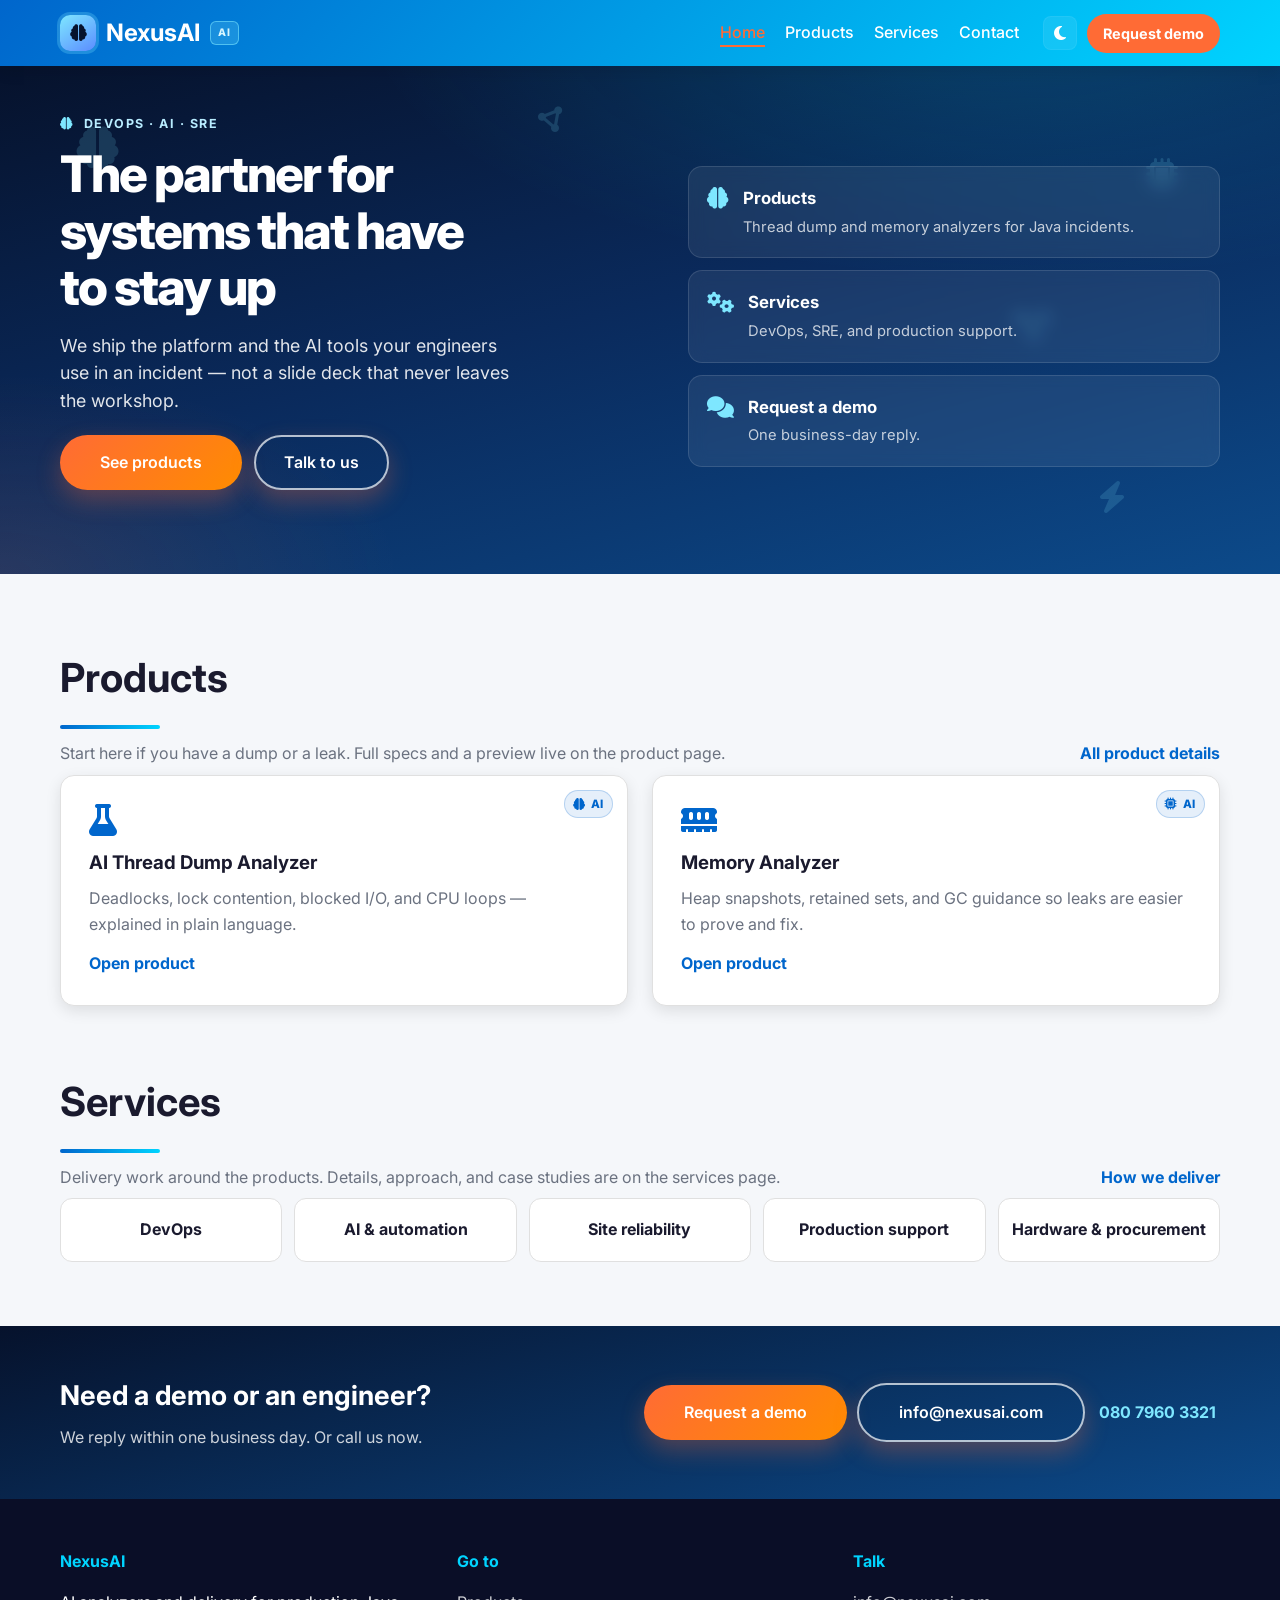
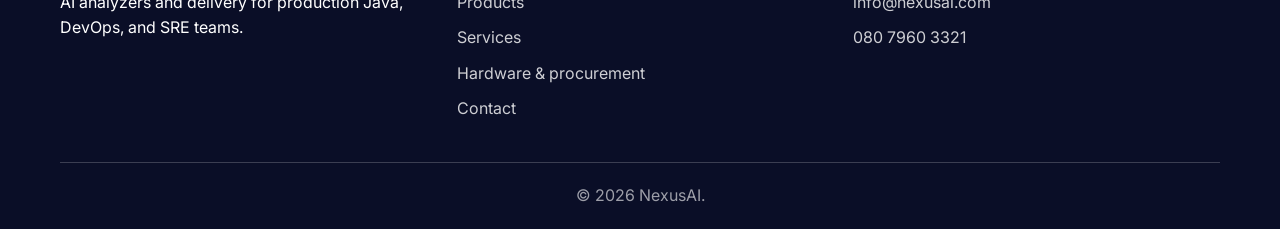
==== commit 051bd3e4: "Publish current site: mobile layout, copy updates, and visible sections. Co-authored-by: Cursor <cur" ====
--- a/index.html
+++ b/index.html
@@ -2,12 +2,12 @@
 <html lang="en">
 <head>
     <meta charset="UTF-8">
-    <meta name="viewport" content="width=device-width, initial-scale=1.0">
+    <meta name="viewport" content="width=device-width, initial-scale=1.0, viewport-fit=cover">
     <title>NexusAI — DevOps, AI &amp; SRE for production teams</title>
-    <meta name="description" content="NexusAI delivers DevOps, SRE, and AI products for production systems. Based in Bengaluru.">
+    <meta name="description" content="NexusAI delivers DevOps, SRE, and AI products for production systems.">
     <meta name="theme-color" content="#0066cc">
     <link rel="icon" href="favicon.svg" type="image/svg+xml">
-    <link rel="stylesheet" href="styles.css">
+    <link rel="stylesheet" href="styles.css?v=3">
     <link rel="preconnect" href="https://fonts.googleapis.com">
     <link rel="preconnect" href="https://fonts.gstatic.com" crossorigin>
     <link href="https://fonts.googleapis.com/css2?family=Inter:wght@400;500;600;700;800&display=swap" rel="stylesheet">
@@ -28,6 +28,7 @@
                 <li><a href="product.html" class="nav-link">Products</a></li>
                 <li><a href="services.html" class="nav-link">Services</a></li>
                 <li><a href="contact.html" class="nav-link">Contact</a></li>
+                <li class="mobile-only"><a href="contact.html" class="nav-link nav-link-cta">Request demo</a></li>
             </ul>
             <div class="nav-actions">
                 <button id="theme-toggle" class="theme-toggle" type="button" aria-label="Switch to dark theme">
@@ -53,7 +54,7 @@
         </div>
         <div class="container hero-grid">
             <div class="hero-copy">
-                <p class="eyebrow"><i class="fas fa-brain" aria-hidden="true"></i> Bengaluru · DevOps · AI · SRE</p>
+                <p class="eyebrow"><i class="fas fa-brain" aria-hidden="true"></i> DevOps · AI · SRE</p>
                 <h1>The partner for systems that have to stay up</h1>
                 <p class="description">We ship the platform and the AI tools your engineers use in an incident — not a slide deck that never leaves the workshop.</p>
                 <div class="hero-ctas">
@@ -74,14 +75,14 @@
                         <i class="fas fa-cogs" aria-hidden="true"></i>
                         <div>
                             <h3>Services</h3>
-                            <p>DevOps, SRE, hardware procurement, and production support.</p>
+                            <p>DevOps, SRE, and production support.</p>
                         </div>
                     </a>
                     <a class="offer-card" href="contact.html">
                         <i class="fas fa-comments" aria-hidden="true"></i>
                         <div>
                             <h3>Request a demo</h3>
-                            <p>One business-day reply. Bengaluru hours.</p>
+                            <p>One business-day reply.</p>
                         </div>
                     </a>
                 </div>
@@ -140,7 +141,7 @@
         <div class="container home-cta-inner">
             <div>
                 <h2 id="cta-heading">Need a demo or an engineer?</h2>
-                <p>We reply within one business day. Or call the Bengaluru office now.</p>
+                <p>We reply within one business day. Or call us now.</p>
             </div>
             <div class="home-cta-actions">
                 <a href="contact.html" class="cta-button">Request a demo</a>
@@ -156,7 +157,7 @@
             <div class="footer-content">
                 <div class="footer-section">
                     <h4>NexusAI</h4>
-                    <p>AI analyzers and delivery for production Java, DevOps, and SRE teams. Bengaluru.</p>
+                    <p>AI analyzers and delivery for production Java, DevOps, and SRE teams.</p>
                 </div>
                 <div class="footer-section">
                     <h4>Go to</h4>
@@ -176,12 +177,12 @@
                 </div>
             </div>
             <div class="footer-bottom">
-                <p>&copy; <span class="year">2026</span> NexusAI. Bengaluru.</p>
+                <p>&copy; <span class="year">2026</span> NexusAI.</p>
             </div>
         </div>
     </footer>
 
     <div class="toast" id="toast" role="status" aria-live="polite" hidden></div>
-    <script src="script.js"></script>
+    <script src="script.js?v=3"></script>
 </body>
 </html>
--- a/styles.css
+++ b/styles.css
@@ -59,6 +59,7 @@
     background: linear-gradient(135deg, var(--primary-color), var(--secondary-color));
     color: var(--text-light);
     padding: 0.85rem 0;
+    padding-top: max(0.85rem, env(safe-area-inset-top));
     position: sticky;
     top: 0;
     z-index: 1000;
@@ -181,11 +182,12 @@
 }
 
 .hamburger span {
-    width: 25px;
-    height: 3px;
+    width: 22px;
+    height: 2px;
     background: var(--text-light);
-    margin: 5px 0;
+    margin: 3px 0;
     transition: 0.3s;
+    display: block;
 }
 
 /* Hero Section */
@@ -1115,7 +1117,7 @@
 
 .projects-grid {
     display: grid;
-    grid-template-columns: repeat(auto-fit, minmax(350px, 1fr));
+    grid-template-columns: repeat(auto-fit, minmax(min(100%, 280px), 1fr));
     gap: 30px;
 }
 
@@ -1862,6 +1864,8 @@
 .hw-sla ul { list-style: none; display: flex; flex-direction: column; gap: 12px; }
 .hw-sla li { color: rgba(255,255,255,0.88); padding-left: 0; line-height: 1.45; }
 .hw-sla strong { color: #7ee7ff; }
+
+.page-intro {
     padding: 48px 20px 8px;
     background: var(--light-bg);
 }
@@ -2013,8 +2017,9 @@
     border: 0;
 }
 
-.reveal { opacity: 0; transform: translateY(16px); transition: opacity 0.5s ease, transform 0.5s ease; }
-.reveal.in-view { opacity: 1; transform: none; }
+.reveal { opacity: 1; transform: none; }
+.js .reveal { opacity: 0; transform: translateY(16px); transition: opacity 0.5s ease, transform 0.5s ease; }
+.js .reveal.in-view { opacity: 1; transform: none; }
 
 :focus-visible {
     outline: 3px solid var(--secondary-color);
@@ -2078,3 +2083,137 @@
     .reveal { opacity: 1; transform: none; }
     .ai-symbols i { animation: none; }
 }
+
+.mobile-only { display: none; }
+
+html, body { overflow-x: hidden; }
+img, svg, video { max-width: 100%; height: auto; }
+
+@media (max-width: 900px) {
+    .navbar .container {
+        position: relative;
+        gap: 8px;
+        padding-left: max(16px, env(safe-area-inset-left));
+        padding-right: max(16px, env(safe-area-inset-right));
+    }
+    .nav-menu {
+        display: none;
+        position: absolute;
+        top: calc(100% + 10px);
+        left: 0;
+        right: 0;
+        margin: 0;
+        padding: 12px;
+        flex-direction: column;
+        gap: 4px;
+        background: #0a2a5c;
+        box-shadow: 0 16px 40px rgba(0,0,0,0.28);
+        border-radius: 0 0 14px 14px;
+        z-index: 1100;
+        max-height: calc(100dvh - 72px);
+        overflow-y: auto;
+    }
+    .nav-menu.active { display: flex; }
+    .nav-link {
+        display: block;
+        padding: 14px 16px;
+        font-size: 1.05rem;
+        border-radius: 10px;
+    }
+    .nav-link.active::after { display: none; }
+    .nav-link-cta {
+        background: var(--accent-color);
+        color: #fff !important;
+        text-align: center;
+        font-weight: 800;
+        margin-top: 6px;
+    }
+    .mobile-only { display: list-item; list-style: none; }
+    .hamburger {
+        display: flex;
+        width: 44px;
+        height: 44px;
+        align-items: center;
+        justify-content: center;
+        flex-shrink: 0;
+    }
+    .hamburger.active span:nth-child(1) { transform: translateY(8px) rotate(45deg); }
+    .hamburger.active span:nth-child(2) { opacity: 0; }
+    .hamburger.active span:nth-child(3) { transform: translateY(-8px) rotate(-45deg); }
+    .nav-cta { display: none; }
+    body.nav-open { overflow: hidden; }
+}
+
+@media (max-width: 768px) {
+    .container { padding-left: max(16px, env(safe-area-inset-left)); padding-right: max(16px, env(safe-area-inset-right)); }
+    .hero {
+        padding: 24px 16px 32px;
+        padding-bottom: max(32px, env(safe-area-inset-bottom));
+    }
+    .hero-grid { grid-template-columns: 1fr; gap: 20px; }
+    .hero h1 {
+        font-size: clamp(1.65rem, 8vw, 2.1rem);
+        max-width: none;
+        line-height: 1.2;
+    }
+    .hero .description { font-size: 0.98rem; max-width: none; }
+    .hero-proof { gap: 8px; }
+    .hero-proof li { font-size: 0.8rem; }
+    .hero-ctas { flex-direction: column; align-items: stretch; margin-bottom: 20px; }
+    .hero-ctas .cta-button { width: 100%; text-align: center; border-radius: 12px; }
+    .hero-steps { grid-template-columns: 1fr 1fr; gap: 10px 8px; }
+    .hero-steps li { font-size: 0.78rem; }
+    .ai-symbols { opacity: 0.35; }
+    .offer-card { padding: 14px; }
+    .section-title { font-size: 1.55rem; }
+    .section-head { flex-direction: column; align-items: flex-start; gap: 8px; }
+    .text-link { white-space: normal; }
+    .products-teaser, .home-services, .hw-catalog, .services, .approach, .projects, .platforms, .team, .why-nexusai, .ai-features, .products-featured, .contact {
+        padding-left: 0;
+        padding-right: 0;
+    }
+    .products-teaser, .home-services { padding-top: 40px; padding-bottom: 36px; }
+    .home-product-grid, .hw-grid { grid-template-columns: 1fr; }
+    .home-service-row { grid-template-columns: 1fr; }
+    .home-service-row a { padding: 16px; text-align: left; }
+    .home-cta { padding: 32px 16px; }
+    .home-cta h2 { font-size: 1.35rem; }
+    .home-cta-inner, .home-cta-actions { flex-direction: column; align-items: stretch; }
+    .home-cta .cta-button, .home-cta .cta-button.secondary { width: 100%; text-align: center; }
+    .ghost-link { text-align: center; display: block; padding: 12px; }
+    .cta-button, .submit-btn, .run-btn, .upload-btn, .app-link {
+        min-height: 44px;
+        display: inline-flex;
+        align-items: center;
+        justify-content: center;
+    }
+    .contact-wrapper { grid-template-columns: 1fr; gap: 28px; }
+    .contact { padding: 40px 16px 48px; }
+    .form-group input, .form-group textarea, .form-group select {
+        font-size: 16px;
+        width: 100%;
+        max-width: 100%;
+    }
+    .project-metrics { grid-template-columns: 1fr; gap: 10px; }
+    .project-header { flex-direction: column; align-items: flex-start; }
+    .flagship-product { grid-template-columns: 1fr; }
+    .product-cta { flex-direction: column; }
+    .product-cta .cta-button { width: 100%; }
+    .product-flow { flex-direction: column; }
+    .flow-arrow { transform: rotate(90deg); }
+    .ai-grid { grid-template-columns: 1fr; }
+    .demo-actions { flex-direction: column; }
+    .demo-actions .run-btn, .demo-actions .upload-btn { width: 100%; text-align: center; }
+    .report-window { margin-top: 4px; }
+    .page-intro { padding: 28px 16px 4px; }
+    .page-intro h1 { font-size: 1.7rem; }
+    .footer { padding: 36px 16px 24px; padding-bottom: max(24px, env(safe-area-inset-bottom)); }
+    .footer-content { grid-template-columns: 1fr; gap: 20px; }
+}
+
+@media (max-width: 480px) {
+    .ai-chip { display: none; }
+    .hero-steps { grid-template-columns: 1fr; }
+    .home-product-card { padding: 20px; }
+    .metric-value { font-size: 1.25rem; }
+}
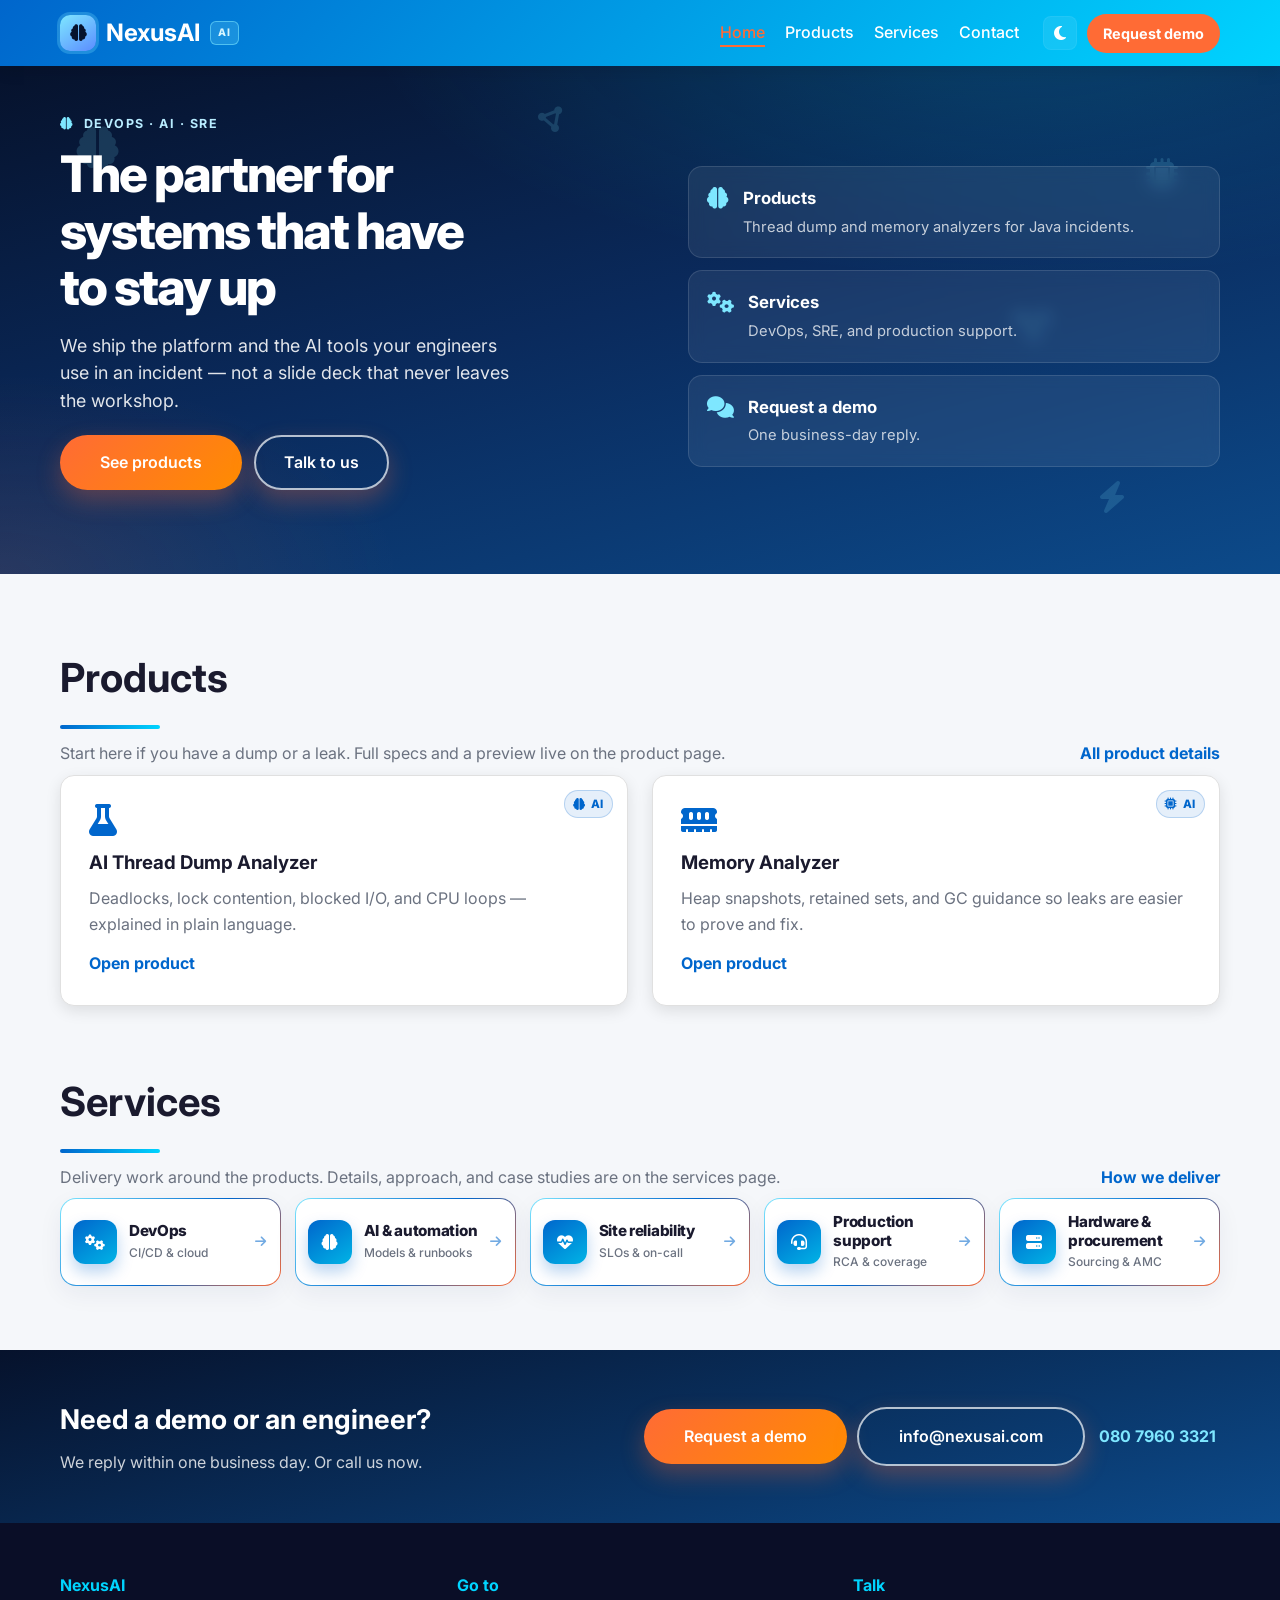
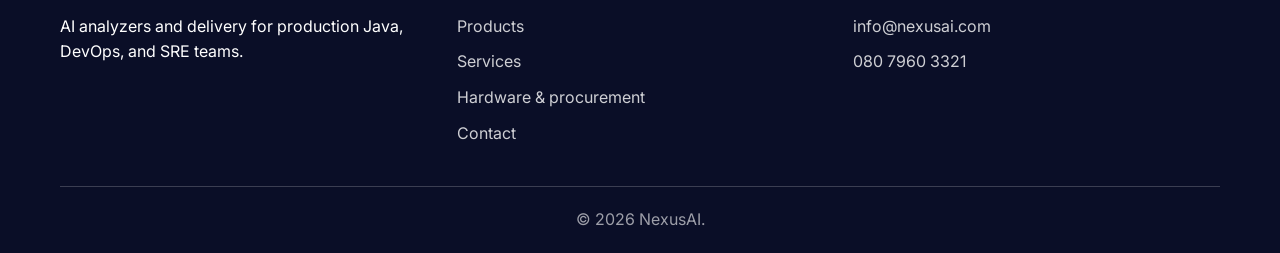
==== commit 16f98d3b: "Restyle home service buttons with icons and gradient borders. Co-authored-by: Cursor <cursoragent@cu" ====
--- a/index.html
+++ b/index.html
@@ -7,7 +7,7 @@
     <meta name="description" content="NexusAI delivers DevOps, SRE, and AI products for production systems.">
     <meta name="theme-color" content="#0066cc">
     <link rel="icon" href="favicon.svg" type="image/svg+xml">
-    <link rel="stylesheet" href="styles.css?v=3">
+    <link rel="stylesheet" href="styles.css?v=4">
     <link rel="preconnect" href="https://fonts.googleapis.com">
     <link rel="preconnect" href="https://fonts.gstatic.com" crossorigin>
     <link href="https://fonts.googleapis.com/css2?family=Inter:wght@400;500;600;700;800&display=swap" rel="stylesheet">
@@ -128,11 +128,46 @@
                 <a class="text-link" href="services.html">How we deliver</a>
             </div>
             <div class="home-service-row">
-                <a href="services.html#devops">DevOps</a>
-                <a href="services.html#ai">AI &amp; automation</a>
-                <a href="services.html#sre">Site reliability</a>
-                <a href="services.html#support">Production support</a>
-                <a href="hardware.html">Hardware &amp; procurement</a>
+                <a class="svc-btn" href="services.html#devops">
+                    <span class="svc-ico" aria-hidden="true"><i class="fas fa-cogs"></i></span>
+                    <span class="svc-copy">
+                        <strong>DevOps</strong>
+                        <em>CI/CD &amp; cloud</em>
+                    </span>
+                    <i class="fas fa-arrow-right svc-go" aria-hidden="true"></i>
+                </a>
+                <a class="svc-btn" href="services.html#ai">
+                    <span class="svc-ico" aria-hidden="true"><i class="fas fa-brain"></i></span>
+                    <span class="svc-copy">
+                        <strong>AI &amp; automation</strong>
+                        <em>Models &amp; runbooks</em>
+                    </span>
+                    <i class="fas fa-arrow-right svc-go" aria-hidden="true"></i>
+                </a>
+                <a class="svc-btn" href="services.html#sre">
+                    <span class="svc-ico" aria-hidden="true"><i class="fas fa-heartbeat"></i></span>
+                    <span class="svc-copy">
+                        <strong>Site reliability</strong>
+                        <em>SLOs &amp; on-call</em>
+                    </span>
+                    <i class="fas fa-arrow-right svc-go" aria-hidden="true"></i>
+                </a>
+                <a class="svc-btn" href="services.html#support">
+                    <span class="svc-ico" aria-hidden="true"><i class="fas fa-headset"></i></span>
+                    <span class="svc-copy">
+                        <strong>Production support</strong>
+                        <em>RCA &amp; coverage</em>
+                    </span>
+                    <i class="fas fa-arrow-right svc-go" aria-hidden="true"></i>
+                </a>
+                <a class="svc-btn" href="hardware.html">
+                    <span class="svc-ico" aria-hidden="true"><i class="fas fa-server"></i></span>
+                    <span class="svc-copy">
+                        <strong>Hardware &amp; procurement</strong>
+                        <em>Sourcing &amp; AMC</em>
+                    </span>
+                    <i class="fas fa-arrow-right svc-go" aria-hidden="true"></i>
+                </a>
             </div>
         </div>
     </section>
--- a/styles.css
+++ b/styles.css
@@ -1791,23 +1791,74 @@
 .home-services { padding: 24px 20px 64px; }
 .home-service-row {
     display: grid;
-    grid-template-columns: repeat(auto-fit, minmax(160px, 1fr));
+    grid-template-columns: repeat(auto-fit, minmax(210px, 1fr));
+    gap: 14px;
+}
+.svc-btn {
+    display: flex;
+    align-items: center;
     gap: 12px;
-}
-.home-service-row a {
-    display: block;
-    text-align: center;
-    padding: 18px 12px;
-    background: var(--surface);
-    border: 1px solid var(--border-color);
-    border-radius: 12px;
+    padding: 14px 14px 14px 12px;
     text-decoration: none;
     color: var(--text-dark);
-    font-weight: 700;
-}
-.home-service-row a:hover {
-    border-color: var(--primary-color);
+    border-radius: 16px;
+    background:
+        linear-gradient(var(--surface), var(--surface)) padding-box,
+        linear-gradient(135deg, #7ee7ff, #0066cc 55%, #ff6b35) border-box;
+    border: 1.5px solid transparent;
+    box-shadow: 0 8px 24px rgba(15, 34, 78, 0.06);
+    transition: transform 180ms ease, box-shadow 180ms ease, border-color 180ms ease;
+    min-height: 72px;
+}
+.svc-btn:hover {
+    transform: translateY(-4px);
+    box-shadow: 0 16px 36px rgba(0, 102, 204, 0.16);
+    color: var(--text-dark);
+}
+.svc-ico {
+    width: 44px;
+    height: 44px;
+    flex-shrink: 0;
+    border-radius: 12px;
+    display: inline-flex;
+    align-items: center;
+    justify-content: center;
+    background: linear-gradient(145deg, #0066cc, #00b4e6);
+    color: #fff;
+    font-size: 1rem;
+    box-shadow: 0 8px 16px rgba(0, 102, 204, 0.28);
+}
+.svc-copy {
+    display: flex;
+    flex-direction: column;
+    gap: 2px;
+    min-width: 0;
+    flex: 1;
+}
+.svc-copy strong {
+    font-size: 0.95rem;
+    font-weight: 800;
+    letter-spacing: -0.02em;
+    line-height: 1.2;
+}
+.svc-copy em {
+    font-style: normal;
+    font-size: 0.75rem;
+    font-weight: 500;
+    color: var(--muted);
+}
+.svc-go {
     color: var(--primary-color);
+    font-size: 0.8rem;
+    opacity: 0.55;
+    transition: transform 180ms ease, opacity 180ms ease;
+}
+.svc-btn:hover .svc-go {
+    opacity: 1;
+    transform: translateX(3px);
+}
+body.dark .svc-btn {
+    box-shadow: 0 8px 24px rgba(0,0,0,0.35);
 }
 
 .home-cta {
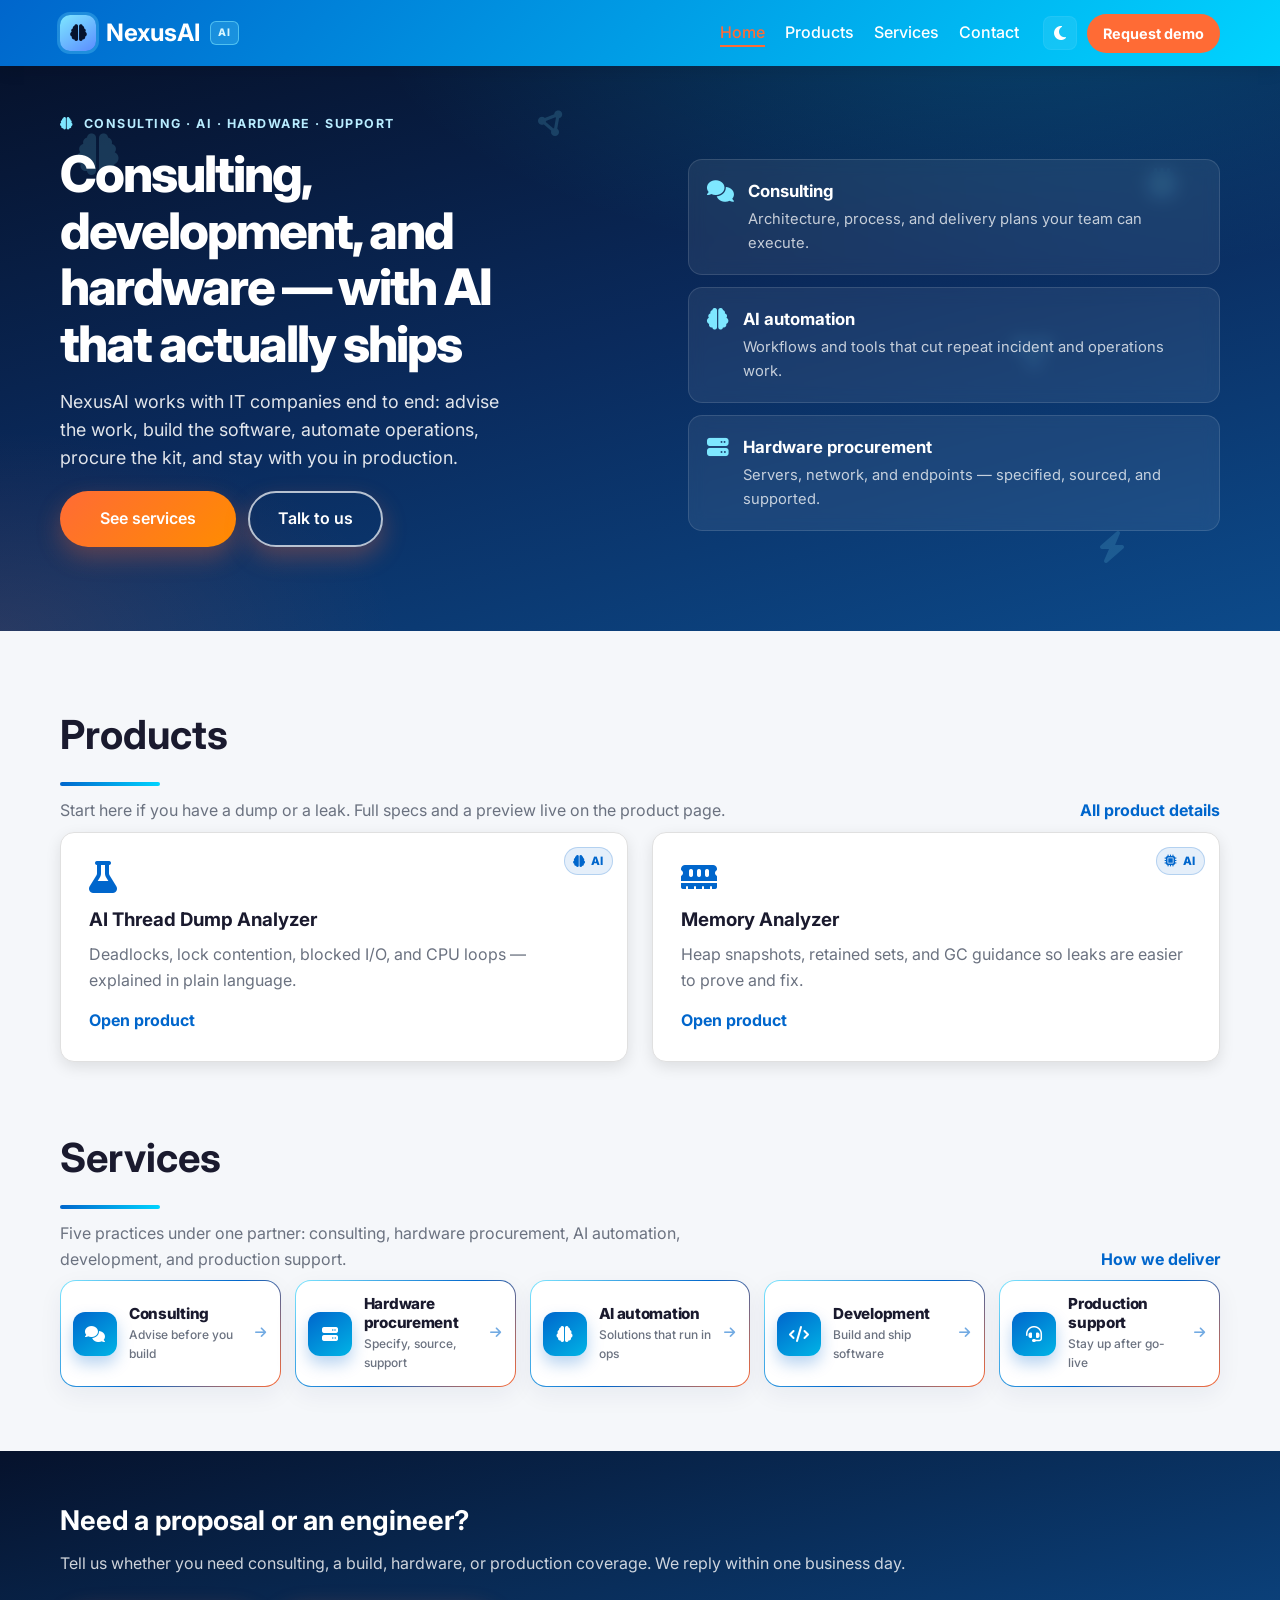
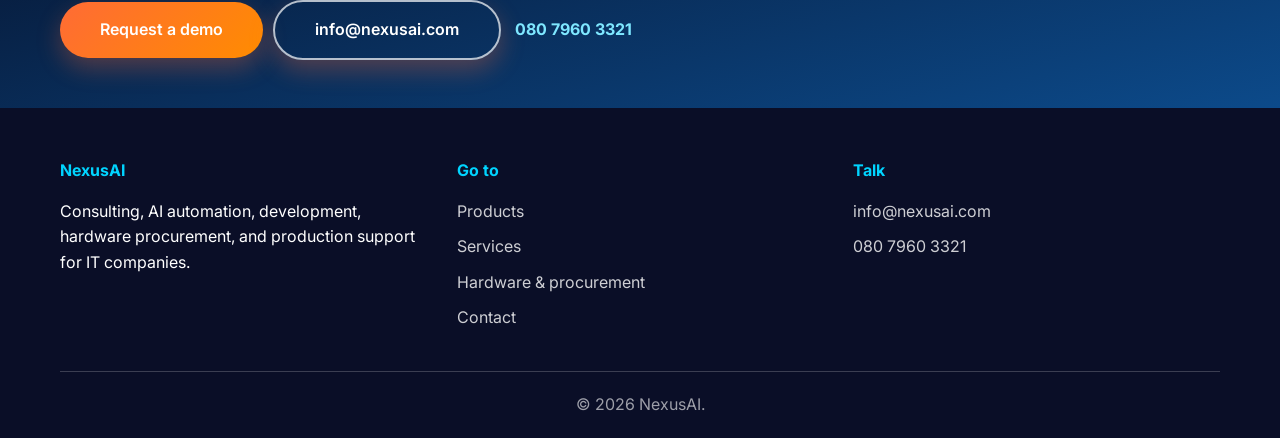
==== commit 6a7b6fbb: "Rewrite copy around consulting, hardware, AI automation, development, and support. Co-authored-by: C" ====
--- a/index.html
+++ b/index.html
@@ -3,11 +3,11 @@
 <head>
     <meta charset="UTF-8">
     <meta name="viewport" content="width=device-width, initial-scale=1.0, viewport-fit=cover">
-    <title>NexusAI — DevOps, AI &amp; SRE for production teams</title>
-    <meta name="description" content="NexusAI delivers DevOps, SRE, and AI products for production systems.">
+    <title>NexusAI — Consulting, AI automation, development &amp; hardware</title>
+    <meta name="description" content="NexusAI is a consulting partner for IT companies: hardware procurement, AI automation, software development, and production support.">
     <meta name="theme-color" content="#0066cc">
     <link rel="icon" href="favicon.svg" type="image/svg+xml">
-    <link rel="stylesheet" href="styles.css?v=4">
+    <link rel="stylesheet" href="styles.css?v=5">
     <link rel="preconnect" href="https://fonts.googleapis.com">
     <link rel="preconnect" href="https://fonts.gstatic.com" crossorigin>
     <link href="https://fonts.googleapis.com/css2?family=Inter:wght@400;500;600;700;800&display=swap" rel="stylesheet">
@@ -54,35 +54,35 @@
         </div>
         <div class="container hero-grid">
             <div class="hero-copy">
-                <p class="eyebrow"><i class="fas fa-brain" aria-hidden="true"></i> DevOps · AI · SRE</p>
-                <h1>The partner for systems that have to stay up</h1>
-                <p class="description">We ship the platform and the AI tools your engineers use in an incident — not a slide deck that never leaves the workshop.</p>
+                <p class="eyebrow"><i class="fas fa-brain" aria-hidden="true"></i> Consulting · AI · Hardware · Support</p>
+                <h1>Consulting, development, and hardware — with AI that actually ships</h1>
+                <p class="description">NexusAI works with IT companies end to end: advise the work, build the software, automate operations, procure the kit, and stay with you in production.</p>
                 <div class="hero-ctas">
-                    <a href="product.html" class="cta-button">See products</a>
+                    <a href="services.html" class="cta-button">See services</a>
                     <a href="contact.html" class="cta-button secondary">Talk to us</a>
                 </div>
             </div>
             <aside class="hero-panel" aria-label="Choose a path">
                 <div class="home-offer">
-                    <a class="offer-card" href="product.html">
+                    <a class="offer-card" href="services.html#consulting">
+                        <i class="fas fa-comments" aria-hidden="true"></i>
+                        <div>
+                            <h3>Consulting</h3>
+                            <p>Architecture, process, and delivery plans your team can execute.</p>
+                        </div>
+                    </a>
+                    <a class="offer-card" href="services.html#ai">
                         <i class="fas fa-brain" aria-hidden="true"></i>
                         <div>
-                            <h3>Products</h3>
-                            <p>Thread dump and memory analyzers for Java incidents.</p>
+                            <h3>AI automation</h3>
+                            <p>Workflows and tools that cut repeat incident and operations work.</p>
                         </div>
                     </a>
-                    <a class="offer-card" href="services.html">
-                        <i class="fas fa-cogs" aria-hidden="true"></i>
+                    <a class="offer-card" href="hardware.html">
+                        <i class="fas fa-server" aria-hidden="true"></i>
                         <div>
-                            <h3>Services</h3>
-                            <p>DevOps, SRE, and production support.</p>
-                        </div>
-                    </a>
-                    <a class="offer-card" href="contact.html">
-                        <i class="fas fa-comments" aria-hidden="true"></i>
-                        <div>
-                            <h3>Request a demo</h3>
-                            <p>One business-day reply.</p>
+                            <h3>Hardware procurement</h3>
+                            <p>Servers, network, and endpoints — specified, sourced, and supported.</p>
                         </div>
                     </a>
                 </div>
@@ -123,32 +123,40 @@
             <div class="section-head">
                 <div>
                     <h2 class="section-title">Services</h2>
-                    <p class="lead">Delivery work around the products. Details, approach, and case studies are on the services page.</p>
+                    <p class="lead">Five practices under one partner: consulting, hardware procurement, AI automation, development, and production support.</p>
                 </div>
                 <a class="text-link" href="services.html">How we deliver</a>
             </div>
             <div class="home-service-row">
-                <a class="svc-btn" href="services.html#devops">
-                    <span class="svc-ico" aria-hidden="true"><i class="fas fa-cogs"></i></span>
-                    <span class="svc-copy">
-                        <strong>DevOps</strong>
-                        <em>CI/CD &amp; cloud</em>
+                <a class="svc-btn" href="services.html#consulting">
+                    <span class="svc-ico" aria-hidden="true"><i class="fas fa-comments"></i></span>
+                    <span class="svc-copy">
+                        <strong>Consulting</strong>
+                        <em>Advise before you build</em>
+                    </span>
+                    <i class="fas fa-arrow-right svc-go" aria-hidden="true"></i>
+                </a>
+                <a class="svc-btn" href="hardware.html">
+                    <span class="svc-ico" aria-hidden="true"><i class="fas fa-server"></i></span>
+                    <span class="svc-copy">
+                        <strong>Hardware procurement</strong>
+                        <em>Specify, source, support</em>
                     </span>
                     <i class="fas fa-arrow-right svc-go" aria-hidden="true"></i>
                 </a>
                 <a class="svc-btn" href="services.html#ai">
                     <span class="svc-ico" aria-hidden="true"><i class="fas fa-brain"></i></span>
                     <span class="svc-copy">
-                        <strong>AI &amp; automation</strong>
-                        <em>Models &amp; runbooks</em>
-                    </span>
-                    <i class="fas fa-arrow-right svc-go" aria-hidden="true"></i>
-                </a>
-                <a class="svc-btn" href="services.html#sre">
-                    <span class="svc-ico" aria-hidden="true"><i class="fas fa-heartbeat"></i></span>
-                    <span class="svc-copy">
-                        <strong>Site reliability</strong>
-                        <em>SLOs &amp; on-call</em>
+                        <strong>AI automation</strong>
+                        <em>Solutions that run in ops</em>
+                    </span>
+                    <i class="fas fa-arrow-right svc-go" aria-hidden="true"></i>
+                </a>
+                <a class="svc-btn" href="services.html#development">
+                    <span class="svc-ico" aria-hidden="true"><i class="fas fa-code"></i></span>
+                    <span class="svc-copy">
+                        <strong>Development</strong>
+                        <em>Build and ship software</em>
                     </span>
                     <i class="fas fa-arrow-right svc-go" aria-hidden="true"></i>
                 </a>
@@ -156,15 +164,7 @@
                     <span class="svc-ico" aria-hidden="true"><i class="fas fa-headset"></i></span>
                     <span class="svc-copy">
                         <strong>Production support</strong>
-                        <em>RCA &amp; coverage</em>
-                    </span>
-                    <i class="fas fa-arrow-right svc-go" aria-hidden="true"></i>
-                </a>
-                <a class="svc-btn" href="hardware.html">
-                    <span class="svc-ico" aria-hidden="true"><i class="fas fa-server"></i></span>
-                    <span class="svc-copy">
-                        <strong>Hardware &amp; procurement</strong>
-                        <em>Sourcing &amp; AMC</em>
+                        <em>Stay up after go-live</em>
                     </span>
                     <i class="fas fa-arrow-right svc-go" aria-hidden="true"></i>
                 </a>
@@ -175,8 +175,8 @@
     <section class="home-cta" aria-labelledby="cta-heading">
         <div class="container home-cta-inner">
             <div>
-                <h2 id="cta-heading">Need a demo or an engineer?</h2>
-                <p>We reply within one business day. Or call us now.</p>
+                <h2 id="cta-heading">Need a proposal or an engineer?</h2>
+                <p>Tell us whether you need consulting, a build, hardware, or production coverage. We reply within one business day.</p>
             </div>
             <div class="home-cta-actions">
                 <a href="contact.html" class="cta-button">Request a demo</a>
@@ -192,7 +192,7 @@
             <div class="footer-content">
                 <div class="footer-section">
                     <h4>NexusAI</h4>
-                    <p>AI analyzers and delivery for production Java, DevOps, and SRE teams.</p>
+                    <p>Consulting, AI automation, development, hardware procurement, and production support for IT companies.</p>
                 </div>
                 <div class="footer-section">
                     <h4>Go to</h4>
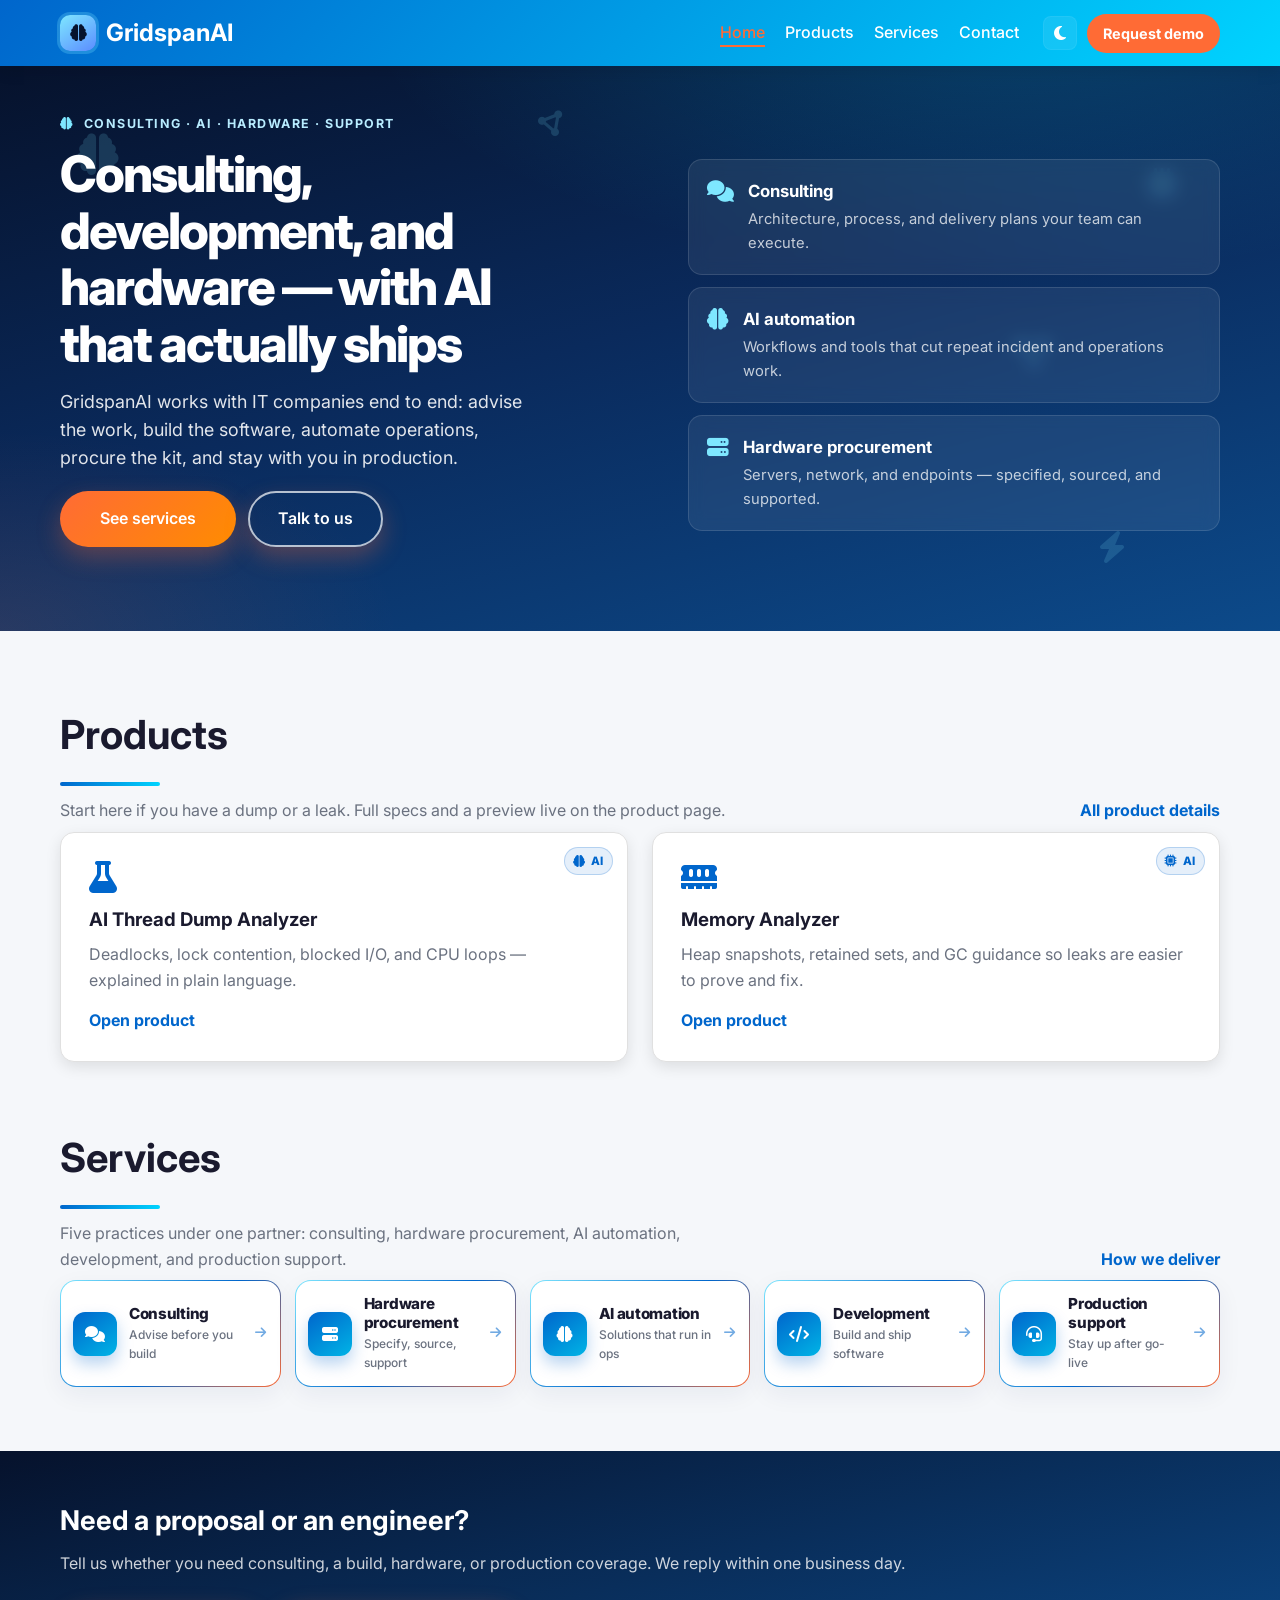
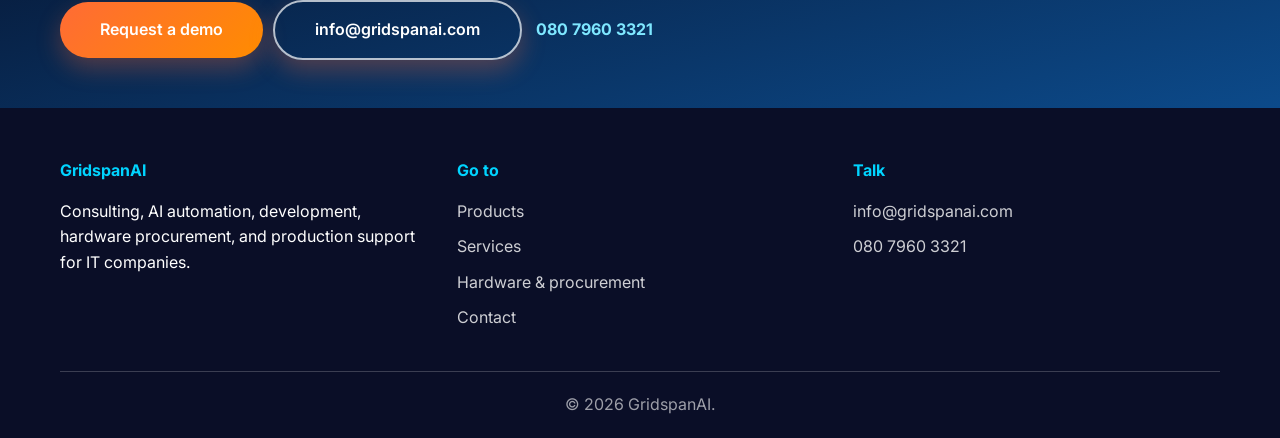
==== commit dbde893e: "Rebrand the site from NexusAI to GridspanAI. Co-authored-by: Cursor <cursoragent@cursor.com>" ====
--- a/index.html
+++ b/index.html
@@ -3,11 +3,11 @@
 <head>
     <meta charset="UTF-8">
     <meta name="viewport" content="width=device-width, initial-scale=1.0, viewport-fit=cover">
-    <title>NexusAI — Consulting, AI automation, development &amp; hardware</title>
-    <meta name="description" content="NexusAI is a consulting partner for IT companies: hardware procurement, AI automation, software development, and production support.">
+    <title>GridspanAI — Consulting, AI automation, development &amp; hardware</title>
+    <meta name="description" content="GridspanAI is a consulting partner for IT companies: hardware procurement, AI automation, software development, and production support.">
     <meta name="theme-color" content="#0066cc">
     <link rel="icon" href="favicon.svg" type="image/svg+xml">
-    <link rel="stylesheet" href="styles.css?v=5">
+    <link rel="stylesheet" href="styles.css?v=7">
     <link rel="preconnect" href="https://fonts.googleapis.com">
     <link rel="preconnect" href="https://fonts.gstatic.com" crossorigin>
     <link href="https://fonts.googleapis.com/css2?family=Inter:wght@400;500;600;700;800&display=swap" rel="stylesheet">
@@ -20,8 +20,7 @@
         <div class="container">
             <a class="nav-brand" href="index.html">
                 <span class="brand-mark" aria-hidden="true"><i class="fas fa-brain"></i></span>
-                <span>NexusAI</span>
-                <span class="ai-chip">AI</span>
+                <span>GridspanAI</span>
             </a>
             <ul class="nav-menu" id="nav-menu">
                 <li><a href="index.html" class="nav-link active">Home</a></li>
@@ -56,7 +55,7 @@
             <div class="hero-copy">
                 <p class="eyebrow"><i class="fas fa-brain" aria-hidden="true"></i> Consulting · AI · Hardware · Support</p>
                 <h1>Consulting, development, and hardware — with AI that actually ships</h1>
-                <p class="description">NexusAI works with IT companies end to end: advise the work, build the software, automate operations, procure the kit, and stay with you in production.</p>
+                <p class="description">GridspanAI works with IT companies end to end: advise the work, build the software, automate operations, procure the kit, and stay with you in production.</p>
                 <div class="hero-ctas">
                     <a href="services.html" class="cta-button">See services</a>
                     <a href="contact.html" class="cta-button secondary">Talk to us</a>
@@ -180,7 +179,7 @@
             </div>
             <div class="home-cta-actions">
                 <a href="contact.html" class="cta-button">Request a demo</a>
-                <a href="mailto:info@nexusai.com" class="cta-button secondary">info@nexusai.com</a>
+                <a href="mailto:info@gridspanai.com" class="cta-button secondary">info@gridspanai.com</a>
                 <a href="tel:+918079603321" class="ghost-link">080 7960 3321</a>
             </div>
         </div>
@@ -191,7 +190,7 @@
         <div class="container">
             <div class="footer-content">
                 <div class="footer-section">
-                    <h4>NexusAI</h4>
+                    <h4>GridspanAI</h4>
                     <p>Consulting, AI automation, development, hardware procurement, and production support for IT companies.</p>
                 </div>
                 <div class="footer-section">
@@ -206,18 +205,18 @@
                 <div class="footer-section">
                     <h4>Talk</h4>
                     <ul>
-                        <li><a href="mailto:info@nexusai.com">info@nexusai.com</a></li>
+                        <li><a href="mailto:info@gridspanai.com">info@gridspanai.com</a></li>
                         <li><a href="tel:+918079603321">080 7960 3321</a></li>
                     </ul>
                 </div>
             </div>
             <div class="footer-bottom">
-                <p>&copy; <span class="year">2026</span> NexusAI.</p>
+                <p>&copy; <span class="year">2026</span> GridspanAI.</p>
             </div>
         </div>
     </footer>
 
     <div class="toast" id="toast" role="status" aria-live="polite" hidden></div>
-    <script src="script.js?v=3"></script>
+    <script src="script.js?v=7"></script>
 </body>
 </html>
--- a/styles.css
+++ b/styles.css
@@ -2035,6 +2035,40 @@
     padding: 10px 12px;
     border-radius: 8px;
 }
+.form-success {
+    background: rgba(16, 185, 129, 0.22);
+    border: 1px solid #34d399;
+    color: #fff;
+    padding: 10px 12px;
+    border-radius: 8px;
+}
+.send-row {
+    display: flex;
+    gap: 10px;
+    flex-wrap: wrap;
+}
+.send-row .submit-btn,
+.send-row .wa-btn {
+    flex: 1;
+    min-width: 160px;
+    min-height: 48px;
+    text-align: center;
+}
+.submit-btn:disabled { opacity: 0.7; cursor: wait; }
+.wa-btn {
+    display: inline-flex;
+    align-items: center;
+    justify-content: center;
+    gap: 8px;
+    background: #25d366;
+    color: #fff;
+    font-weight: 700;
+    text-decoration: none;
+    border-radius: 5px;
+    padding: 15px 20px;
+    box-shadow: 0 8px 20px rgba(37, 211, 102, 0.28);
+}
+.wa-btn:hover { color: #fff; filter: brightness(1.05); }
 
 .demo-actions { display: flex; gap: 12px; flex-wrap: wrap; margin-bottom: 6px; }
 .file-status { margin-top: 10px; font-size: 0.9rem; color: var(--muted); }
@@ -2231,6 +2265,7 @@
     .home-cta h2 { font-size: 1.35rem; }
     .home-cta-inner, .home-cta-actions { flex-direction: column; align-items: stretch; }
     .home-cta .cta-button, .home-cta .cta-button.secondary { width: 100%; text-align: center; }
+    .send-row { flex-direction: column; }
     .ghost-link { text-align: center; display: block; padding: 12px; }
     .cta-button, .submit-btn, .run-btn, .upload-btn, .app-link {
         min-height: 44px;
